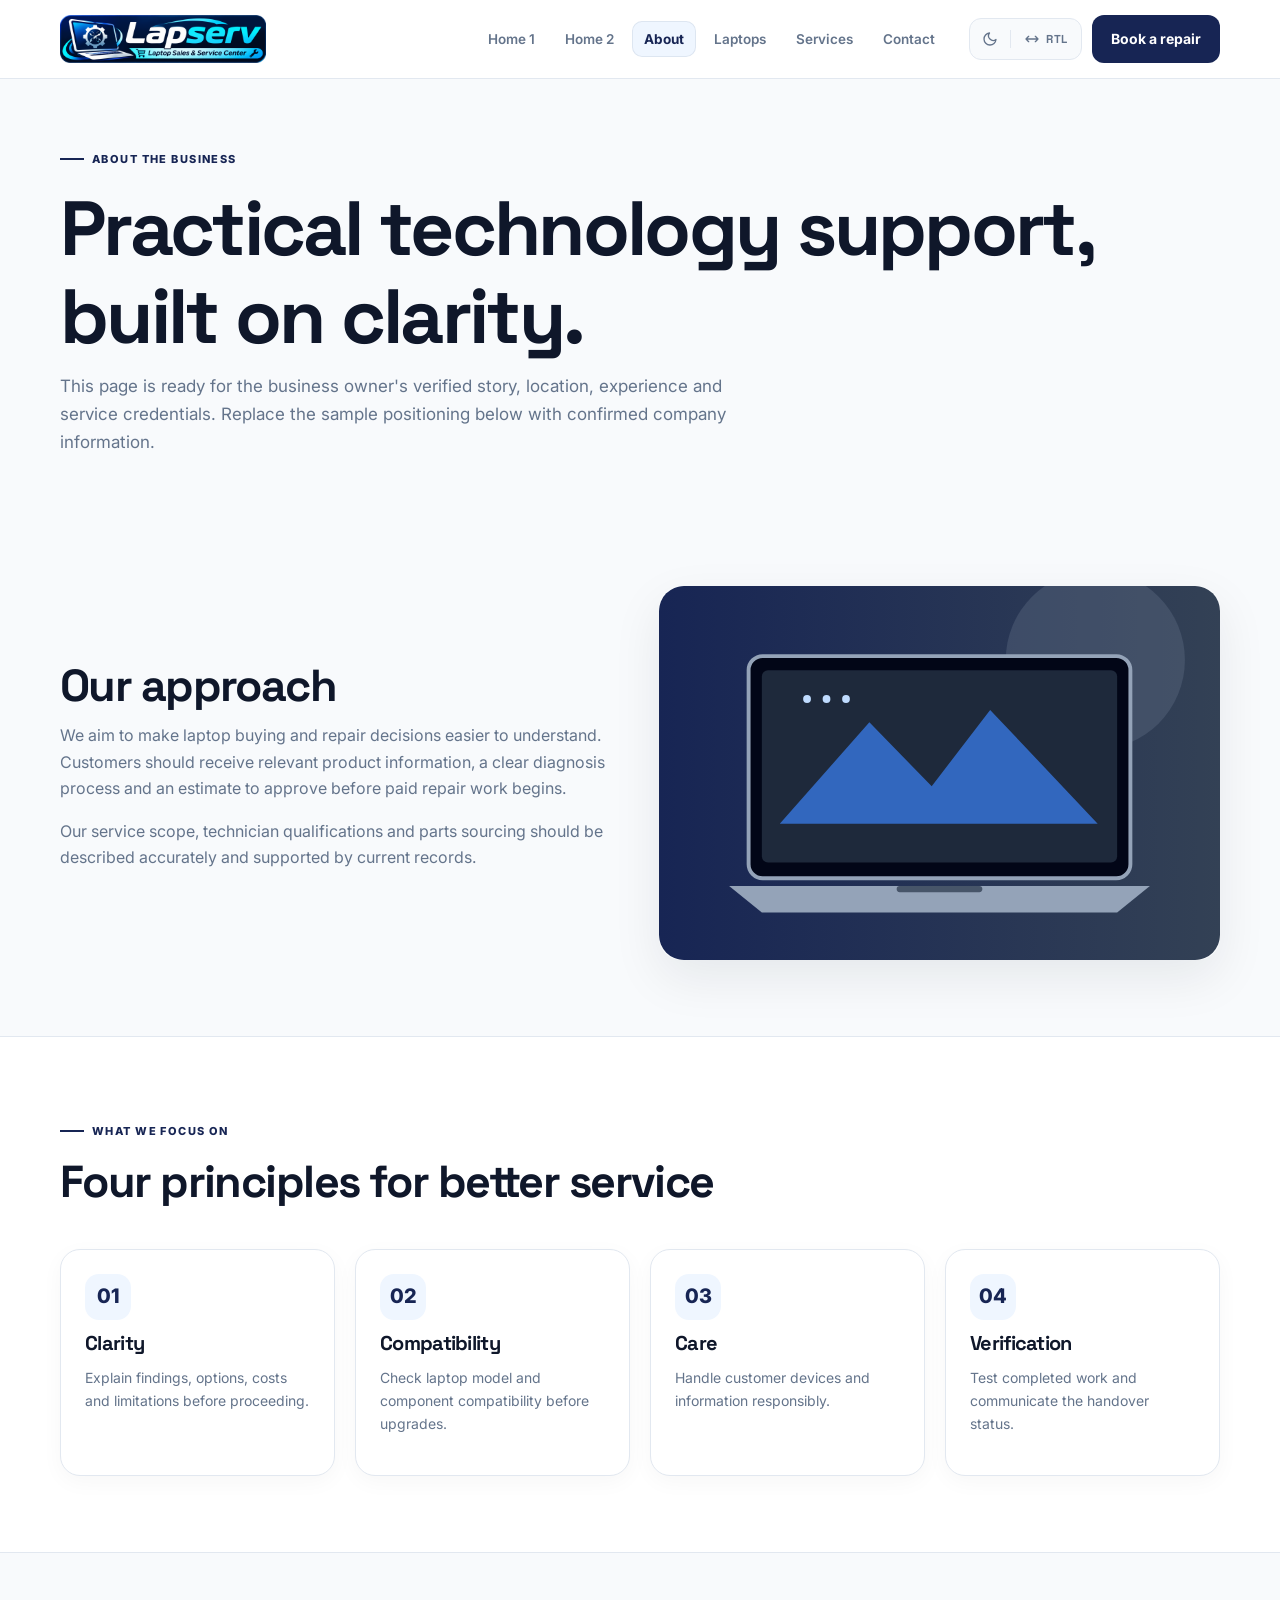
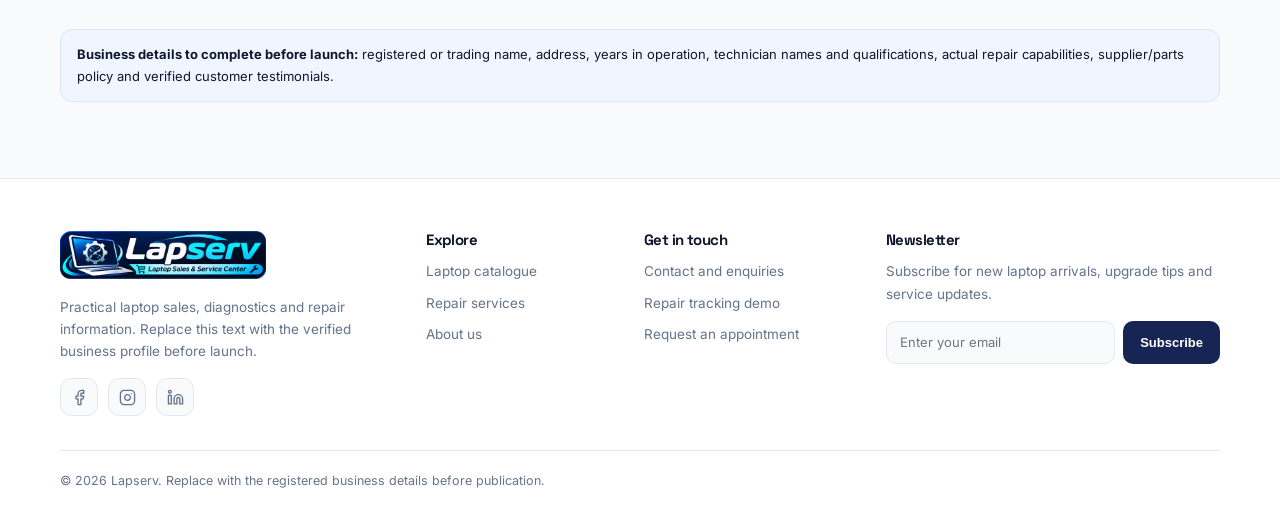
==== about.html @ c87dc72c "firstcommit" ====
<!doctype html>
<html lang="en" dir="ltr" data-theme="light"><head><meta charset="utf-8"><meta name="viewport" content="width=device-width,initial-scale=1">
<title>About Us | Lapserv</title><meta name="description" content="Learn about Lapserv, its laptop sales and repair expertise, and service approach.">
<link rel="icon" href="assets/images/favicon.png" type="image/png"><link rel="shortcut icon" href="favicon.ico" type="image/x-icon"><link rel="apple-touch-icon" href="assets/images/favicon.png"><link rel="stylesheet" href="assets/css/style.css"></head><body>

<header class="site-header"><div class="container nav">
<a class="brand" href="index.html" aria-label="Lapserv Home"><img src="assets/images/logo.png" alt="Lapserv"></a>
<button class="menu-btn" aria-label="Open navigation">☰</button>
<nav class="nav-links" aria-label="Main navigation">
<a href="index.html">Home 1</a><a href="home-2.html">Home 2</a><a class="active" aria-current="page" href="about.html">About</a><a href="laptops.html">Laptops</a><a href="services.html">Services</a><a href="contact.html">Contact</a>
</nav>
<div class="nav-actions"><div class="nav-toggles" role="group" aria-label="Display preferences"><button class="icon-btn" type="button" data-theme-toggle aria-label="Toggle light and dark mode"><svg viewBox="0 0 24 24" aria-hidden="true"><path d="M21 12.79A9 9 0 1 1 11.21 3 7 7 0 0 0 21 12.79z"/></svg></button><span class="toggle-divider" aria-hidden="true"></span><button class="icon-btn" type="button" data-dir-toggle aria-label="Toggle text direction"><svg viewBox="0 0 24 24" aria-hidden="true"><path d="M7 16l-4-4 4-4M17 8l4 4-4 4M3 12h18"/></svg><span data-dir-label>RTL</span></button></div><a class="btn btn-primary" href="contact.html">Book a repair</a></div>
</div></header>

<main>
<section class="page-hero"><div class="container"><span class="eyebrow">About the business</span><h1>Practical technology support, built on clarity.</h1><p>This page is ready for the business owner's verified story, location, experience and service credentials. Replace the sample positioning below with confirmed company information.</p></div></section>
<section class="section"><div class="container split"><div><h2>Our approach</h2><p>We aim to make laptop buying and repair decisions easier to understand. Customers should receive relevant product information, a clear diagnosis process and an estimate to approve before paid repair work begins.</p><p>Our service scope, technician qualifications and parts sourcing should be described accurately and supported by current records.</p></div><img src="assets/images/workstation-art.svg" alt="Modern computer workstation"></div></section>
<section class="section alt"><div class="container"><div class="section-head"><div><span class="eyebrow">What we focus on</span><h2>Four principles for better service</h2></div></div><div class="grid grid-4"><div class="card"><div class="card-icon">01</div><h3>Clarity</h3><p>Explain findings, options, costs and limitations before proceeding.</p></div><div class="card"><div class="card-icon">02</div><h3>Compatibility</h3><p>Check laptop model and component compatibility before upgrades.</p></div><div class="card"><div class="card-icon">03</div><h3>Care</h3><p>Handle customer devices and information responsibly.</p></div><div class="card"><div class="card-icon">04</div><h3>Verification</h3><p>Test completed work and communicate the handover status.</p></div></div></div></section>
<section class="section"><div class="container"><div class="notice"><strong>Business details to complete before launch:</strong> registered or trading name, address, years in operation, technician names and qualifications, actual repair capabilities, supplier/parts policy and verified customer testimonials.</div></div></section>
</main>

<footer class="footer"><div class="container">
<div class="footer-grid">
<div><a class="brand" href="index.html" aria-label="Lapserv Home"><img src="assets/images/logo.png" alt="Lapserv"></a><p>Practical laptop sales, diagnostics and repair information. Replace this text with the verified business profile before launch.</p><div class="social-links" aria-label="Social media"><a class="social-btn" href="#facebook" aria-label="Lapserv on Facebook"><svg viewBox="0 0 24 24" aria-hidden="true"><path d="M18 2h-3a5 5 0 0 0-5 5v3H7v4h3v8h4v-8h3l1-4h-4V7a1 1 0 0 1 1-1h3z"/></svg></a><a class="social-btn" href="#instagram" aria-label="Lapserv on Instagram"><svg viewBox="0 0 24 24" aria-hidden="true"><rect x="2" y="2" width="20" height="20" rx="5" ry="5"/><path d="M16 11.37A4 4 0 1 1 12.63 8 4 4 0 0 1 16 11.37z"/><line x1="17.5" y1="6.5" x2="17.51" y2="6.5"/></svg></a><a class="social-btn" href="#linkedin" aria-label="Lapserv on LinkedIn"><svg viewBox="0 0 24 24" aria-hidden="true"><path d="M16 8a6 6 0 0 1 6 6v7h-4v-7a2 2 0 0 0-2-2 2 2 0 0 0-2 2v7h-4v-7a6 6 0 0 1 6-6z"/><rect x="2" y="9" width="4" height="12"/><circle cx="4" cy="4" r="2"/></svg></a></div></div>
<div><h3>Explore</h3><div class="footer-links"><a href="laptops.html">Laptop catalogue</a><a href="services.html">Repair services</a><a href="about.html">About us</a></div></div>
<div><h3>Get in touch</h3><div class="footer-links"><a href="contact.html">Contact and enquiries</a><a href="services.html#tracking">Repair tracking demo</a><a href="contact.html#booking">Request an appointment</a></div></div>
<div><h3>Newsletter</h3><p>Subscribe for new laptop arrivals, upgrade tips and service updates.</p><form class="newsletter-form" data-newsletter-form><input class="field" type="email" name="email" required placeholder="Enter your email" aria-label="Email address"><button class="btn btn-primary" type="submit">Subscribe</button></form><div class="newsletter-msg hidden" aria-live="polite"></div></div>
</div><div class="copyright">© <span data-year></span> Lapserv. Replace with the registered business details before publication.</div>
</div></footer>
<script src="assets/js/main.js"></script>

</body></html>
---- assets/css/style.css ----
@import url('https://fonts.googleapis.com/css2?family=Inter:wght@400;500;600;700&family=Space+Grotesk:wght@500;600;700&display=swap');
:root{--primary:#172554;--primary-hover:#1e40af;--secondary:#64748b;--bg:#f8fafc;--surface:#ffffff;--text:#0f172a;--muted:#64748b;--border:#e2e8f0;--soft:#eff6ff;--shadow:0 18px 50px rgba(15,23,42,.08);--radius:20px}
[data-theme="dark"]{--primary:#2563eb;--primary-hover:#3b82f6;--bg:#0b0f17;--surface:#111827;--text:#f1f5f9;--muted:#94a3b8;--border:#1f2937;--soft:#1e293b;--shadow:0 18px 50px rgba(0,0,0,.35)}
*{box-sizing:border-box}
html{scroll-behavior:smooth}
body{margin:0;background:var(--bg);color:var(--text);font-family:Inter,Arial,sans-serif;line-height:1.65;transition:background-color .2s ease,color .2s ease}
h1,h2,h3,h4{font-family:"Space Grotesk",Inter,sans-serif;line-height:1.15;letter-spacing:-.035em;margin:0 0 .7rem}
h1{font-size:clamp(2.5rem,6vw,4.8rem)}
h2{font-size:clamp(1.8rem,4vw,2.8rem)}
h3{font-size:1.25rem}
p{color:var(--muted);margin:.4rem 0 1rem}
a{color:inherit;text-decoration:none}
img{max-width:100%;display:block}
.container{width:min(1160px,calc(100% - 40px));margin:auto}

/* Header & Navigation */
.site-header{position:sticky;top:0;z-index:20;background:color-mix(in srgb,var(--surface) 94%,transparent);backdrop-filter:blur(16px);border-bottom:1px solid var(--border);transition:background-color .2s ease,border-color .2s ease}
.nav{min-height:78px;display:flex;align-items:center;gap:22px}
.brand{display:inline-flex;align-items:center;flex-shrink:0}
.brand img{width:206px;height:48px;object-fit:contain;display:block}
.nav-links{display:flex;align-items:center;gap:6px;margin-inline-start:auto}
.nav-links a{font-size:13.5px;font-weight:600;color:var(--muted);padding:7px 12px;border-radius:10px;position:relative;transition:all .18s ease}
.nav-links a:hover{color:var(--primary);background:var(--bg)}
.nav-links a.active{color:var(--primary);background:var(--soft);font-weight:700;box-shadow:inset 0 0 0 1px rgba(23,37,84,.08)}
[data-theme="dark"] .nav-links a:hover{color:#e2e8f0;background:rgba(255,255,255,.05)}
[data-theme="dark"] .nav-links a.active{color:#93c5fd;background:rgba(37,99,235,.2);box-shadow:inset 0 0 0 1px rgba(147,197,253,.22)}
.nav-actions{display:flex;gap:10px;align-items:center;flex-shrink:0}

/* Theme & RTL Header Controls */
.nav-toggles{display:inline-flex;align-items:center;gap:3px;padding:3px;border-radius:12px;background:var(--bg);border:1px solid var(--border)}
.toggle-divider{width:1px;height:18px;background:var(--border);flex-shrink:0}
.icon-btn{border:none;background:transparent;color:var(--muted);height:34px;padding:0 10px;border-radius:9px;cursor:pointer;display:inline-flex;align-items:center;justify-content:center;gap:6px;font-family:"Space Grotesk",Inter,sans-serif;font-size:11.5px;font-weight:700;letter-spacing:.05em;transition:all .18s ease;direction:ltr}
.icon-btn[data-theme-toggle]{width:34px;padding:0}
.icon-btn svg{width:16px;height:16px;fill:none;stroke:currentColor;stroke-width:2;stroke-linecap:round;stroke-linejoin:round;flex-shrink:0}
.icon-btn:hover{background:var(--surface);color:var(--primary);box-shadow:0 2px 6px rgba(15,23,42,.08)}
[data-theme="dark"] .icon-btn:hover{color:#93c5fd;box-shadow:0 2px 8px rgba(0,0,0,.35)}
.icon-btn.is-active{background:var(--soft);color:var(--primary)}
[data-theme="dark"] .icon-btn.is-active{background:#1d4ed8;color:#fff}

.menu-btn{border:1px solid var(--border);background:var(--bg);color:var(--text);width:40px;height:40px;border-radius:12px;cursor:pointer;font-size:18px;display:none;align-items:center;justify-content:center;transition:all .18s ease}
.menu-btn:hover{background:var(--soft);color:var(--primary)}

/* Buttons */
.btn{display:inline-flex;align-items:center;justify-content:center;gap:8px;padding:11px 18px;border-radius:12px;font-weight:700;font-size:14px;border:1px solid transparent;cursor:pointer;transition:all .2s ease}
.btn-primary{background:var(--primary);color:#fff}
.btn-primary:hover{background:var(--primary-hover);transform:translateY(-1px)}
.btn-secondary{border-color:var(--border);background:var(--surface);color:var(--text)}
.btn-secondary:hover{border-color:var(--secondary)}

/* Sections & Components */
.eyebrow{display:inline-flex;align-items:center;gap:8px;color:var(--primary);font-weight:800;text-transform:uppercase;letter-spacing:.13em;font-size:11px;margin-bottom:16px}
[data-theme="dark"] .eyebrow{color:#93c5fd}
.eyebrow:before{content:"";width:24px;height:2px;background:currentColor}
.hero{padding:78px 0 68px}
.hero-grid{display:grid;grid-template-columns:1.05fr .95fr;gap:54px;align-items:center}
.hero-copy p{font-size:18px;max-width:590px;margin:20px 0 28px}
.hero-art{border-radius:28px;overflow:hidden;box-shadow:var(--shadow);background:#e2e8f0}
.hero-art img{width:100%;height:100%;object-fit:cover}
.actions{display:flex;gap:12px;flex-wrap:wrap}
.trust-row{display:flex;gap:24px;flex-wrap:wrap;margin-top:32px;color:var(--muted);font-size:12px;font-weight:600}
.trust-row span:before{content:"✓";color:#16a34a;font-weight:900;margin-inline-end:7px}
.section{padding:76px 0}
.section.alt{background:var(--surface);border-block:1px solid var(--border)}
.section-head{display:flex;justify-content:space-between;gap:24px;align-items:end;margin-bottom:30px}
.section-head p{max-width:560px;margin:0}
.grid{display:grid;gap:20px}
.grid-2{grid-template-columns:repeat(2,1fr)}
.grid-3{grid-template-columns:repeat(3,1fr)}
.grid-4{grid-template-columns:repeat(4,1fr)}
.card{background:var(--surface);border:1px solid var(--border);border-radius:var(--radius);padding:24px;box-shadow:0 6px 22px rgba(15,23,42,.035)}
.card h3{margin-top:12px}
.card p{font-size:14px}
.card-icon{width:46px;height:46px;border-radius:14px;background:var(--soft);display:grid;place-items:center;color:var(--primary);font-size:20px;font-weight:800}
[data-theme="dark"] .card-icon{color:#93c5fd}
.product-card{padding:0;overflow:hidden}
.product-card img{width:100%;height:190px;object-fit:cover;background:#e2e8f0}
.product-card .card-body{padding:20px}
.tag{display:inline-block;padding:5px 9px;border-radius:999px;background:var(--soft);color:var(--primary);font-size:11px;font-weight:800}
[data-theme="dark"] .tag{color:#93c5fd}
.specs{display:flex;gap:8px;flex-wrap:wrap;margin:12px 0}
.specs span{font-size:11px;color:var(--muted);border:1px solid var(--border);border-radius:7px;padding:4px 7px}
.filters{display:flex;gap:10px;flex-wrap:wrap;margin:22px 0}
.field,select,textarea{width:100%;padding:13px 14px;border:1px solid var(--border);border-radius:11px;background:var(--surface);color:var(--text);font:inherit;outline:none}
.field:focus,select:focus,textarea:focus{border-color:#64748b;box-shadow:0 0 0 3px rgba(100,116,139,.15)}
.filters .field,.filters select{width:auto;min-width:190px}
.form-grid{display:grid;grid-template-columns:repeat(2,1fr);gap:16px}
.form-field{display:grid;gap:7px}
.form-field label{font-size:13px;font-weight:700}
.form-field.full{grid-column:1/-1}
textarea{min-height:120px;resize:vertical}
.notice{padding:14px 16px;border-radius:12px;background:var(--soft);color:var(--text);font-size:13px;border:1px solid var(--border)}
.steps{counter-reset:step}
.step{position:relative;padding-inline-start:58px;min-height:54px;margin:18px 0}
.step:before{counter-increment:step;content:counter(step);position:absolute;inset-inline-start:0;top:0;width:38px;height:38px;display:grid;place-items:center;border-radius:12px;background:var(--primary);color:#fff;font-weight:800}
.faq details{padding:18px 0;border-bottom:1px solid var(--border)}
.faq summary{font-weight:700;cursor:pointer}
.faq details p{margin:12px 0 0}
.page-hero{padding:62px 0 38px}
.page-hero p{max-width:700px;font-size:17px}
.split{display:grid;grid-template-columns:1fr 1fr;gap:38px;align-items:center}
.split img{border-radius:22px;box-shadow:var(--shadow)}
.stat{font:700 30px "Space Grotesk";color:var(--primary)}
[data-theme="dark"] .stat{color:#93c5fd}

/* Footer (matches header surface in light & dark themes) */
.footer{padding:52px 0 28px;background:var(--surface);color:var(--text);border-top:1px solid var(--border);transition:background-color .2s ease,border-color .2s ease}
.footer .brand{margin-bottom:10px}
.footer-grid{display:grid;grid-template-columns:1.35fr .75fr .85fr 1.35fr;gap:32px;align-items:start}
.footer p,.footer a{color:var(--muted);font-size:13.5px}
.footer h3{font-size:15px;color:var(--text);margin-bottom:12px}
.footer-links{display:grid;gap:9px}
.footer-links a{transition:color .2s ease}
.footer-links a:hover{color:var(--primary)}
[data-theme="dark"] .footer-links a:hover{color:#93c5fd}

/* Footer Social Icons */
.social-links{display:flex;align-items:center;gap:10px;margin-top:16px}
.social-btn{width:38px;height:38px;border-radius:11px;border:1px solid var(--border);background:var(--bg);color:var(--muted);display:inline-flex;align-items:center;justify-content:center;transition:all .2s ease}
.social-btn svg{width:17px;height:17px;fill:none;stroke:currentColor;stroke-width:1.9;stroke-linecap:round;stroke-linejoin:round}
.social-btn:hover{background:var(--primary);border-color:var(--primary);color:#fff;transform:translateY(-2px);box-shadow:0 6px 16px rgba(23,37,84,.16)}
[data-theme="dark"] .social-btn:hover{background:var(--primary);border-color:var(--primary);color:#fff}

/* Footer Newsletter */
.newsletter-form{display:flex;gap:8px;margin-top:12px}
.newsletter-form .field{padding:10px 13px;font-size:13px;border-radius:10px;background:var(--bg)}
.newsletter-form .btn{padding:10px 16px;font-size:13px;border-radius:10px;white-space:nowrap;flex-shrink:0}
.newsletter-msg{margin-top:10px;padding:9px 12px;border-radius:9px;background:#dcfce7;color:#166534;font-size:12px;font-weight:600}
[data-theme="dark"] .newsletter-msg{background:rgba(22,163,74,.18);color:#86efac}

.copyright{border-top:1px solid var(--border);margin-top:34px;padding-top:20px;color:var(--muted);font-size:12.5px}
.status{display:inline-block;padding:6px 10px;border-radius:8px;background:#dcfce7;color:#166534;font-size:12px;font-weight:800}
.muted-small{font-size:12px;color:var(--muted)}
.hidden{display:none!important}
.toast{margin-top:14px;padding:12px 14px;border-radius:10px;background:#dcfce7;color:#166534;font-size:13px;font-weight:600}
.rtl{direction:rtl}

/* Responsive Breakpoints */
@media(max-width:960px){
  .nav{gap:10px}
  .brand img{width:171px;height:40px}
  .nav-links{gap:3px}
  .nav-links a{font-size:12.5px;padding:6px 8px}
  .hero-grid{gap:28px}
  .grid-4{grid-template-columns:repeat(2,1fr)}
  .footer-grid{grid-template-columns:1fr 1fr;gap:28px}
}
@media(max-width:760px){
  .nav{min-height:68px}
  .site-header .brand{margin-inline-end:auto}
  .menu-btn{display:inline-flex;order:3}
  .nav-links{display:none;position:absolute;left:20px;right:20px;top:68px;padding:18px;background:var(--surface);border:1px solid var(--border);border-radius:16px;box-shadow:var(--shadow);flex-direction:column;align-items:stretch}
  .nav-links.open{display:flex}
  .nav-links a{padding:9px 10px;border-radius:8px}
  .nav-links a:hover{background:var(--soft)}
  .nav-actions .btn{display:none}
  .hero{padding:48px 0}
  .hero-grid,.split{grid-template-columns:1fr}
  .hero-art{order:-1}
  .section{padding:54px 0}
  .section-head{display:block}
  .section-head p{margin-top:10px}
  .grid-3,.grid-2{grid-template-columns:1fr}
  .form-grid{grid-template-columns:1fr}
  .form-field.full{grid-column:auto}
  .filters .field,.filters select{width:100%}
}
@media(max-width:480px){
  .container{width:min(100% - 28px,1160px)}
  .grid-4,.footer-grid{grid-template-columns:1fr}
  .brand img{width:154px;height:36px}
  .menu-btn{width:36px;height:36px}
  .newsletter-form{flex-direction:column}
  .hero-copy p{font-size:16px}
}
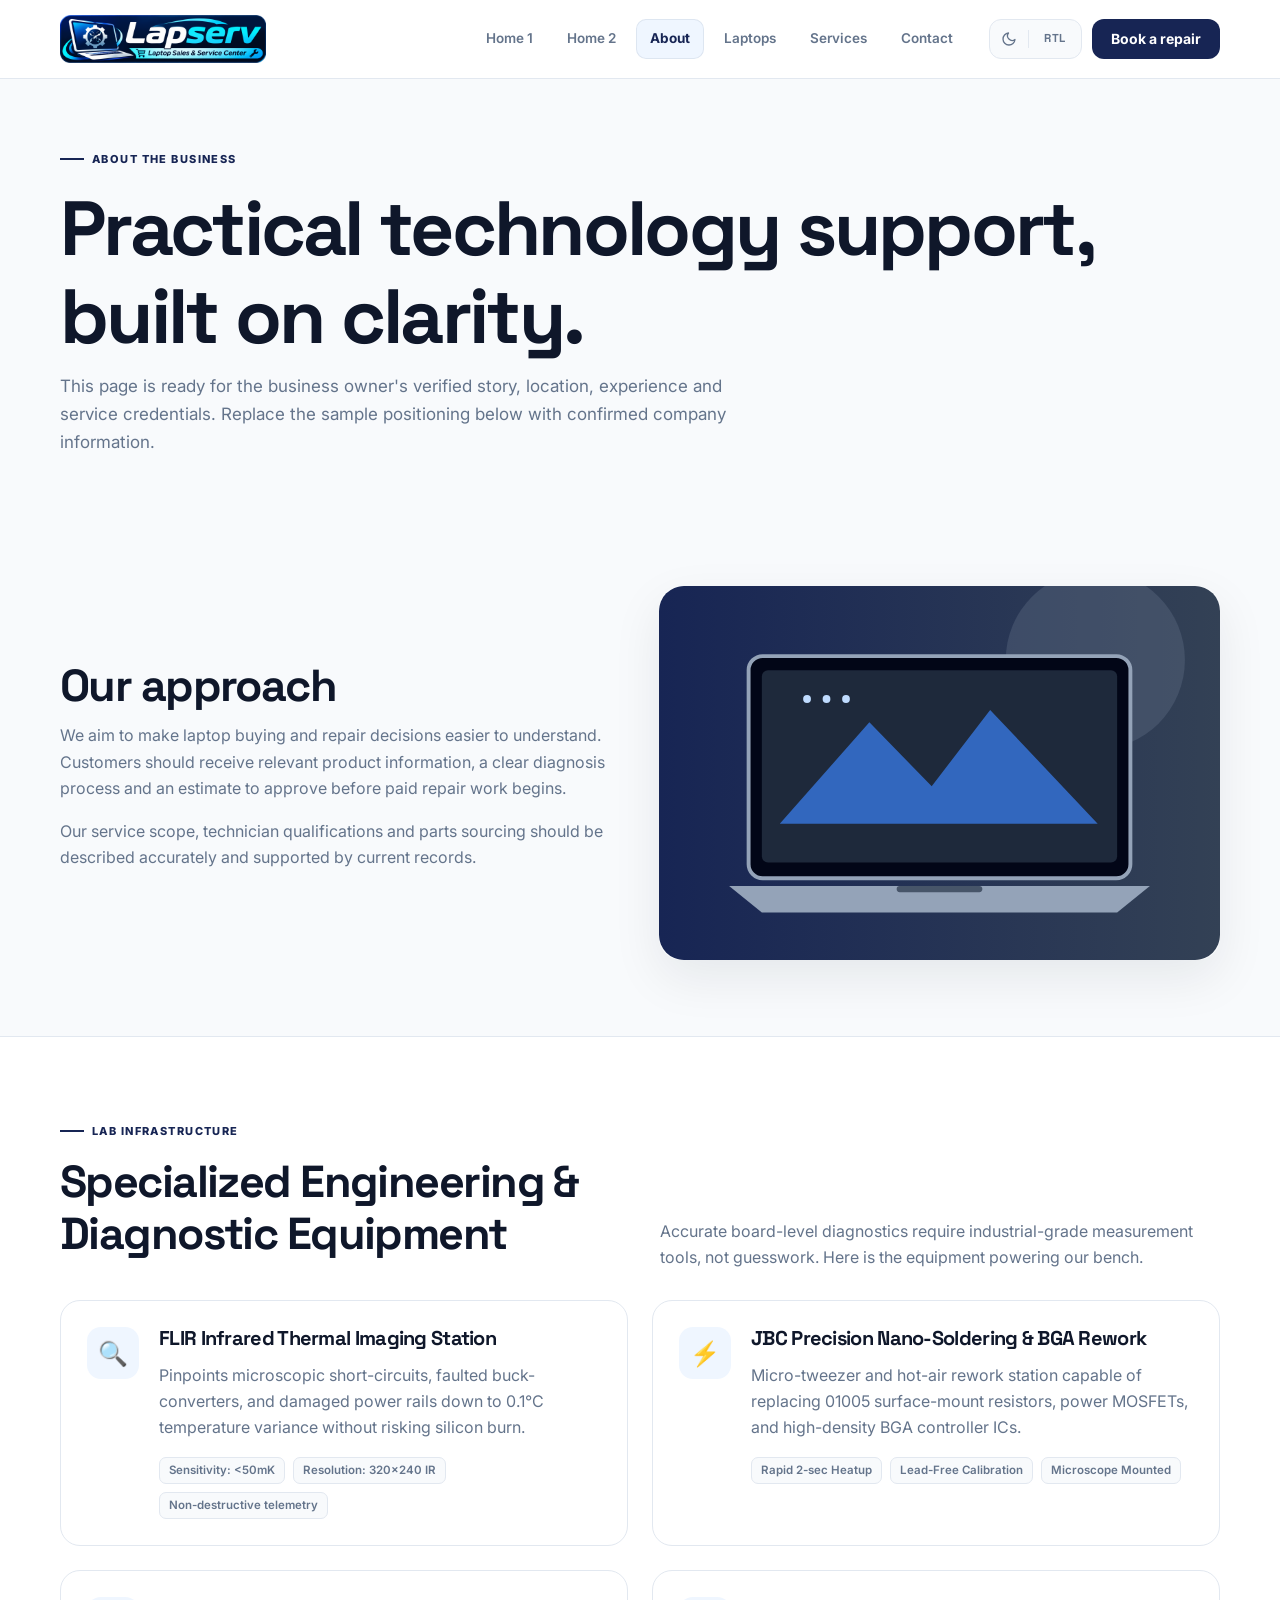
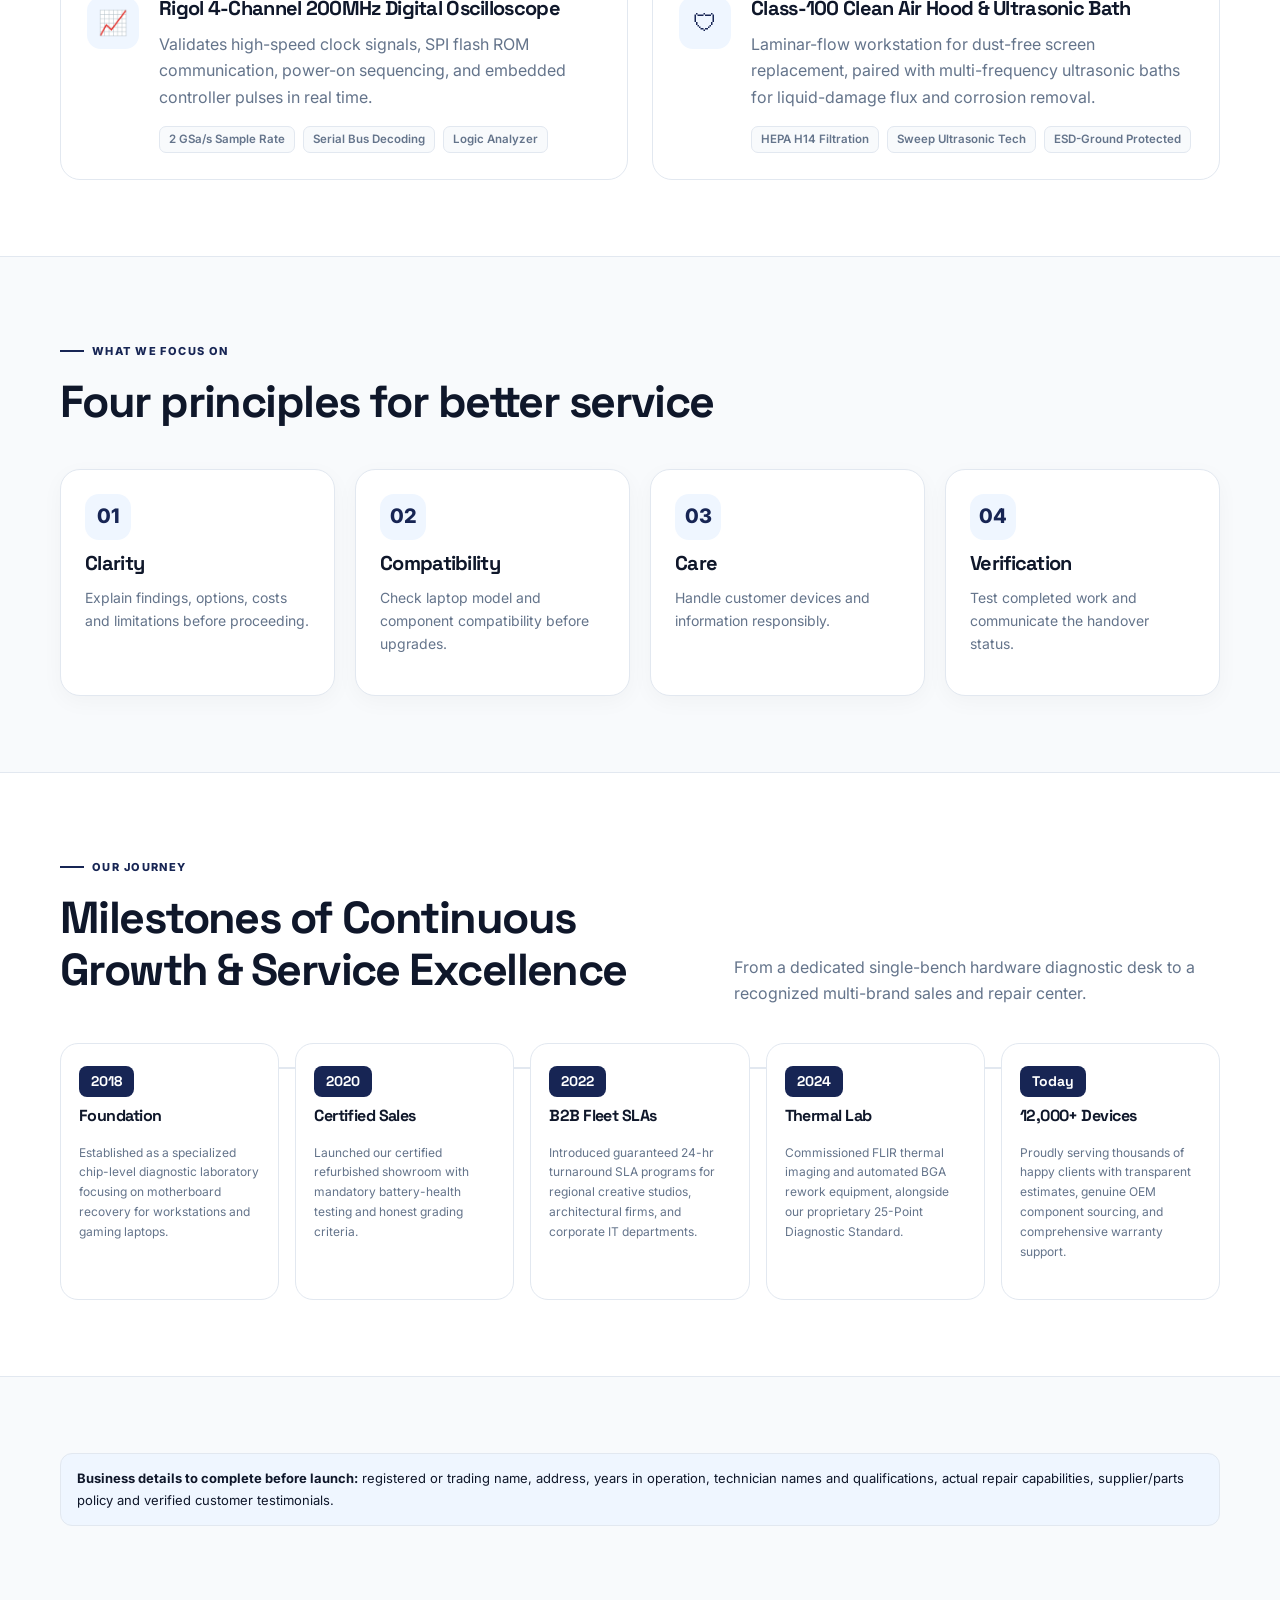
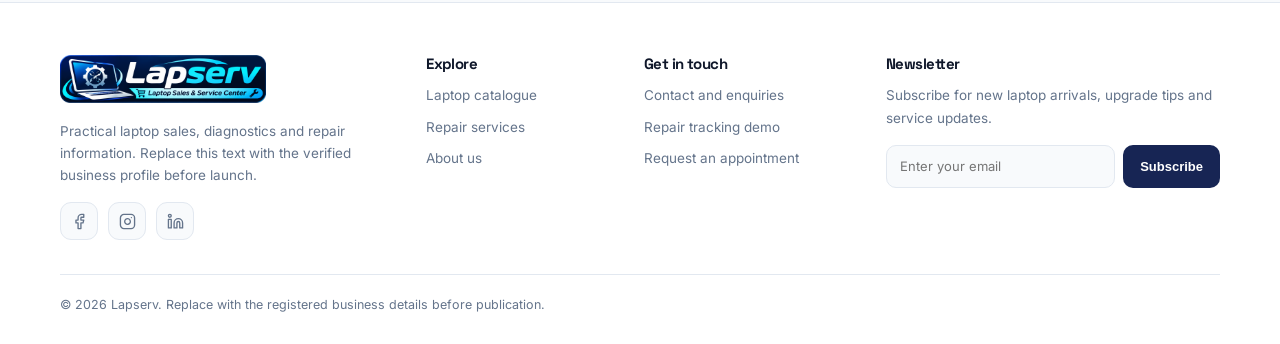
==== commit de53e276: "secondcommit" ====
--- a/about.html
+++ b/about.html
@@ -9,13 +9,88 @@
 <nav class="nav-links" aria-label="Main navigation">
 <a href="index.html">Home 1</a><a href="home-2.html">Home 2</a><a class="active" aria-current="page" href="about.html">About</a><a href="laptops.html">Laptops</a><a href="services.html">Services</a><a href="contact.html">Contact</a>
 </nav>
-<div class="nav-actions"><div class="nav-toggles" role="group" aria-label="Display preferences"><button class="icon-btn" type="button" data-theme-toggle aria-label="Toggle light and dark mode"><svg viewBox="0 0 24 24" aria-hidden="true"><path d="M21 12.79A9 9 0 1 1 11.21 3 7 7 0 0 0 21 12.79z"/></svg></button><span class="toggle-divider" aria-hidden="true"></span><button class="icon-btn" type="button" data-dir-toggle aria-label="Toggle text direction"><svg viewBox="0 0 24 24" aria-hidden="true"><path d="M7 16l-4-4 4-4M17 8l4 4-4 4M3 12h18"/></svg><span data-dir-label>RTL</span></button></div><a class="btn btn-primary" href="contact.html">Book a repair</a></div>
+<div class="nav-actions"><div class="nav-toggles" role="group" aria-label="Display preferences"><button class="icon-btn" type="button" data-theme-toggle aria-label="Toggle light and dark mode"><svg viewBox="0 0 24 24" aria-hidden="true"><path d="M21 12.79A9 9 0 1 1 11.21 3 7 7 0 0 0 21 12.79z"/></svg></button><span class="toggle-divider" aria-hidden="true"></span><button class="icon-btn" type="button" data-dir-toggle aria-label="Toggle text direction"><span data-dir-label>RTL</span></button></div><a class="btn btn-primary" href="contact.html">Book a repair</a></div>
 </div></header>
 
 <main>
 <section class="page-hero"><div class="container"><span class="eyebrow">About the business</span><h1>Practical technology support, built on clarity.</h1><p>This page is ready for the business owner's verified story, location, experience and service credentials. Replace the sample positioning below with confirmed company information.</p></div></section>
 <section class="section"><div class="container split"><div><h2>Our approach</h2><p>We aim to make laptop buying and repair decisions easier to understand. Customers should receive relevant product information, a clear diagnosis process and an estimate to approve before paid repair work begins.</p><p>Our service scope, technician qualifications and parts sourcing should be described accurately and supported by current records.</p></div><img src="assets/images/workstation-art.svg" alt="Modern computer workstation"></div></section>
-<section class="section alt"><div class="container"><div class="section-head"><div><span class="eyebrow">What we focus on</span><h2>Four principles for better service</h2></div></div><div class="grid grid-4"><div class="card"><div class="card-icon">01</div><h3>Clarity</h3><p>Explain findings, options, costs and limitations before proceeding.</p></div><div class="card"><div class="card-icon">02</div><h3>Compatibility</h3><p>Check laptop model and component compatibility before upgrades.</p></div><div class="card"><div class="card-icon">03</div><h3>Care</h3><p>Handle customer devices and information responsibly.</p></div><div class="card"><div class="card-icon">04</div><h3>Verification</h3><p>Test completed work and communicate the handover status.</p></div></div></div></section>
+
+<!-- NEW SECTION 1: Inside Our Engineering Lab & Diagnostic Equipment -->
+<section class="section alt" id="lab-equipment"><div class="container">
+<div class="section-head"><div><span class="eyebrow">Lab infrastructure</span><h2>Specialized Engineering & Diagnostic Equipment</h2></div><p>Accurate board-level diagnostics require industrial-grade measurement tools, not guesswork. Here is the equipment powering our bench.</p></div>
+<div class="lab-gear-grid">
+<div class="lab-gear-card">
+<div class="lab-gear-icon">🔍</div>
+<div>
+<h3>FLIR Infrared Thermal Imaging Station</h3>
+<p>Pinpoints microscopic short-circuits, faulted buck-converters, and damaged power rails down to 0.1°C temperature variance without risking silicon burn.</p>
+<div class="lab-gear-specs"><span>Sensitivity: &lt;50mK</span><span>Resolution: 320x240 IR</span><span>Non-destructive telemetry</span></div>
+</div>
+</div>
+
+<div class="lab-gear-card">
+<div class="lab-gear-icon">⚡</div>
+<div>
+<h3>JBC Precision Nano-Soldering & BGA Rework</h3>
+<p>Micro-tweezer and hot-air rework station capable of replacing 01005 surface-mount resistors, power MOSFETs, and high-density BGA controller ICs.</p>
+<div class="lab-gear-specs"><span>Rapid 2-sec Heatup</span><span>Lead-Free Calibration</span><span>Microscope Mounted</span></div>
+</div>
+</div>
+
+<div class="lab-gear-card">
+<div class="lab-gear-icon">📈</div>
+<div>
+<h3>Rigol 4-Channel 200MHz Digital Oscilloscope</h3>
+<p>Validates high-speed clock signals, SPI flash ROM communication, power-on sequencing, and embedded controller pulses in real time.</p>
+<div class="lab-gear-specs"><span>2 GSa/s Sample Rate</span><span>Serial Bus Decoding</span><span>Logic Analyzer</span></div>
+</div>
+</div>
+
+<div class="lab-gear-card">
+<div class="lab-gear-icon">🛡</div>
+<div>
+<h3>Class-100 Clean Air Hood & Ultrasonic Bath</h3>
+<p>Laminar-flow workstation for dust-free screen replacement, paired with multi-frequency ultrasonic baths for liquid-damage flux and corrosion removal.</p>
+<div class="lab-gear-specs"><span>HEPA H14 Filtration</span><span>Sweep Ultrasonic Tech</span><span>ESD-Ground Protected</span></div>
+</div>
+</div>
+</div>
+</div></section>
+
+<section class="section"><div class="container"><div class="section-head"><div><span class="eyebrow">What we focus on</span><h2>Four principles for better service</h2></div></div><div class="grid grid-4"><div class="card"><div class="card-icon">01</div><h3>Clarity</h3><p>Explain findings, options, costs and limitations before proceeding.</p></div><div class="card"><div class="card-icon">02</div><h3>Compatibility</h3><p>Check laptop model and component compatibility before upgrades.</p></div><div class="card"><div class="card-icon">03</div><h3>Care</h3><p>Handle customer devices and information responsibly.</p></div><div class="card"><div class="card-icon">04</div><h3>Verification</h3><p>Test completed work and communicate the handover status.</p></div></div></div></section>
+
+<!-- NEW SECTION 2: Milestones & Evolution Timeline -->
+<section class="section alt" id="company-timeline"><div class="container">
+<div class="section-head"><div><span class="eyebrow">Our journey</span><h2>Milestones of Continuous Growth & Service Excellence</h2></div><p>From a dedicated single-bench hardware diagnostic desk to a recognized multi-brand sales and repair center.</p></div>
+<div class="timeline-track">
+<div class="timeline-node">
+<div class="timeline-node-header"><span class="timeline-year">2018</span></div>
+<h4>Foundation</h4>
+<p class="muted-small">Established as a specialized chip-level diagnostic laboratory focusing on motherboard recovery for workstations and gaming laptops.</p>
+</div>
+<div class="timeline-node">
+<div class="timeline-node-header"><span class="timeline-year">2020</span></div>
+<h4>Certified Sales</h4>
+<p class="muted-small">Launched our certified refurbished showroom with mandatory battery-health testing and honest grading criteria.</p>
+</div>
+<div class="timeline-node">
+<div class="timeline-node-header"><span class="timeline-year">2022</span></div>
+<h4>B2B Fleet SLAs</h4>
+<p class="muted-small">Introduced guaranteed 24-hr turnaround SLA programs for regional creative studios, architectural firms, and corporate IT departments.</p>
+</div>
+<div class="timeline-node">
+<div class="timeline-node-header"><span class="timeline-year">2024</span></div>
+<h4>Thermal Lab</h4>
+<p class="muted-small">Commissioned FLIR thermal imaging and automated BGA rework equipment, alongside our proprietary 25-Point Diagnostic Standard.</p>
+</div>
+<div class="timeline-node">
+<div class="timeline-node-header"><span class="timeline-year">Today</span></div>
+<h4>12,000+ Devices</h4>
+<p class="muted-small">Proudly serving thousands of happy clients with transparent estimates, genuine OEM component sourcing, and comprehensive warranty support.</p>
+</div>
+</div>
+</div></section>
 <section class="section"><div class="container"><div class="notice"><strong>Business details to complete before launch:</strong> registered or trading name, address, years in operation, technician names and qualifications, actual repair capabilities, supplier/parts policy and verified customer testimonials.</div></div></section>
 </main>
 
--- a/assets/css/style.css
+++ b/assets/css/style.css
@@ -19,29 +19,30 @@
 .brand{display:inline-flex;align-items:center;flex-shrink:0}
 .brand img{width:206px;height:48px;object-fit:contain;display:block}
 .nav-links{display:flex;align-items:center;gap:6px;margin-inline-start:auto}
-.nav-links a{font-size:13.5px;font-weight:600;color:var(--muted);padding:7px 12px;border-radius:10px;position:relative;transition:all .18s ease}
+.nav-links a{height:40px;display:inline-flex;align-items:center;justify-content:center;font-size:13.5px;font-weight:600;color:var(--muted);padding:0 14px;border-radius:10px;position:relative;transition:all .18s ease;box-sizing:border-box;line-height:1}
 .nav-links a:hover{color:var(--primary);background:var(--bg)}
 .nav-links a.active{color:var(--primary);background:var(--soft);font-weight:700;box-shadow:inset 0 0 0 1px rgba(23,37,84,.08)}
 [data-theme="dark"] .nav-links a:hover{color:#e2e8f0;background:rgba(255,255,255,.05)}
 [data-theme="dark"] .nav-links a.active{color:#93c5fd;background:rgba(37,99,235,.2);box-shadow:inset 0 0 0 1px rgba(147,197,253,.22)}
 .nav-actions{display:flex;gap:10px;align-items:center;flex-shrink:0}
 
-/* Theme & RTL Header Controls */
-.nav-toggles{display:inline-flex;align-items:center;gap:3px;padding:3px;border-radius:12px;background:var(--bg);border:1px solid var(--border)}
+/* Theme & RTL Header Controls - Exact 40px matching height */
+.nav-toggles{height:40px;display:inline-flex;align-items:center;gap:3px;padding:3px;border-radius:12px;background:var(--bg);border:1px solid var(--border);box-sizing:border-box}
 .toggle-divider{width:1px;height:18px;background:var(--border);flex-shrink:0}
-.icon-btn{border:none;background:transparent;color:var(--muted);height:34px;padding:0 10px;border-radius:9px;cursor:pointer;display:inline-flex;align-items:center;justify-content:center;gap:6px;font-family:"Space Grotesk",Inter,sans-serif;font-size:11.5px;font-weight:700;letter-spacing:.05em;transition:all .18s ease;direction:ltr}
-.icon-btn[data-theme-toggle]{width:34px;padding:0}
+.icon-btn{border:none;background:transparent;color:var(--muted);height:32px;padding:0 12px;border-radius:8px;cursor:pointer;display:inline-flex;align-items:center;justify-content:center;gap:6px;font-family:"Space Grotesk",Inter,sans-serif;font-size:11.5px;font-weight:700;letter-spacing:.05em;transition:all .18s ease;direction:ltr;box-sizing:border-box;line-height:1}
+.icon-btn[data-theme-toggle]{width:32px;height:32px;padding:0}
 .icon-btn svg{width:16px;height:16px;fill:none;stroke:currentColor;stroke-width:2;stroke-linecap:round;stroke-linejoin:round;flex-shrink:0}
 .icon-btn:hover{background:var(--surface);color:var(--primary);box-shadow:0 2px 6px rgba(15,23,42,.08)}
 [data-theme="dark"] .icon-btn:hover{color:#93c5fd;box-shadow:0 2px 8px rgba(0,0,0,.35)}
 .icon-btn.is-active{background:var(--soft);color:var(--primary)}
 [data-theme="dark"] .icon-btn.is-active{background:#1d4ed8;color:#fff}
 
-.menu-btn{border:1px solid var(--border);background:var(--bg);color:var(--text);width:40px;height:40px;border-radius:12px;cursor:pointer;font-size:18px;display:none;align-items:center;justify-content:center;transition:all .18s ease}
+.menu-btn{border:1px solid var(--border);background:var(--bg);color:var(--text);width:40px;height:40px;border-radius:12px;cursor:pointer;font-size:18px;display:none;align-items:center;justify-content:center;transition:all .18s ease;box-sizing:border-box;line-height:1}
 .menu-btn:hover{background:var(--soft);color:var(--primary)}
 
-/* Buttons */
-.btn{display:inline-flex;align-items:center;justify-content:center;gap:8px;padding:11px 18px;border-radius:12px;font-weight:700;font-size:14px;border:1px solid transparent;cursor:pointer;transition:all .2s ease}
+/* Buttons - Matching 40px height in header */
+.btn{display:inline-flex;align-items:center;justify-content:center;gap:8px;padding:11px 18px;border-radius:12px;font-weight:700;font-size:14px;border:1px solid transparent;cursor:pointer;transition:all .2s ease;box-sizing:border-box}
+.nav-actions .btn{height:40px;padding:0 18px;line-height:1}
 .btn-primary{background:var(--primary);color:#fff}
 .btn-primary:hover{background:var(--primary-hover);transform:translateY(-1px)}
 .btn-secondary{border-color:var(--border);background:var(--surface);color:var(--text)}
@@ -134,6 +135,150 @@
 .toast{margin-top:14px;padding:12px 14px;border-radius:10px;background:#dcfce7;color:#166534;font-size:13px;font-weight:600}
 .rtl{direction:rtl}
 
+/* --- HOME 1 UNIQUE SECTIONS --- */
+/* 1. Interactive Diagnostic Estimator */
+.estimator-grid{display:grid;grid-template-columns:1.2fr .8fr;gap:28px;align-items:start}
+.pill-selector-title{font-size:13px;font-weight:700;color:var(--text);margin-bottom:10px;display:flex;align-items:center;gap:8px}
+.pill-group{display:flex;flex-wrap:wrap;gap:10px;margin-bottom:24px}
+.pill-btn{border:1px solid var(--border);background:var(--bg);color:var(--muted);padding:9px 15px;border-radius:11px;font-size:13px;font-weight:600;cursor:pointer;transition:all .2s ease;display:inline-flex;align-items:center;gap:6px}
+.pill-btn:hover{border-color:var(--primary);color:var(--primary);background:var(--soft)}
+.pill-btn.active{border-color:var(--primary);background:var(--soft);color:var(--primary);font-weight:700;box-shadow:0 2px 8px rgba(23,37,84,.08)}
+[data-theme="dark"] .pill-btn.active{border-color:#3b82f6;background:rgba(37,99,235,.2);color:#93c5fd}
+.estimate-receipt-card{background:var(--surface);border:2px solid var(--border);border-radius:22px;padding:28px;box-shadow:var(--shadow);position:sticky;top:96px}
+.estimate-price-banner{background:var(--soft);border-radius:16px;padding:20px;margin:18px 0;text-align:center;border:1px solid var(--border)}
+.estimate-price-display{font-size:2.4rem;font-weight:800;font-family:"Space Grotesk",sans-serif;color:var(--primary);line-height:1}
+[data-theme="dark"] .estimate-price-display{color:#93c5fd}
+.estimate-eta-row{display:flex;justify-content:space-between;align-items:center;padding:10px 0;border-bottom:1px dashed var(--border);font-size:13px}
+.estimate-features-list{list-style:none;padding:0;margin:18px 0 24px;display:grid;gap:10px;font-size:13px;color:var(--muted)}
+.estimate-features-list li{display:flex;align-items:center;gap:8px}
+.estimate-features-list li:before{content:"✓";color:#16a34a;font-weight:800}
+
+/* 2. 25-Point Diagnostic Audit Standard */
+.audit-grid{display:grid;grid-template-columns:repeat(4,1fr);gap:20px}
+.audit-card-v2{background:var(--surface);border:1px solid var(--border);border-radius:18px;padding:22px;position:relative;display:flex;flex-direction:column;justify-content:space-between}
+.audit-header{display:flex;align-items:center;justify-content:space-between;margin-bottom:14px}
+.audit-badge{font-size:11px;font-weight:800;text-transform:uppercase;padding:4px 8px;border-radius:6px;background:var(--soft);color:var(--primary)}
+[data-theme="dark"] .audit-badge{color:#93c5fd}
+.audit-checklist{list-style:none;padding:0;margin:14px 0 0;display:grid;gap:9px;font-size:12.5px;color:var(--muted)}
+.audit-checklist li{display:flex;align-items:flex-start;gap:7px}
+.audit-checklist li svg{width:15px;height:15px;flex-shrink:0;color:#16a34a;margin-top:3px}
+.quality-seal-strip{background:var(--soft);border:1px solid var(--border);border-radius:18px;padding:24px 30px;display:flex;align-items:center;justify-content:space-between;gap:20px;flex-wrap:wrap;margin-top:24px}
+
+/* 3. Genuine OEM Ecosystem & Sourced Component Partners */
+.oem-brand-scroller{display:flex;flex-wrap:wrap;gap:12px;margin:24px 0 32px}
+.oem-brand-pill{background:var(--surface);border:1px solid var(--border);border-radius:12px;padding:10px 18px;display:inline-flex;align-items:center;gap:10px;font-weight:700;font-size:13px;color:var(--text);box-shadow:0 2px 6px rgba(15,23,42,.03)}
+.oem-brand-pill .dot{width:8px;height:8px;border-radius:50%;background:#16a34a}
+.oem-shield-grid{display:grid;grid-template-columns:repeat(3,1fr);gap:22px}
+.oem-shield-card{background:var(--surface);border:1px solid var(--border);border-radius:18px;padding:24px;border-top:4px solid var(--primary)}
+[data-theme="dark"] .oem-shield-card{border-top-color:#3b82f6}
+
+/* --- HOME 2 UNIQUE SECTIONS --- */
+/* 1. Enterprise SLA Priority Matrix */
+.sla-matrix-grid{display:grid;grid-template-columns:repeat(3,1fr);gap:24px;align-items:stretch}
+.sla-card{background:var(--surface);border:1px solid var(--border);border-radius:22px;padding:30px;display:flex;flex-direction:column;position:relative;box-shadow:var(--shadow)}
+.sla-card.popular{border:2px solid var(--primary);transform:translateY(-6px)}
+[data-theme="dark"] .sla-card.popular{border-color:#3b82f6}
+.sla-popular-tag{position:absolute;top:-12px;left:50%;transform:translateX(-50%);background:var(--primary);color:#fff;font-size:11px;font-weight:800;letter-spacing:.05em;text-transform:uppercase;padding:5px 14px;border-radius:999px;white-space:nowrap}
+[data-theme="dark"] .sla-popular-tag{background:#2563eb}
+.sla-turnaround-badge{font-size:1.8rem;font-weight:800;font-family:"Space Grotesk",sans-serif;color:var(--primary);margin:14px 0 8px}
+[data-theme="dark"] .sla-turnaround-badge{color:#93c5fd}
+.sla-list{list-style:none;padding:0;margin:20px 0 28px;display:grid;gap:12px;font-size:13.5px;color:var(--text);flex-grow:1}
+.sla-list li{display:flex;align-items:center;gap:9px}
+.sla-list li svg{width:16px;height:16px;color:#16a34a;flex-shrink:0}
+
+/* 2. Workstation Thermal & Tuning Architecture */
+.tuning-grid{display:grid;grid-template-columns:1fr 1fr;gap:36px;align-items:center}
+.tuning-step-list{display:grid;gap:16px}
+.tuning-step-box{background:var(--surface);border:1px solid var(--border);border-radius:16px;padding:18px 20px;display:flex;gap:16px;align-items:flex-start}
+.tuning-step-number{width:34px;height:34px;border-radius:10px;background:var(--soft);color:var(--primary);display:grid;place-items:center;font-weight:800;flex-shrink:0}
+[data-theme="dark"] .tuning-step-number{color:#93c5fd}
+.metrics-benchmark-card{background:var(--surface);border:1px solid var(--border);border-radius:22px;padding:28px;box-shadow:var(--shadow)}
+.metric-row{display:grid;grid-template-columns:1fr auto;gap:14px;padding:14px 0;border-bottom:1px solid var(--border);align-items:center}
+.metric-row:last-child{border-bottom:none}
+.metric-val{font-family:"Space Grotesk",sans-serif;font-weight:800;font-size:18px;color:#16a34a}
+
+/* --- ABOUT PAGE UNIQUE SECTIONS --- */
+/* 1. Precision Engineering Lab Equipment */
+.lab-gear-grid{display:grid;grid-template-columns:repeat(2,1fr);gap:24px}
+.lab-gear-card{background:var(--surface);border:1px solid var(--border);border-radius:20px;padding:26px;display:flex;gap:20px;align-items:flex-start}
+.lab-gear-icon{width:52px;height:52px;border-radius:14px;background:var(--soft);color:var(--primary);display:grid;place-items:center;font-size:24px;flex-shrink:0}
+[data-theme="dark"] .lab-gear-icon{color:#93c5fd}
+.lab-gear-specs{display:flex;flex-wrap:wrap;gap:8px;margin-top:12px}
+.lab-gear-specs span{background:var(--bg);border:1px solid var(--border);border-radius:7px;font-size:11.5px;padding:3px 9px;color:var(--muted);font-weight:600}
+
+/* 2. Milestones & Evolution Timeline */
+.timeline-track{display:grid;grid-template-columns:repeat(5,1fr);gap:16px;position:relative;margin-top:36px}
+.timeline-track:before{content:"";position:absolute;top:24px;left:40px;right:40px;height:2px;background:var(--border);z-index:0}
+.timeline-node{background:var(--surface);border:1px solid var(--border);border-radius:18px;padding:22px 18px;position:relative;z-index:1;display:flex;flex-direction:column}
+.timeline-node-header{display:flex;align-items:center;gap:10px;margin-bottom:10px}
+.timeline-year{font-size:14px;font-weight:800;font-family:"Space Grotesk",sans-serif;background:var(--primary);color:#fff;padding:4px 12px;border-radius:8px;display:inline-block}
+[data-theme="dark"] .timeline-year{background:#2563eb}
+
+/* --- LAPTOP PAGE UNIQUE SECTIONS & COMPARISON --- */
+/* Hardware Comparison Matrix */
+.spec-table-container{overflow-x:auto;background:var(--surface);border:1px solid var(--border);border-radius:20px;box-shadow:var(--shadow)}
+.spec-table{width:100%;border-collapse:collapse;min-width:760px;font-size:13.5px}
+.spec-table th,.spec-table td{padding:16px 20px;text-align:left;border-bottom:1px solid var(--border)}
+.spec-table th{background:var(--soft);font-weight:700;color:var(--text);font-family:"Space Grotesk",sans-serif}
+.spec-table tr:hover td{background:color-mix(in srgb,var(--soft) 50%,transparent)}
+.badge-check{display:inline-flex;align-items:center;gap:5px;font-weight:700;color:#16a34a}
+
+/* Trade-In Valuation Portal */
+.tradein-card-box{background:var(--surface);border:1px solid var(--border);border-radius:24px;padding:34px;box-shadow:var(--shadow)}
+.tradein-steps-grid{display:grid;grid-template-columns:repeat(3,1fr);gap:24px;margin-top:24px}
+.tradein-step-box{background:var(--bg);border:1px solid var(--border);border-radius:16px;padding:22px;position:relative}
+.tradein-step-num{position:absolute;top:-12px;left:20px;background:var(--primary);color:#fff;width:26px;height:26px;border-radius:50%;display:grid;place-items:center;font-size:12px;font-weight:800}
+[data-theme="dark"] .tradein-step-num{background:#2563eb}
+
+/* --- CONTACT PAGE SOCIAL HUB & INTERACTIVE REAL MAP --- */
+.social-hub-grid{display:grid;grid-template-columns:repeat(4,1fr);gap:20px;margin-bottom:34px}
+.social-hub-card{background:var(--surface);border:1px solid var(--border);border-radius:18px;padding:22px;display:flex;flex-direction:column;justify-content:space-between;transition:transform .2s ease,box-shadow .2s ease;text-decoration:none;color:inherit}
+.social-hub-card:hover{transform:translateY(-3px);box-shadow:0 12px 28px rgba(15,23,42,.08);border-color:var(--primary)}
+.social-hub-top{display:flex;align-items:center;justify-content:space-between;margin-bottom:12px}
+.social-hub-icon{width:44px;height:44px;border-radius:12px;display:grid;place-items:center}
+.social-hub-icon svg{width:22px;height:22px;fill:currentColor}
+.social-hub-icon.whatsapp{background:#dcfce7;color:#15803d}
+.social-hub-icon.linkedin{background:#e0f2fe;color:#0284c7}
+.social-hub-icon.instagram{background:#fce7f3;color:#be185d}
+.social-hub-icon.youtube{background:#fee2e2;color:#dc2626}
+.social-status-pill{font-size:11px;font-weight:700;padding:3px 8px;border-radius:999px;background:var(--soft);color:var(--muted)}
+.social-status-pill.live{background:#dcfce7;color:#166534}
+[data-theme="dark"] .social-status-pill.live{background:rgba(22,163,74,.2);color:#86efac}
+.social-hub-cta{font-size:12.5px;font-weight:700;color:var(--primary);margin-top:14px;display:flex;align-items:center;gap:6px}
+[data-theme="dark"] .social-hub-cta{color:#93c5fd}
+
+/* Real Map Section Integration */
+.map-embed-wrapper{display:grid;grid-template-columns:1.2fr .8fr;gap:24px;background:var(--surface);border:1px solid var(--border);border-radius:24px;padding:24px;box-shadow:var(--shadow);overflow:hidden}
+.map-iframe-frame{width:100%;height:380px;border-radius:16px;border:none;background:#e2e8f0;display:block}
+.map-info-pane{display:flex;flex-direction:column;justify-content:space-between}
+.transit-pills{display:flex;flex-wrap:wrap;gap:8px;margin:14px 0}
+.transit-pill{background:var(--soft);color:var(--primary);font-size:12px;font-weight:700;padding:5px 10px;border-radius:8px;border:1px solid var(--border)}
+[data-theme="dark"] .transit-pill{color:#93c5fd}
+
+/* Responsive adjustments for new sections */
+@media(max-width:1080px){
+  .audit-grid{grid-template-columns:repeat(2,1fr)}
+  .timeline-track{grid-template-columns:repeat(3,1fr)}
+  .timeline-track:before{display:none}
+  .social-hub-grid{grid-template-columns:repeat(2,1fr)}
+  .map-embed-wrapper{grid-template-columns:1fr}
+  .map-iframe-frame{height:300px}
+}
+@media(max-width:880px){
+  .estimator-grid{grid-template-columns:1fr}
+  .sla-matrix-grid{grid-template-columns:1fr}
+  .sla-card.popular{transform:none}
+  .tuning-grid{grid-template-columns:1fr}
+  .oem-shield-grid{grid-template-columns:1fr}
+  .tradein-steps-grid{grid-template-columns:1fr}
+  .lab-gear-grid{grid-template-columns:1fr}
+}
+@media(max-width:600px){
+  .timeline-track{grid-template-columns:1fr}
+  .social-hub-grid{grid-template-columns:1fr}
+  .audit-grid{grid-template-columns:1fr}
+}
+
 /* Responsive Breakpoints */
 @media(max-width:960px){
   .nav{gap:10px}
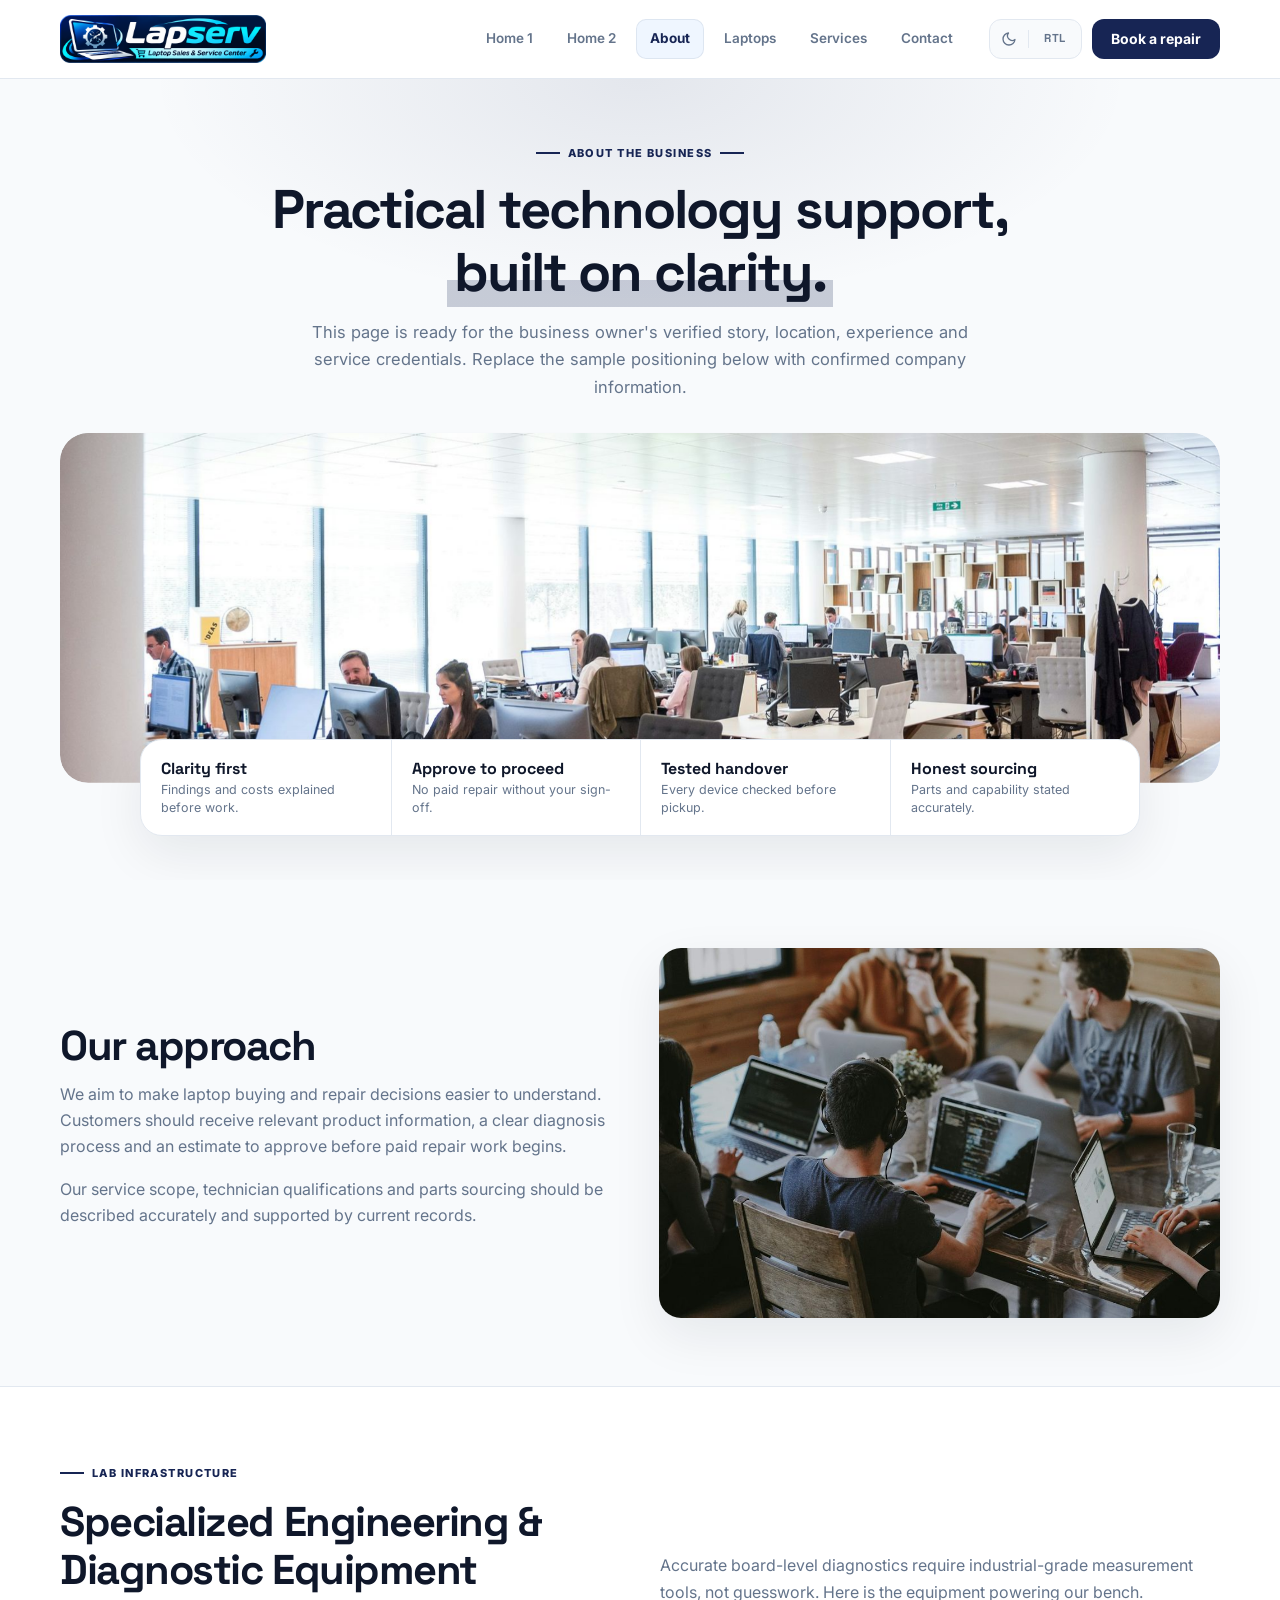
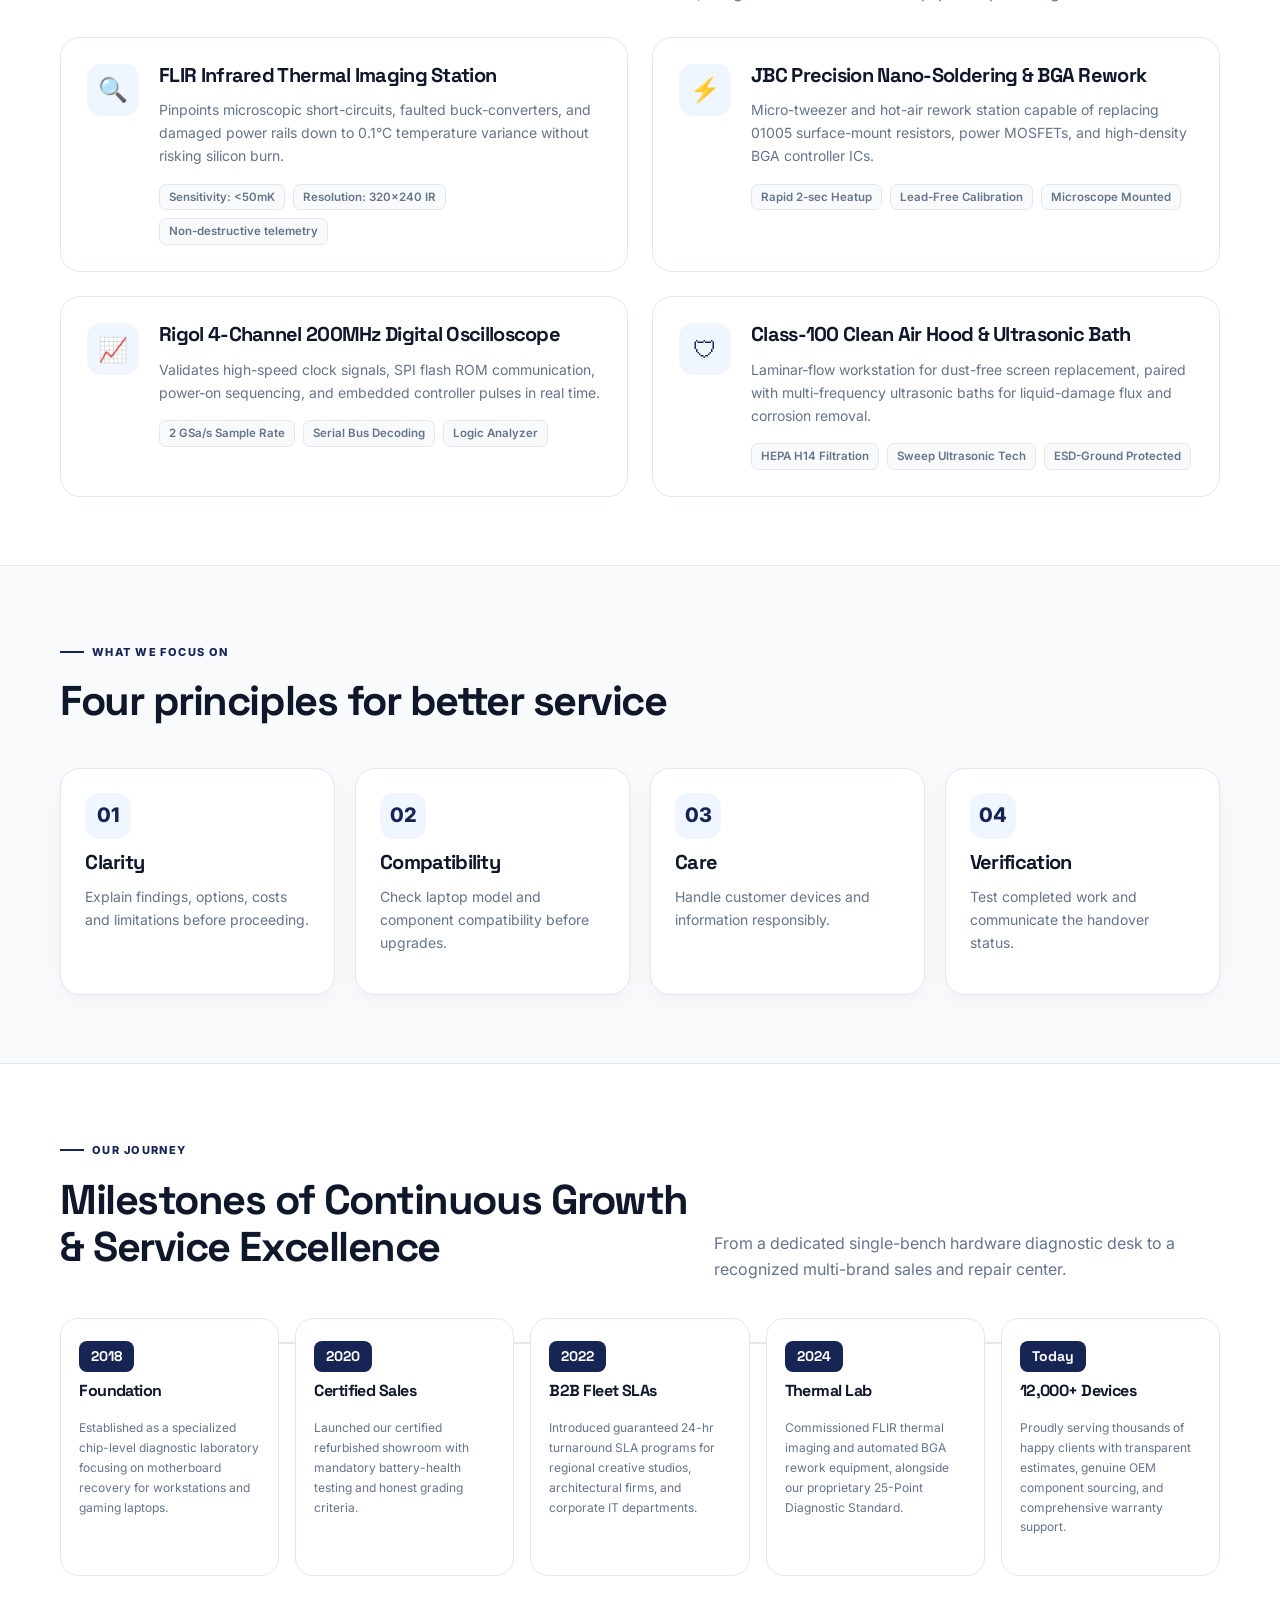
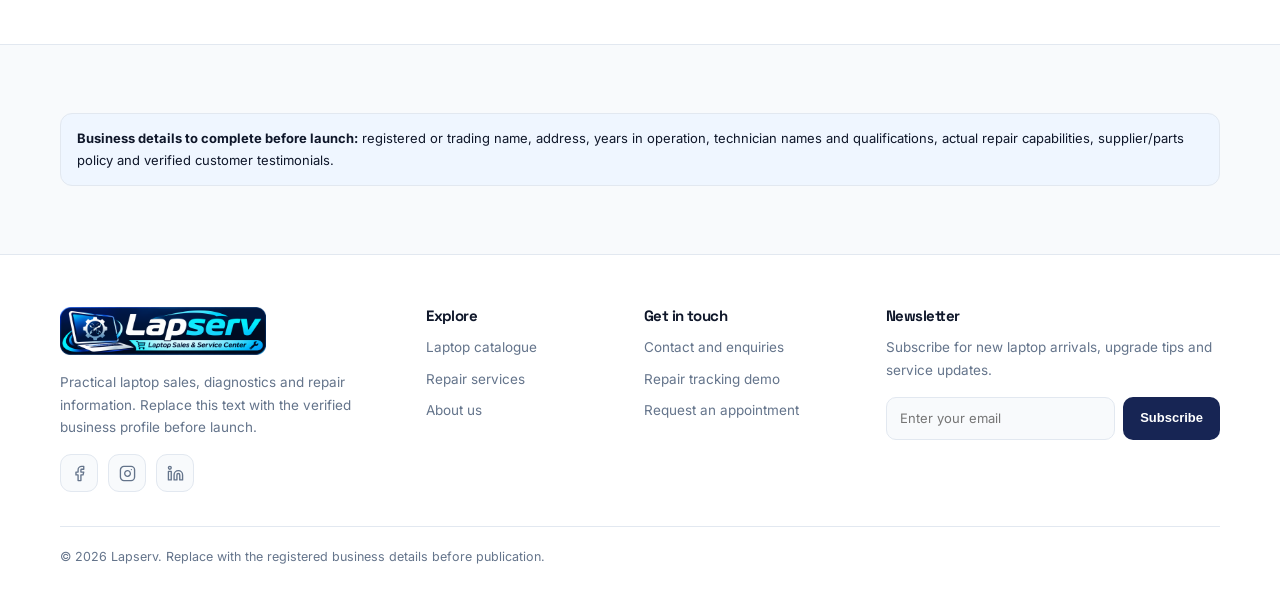
==== commit 300eac77: "thirdcommit" ====
--- a/about.html
+++ b/about.html
@@ -13,8 +13,8 @@
 </div></header>
 
 <main>
-<section class="page-hero"><div class="container"><span class="eyebrow">About the business</span><h1>Practical technology support, built on clarity.</h1><p>This page is ready for the business owner's verified story, location, experience and service credentials. Replace the sample positioning below with confirmed company information.</p></div></section>
-<section class="section"><div class="container split"><div><h2>Our approach</h2><p>We aim to make laptop buying and repair decisions easier to understand. Customers should receive relevant product information, a clear diagnosis process and an estimate to approve before paid repair work begins.</p><p>Our service scope, technician qualifications and parts sourcing should be described accurately and supported by current records.</p></div><img src="assets/images/workstation-art.svg" alt="Modern computer workstation"></div></section>
+<section class="hero-editorial"><div class="container"><div class="he-head"><span class="eyebrow">About the business</span><h1>Practical technology support, <span class="he-mark">built on clarity.</span></h1><p>This page is ready for the business owner's verified story, location, experience and service credentials. Replace the sample positioning below with confirmed company information.</p></div><figure class="he-banner"><img src="assets/images/about-banner.jpg" alt="Bright open-plan office with teams working at their desks" width="1800" height="771" fetchpriority="high"></figure><div class="he-stats"><div><strong>Clarity first</strong><span>Findings and costs explained before work.</span></div><div><strong>Approve to proceed</strong><span>No paid repair without your sign-off.</span></div><div><strong>Tested handover</strong><span>Every device checked before pickup.</span></div><div><strong>Honest sourcing</strong><span>Parts and capability stated accurately.</span></div></div></div></section>
+<section class="section"><div class="container split"><div><h2>Our approach</h2><p>We aim to make laptop buying and repair decisions easier to understand. Customers should receive relevant product information, a clear diagnosis process and an estimate to approve before paid repair work begins.</p><p>Our service scope, technician qualifications and parts sourcing should be described accurately and supported by current records.</p></div><img src="assets/images/split-team.jpg" alt="Team collaborating around a table with laptops" loading="lazy" width="1000" height="750"></div></section>
 
 <!-- NEW SECTION 1: Inside Our Engineering Lab & Diagnostic Equipment -->
 <section class="section alt" id="lab-equipment"><div class="container">
--- a/assets/css/style.css
+++ b/assets/css/style.css
@@ -2,11 +2,12 @@
 :root{--primary:#172554;--primary-hover:#1e40af;--secondary:#64748b;--bg:#f8fafc;--surface:#ffffff;--text:#0f172a;--muted:#64748b;--border:#e2e8f0;--soft:#eff6ff;--shadow:0 18px 50px rgba(15,23,42,.08);--radius:20px}
 [data-theme="dark"]{--primary:#2563eb;--primary-hover:#3b82f6;--bg:#0b0f17;--surface:#111827;--text:#f1f5f9;--muted:#94a3b8;--border:#1f2937;--soft:#1e293b;--shadow:0 18px 50px rgba(0,0,0,.35)}
 *{box-sizing:border-box}
-html{scroll-behavior:smooth}
-body{margin:0;background:var(--bg);color:var(--text);font-family:Inter,Arial,sans-serif;line-height:1.65;transition:background-color .2s ease,color .2s ease}
-h1,h2,h3,h4{font-family:"Space Grotesk",Inter,sans-serif;line-height:1.15;letter-spacing:-.035em;margin:0 0 .7rem}
-h1{font-size:clamp(2.5rem,6vw,4.8rem)}
-h2{font-size:clamp(1.8rem,4vw,2.8rem)}
+html{scroll-behavior:smooth;-webkit-text-size-adjust:100%;overflow-x:clip}
+[id]{scroll-margin-top:92px}
+body{margin:0;background:var(--bg);color:var(--text);font-family:Inter,Arial,sans-serif;line-height:1.65;transition:background-color .2s ease,color .2s ease;overflow-x:clip}
+h1,h2,h3,h4{font-family:"Space Grotesk",Inter,sans-serif;line-height:1.15;letter-spacing:-.035em;margin:0 0 .7rem;overflow-wrap:break-word}
+h1{font-size:clamp(2rem,4.6vw,3.6rem)}
+h2{font-size:clamp(1.55rem,3.6vw,2.6rem)}
 h3{font-size:1.25rem}
 p{color:var(--muted);margin:.4rem 0 1rem}
 a{color:inherit;text-decoration:none}
@@ -19,14 +20,14 @@
 .brand{display:inline-flex;align-items:center;flex-shrink:0}
 .brand img{width:206px;height:48px;object-fit:contain;display:block}
 .nav-links{display:flex;align-items:center;gap:6px;margin-inline-start:auto}
-.nav-links a{height:40px;display:inline-flex;align-items:center;justify-content:center;font-size:13.5px;font-weight:600;color:var(--muted);padding:0 14px;border-radius:10px;position:relative;transition:all .18s ease;box-sizing:border-box;line-height:1}
+.nav-links a{height:40px;display:inline-flex;align-items:center;justify-content:center;font-size:13.5px;font-weight:600;color:var(--muted);padding:0 14px;border-radius:10px;position:relative;transition:all .18s ease;box-sizing:border-box;line-height:1;white-space:nowrap}
 .nav-links a:hover{color:var(--primary);background:var(--bg)}
 .nav-links a.active{color:var(--primary);background:var(--soft);font-weight:700;box-shadow:inset 0 0 0 1px rgba(23,37,84,.08)}
 [data-theme="dark"] .nav-links a:hover{color:#e2e8f0;background:rgba(255,255,255,.05)}
 [data-theme="dark"] .nav-links a.active{color:#93c5fd;background:rgba(37,99,235,.2);box-shadow:inset 0 0 0 1px rgba(147,197,253,.22)}
 .nav-actions{display:flex;gap:10px;align-items:center;flex-shrink:0}
 
-/* Theme & RTL Header Controls - Exact 40px matching height */
+/* Theme & RTL Header Controls - matching 40px height */
 .nav-toggles{height:40px;display:inline-flex;align-items:center;gap:3px;padding:3px;border-radius:12px;background:var(--bg);border:1px solid var(--border);box-sizing:border-box}
 .toggle-divider{width:1px;height:18px;background:var(--border);flex-shrink:0}
 .icon-btn{border:none;background:transparent;color:var(--muted);height:32px;padding:0 12px;border-radius:8px;cursor:pointer;display:inline-flex;align-items:center;justify-content:center;gap:6px;font-family:"Space Grotesk",Inter,sans-serif;font-size:11.5px;font-weight:700;letter-spacing:.05em;transition:all .18s ease;direction:ltr;box-sizing:border-box;line-height:1}
@@ -37,12 +38,12 @@
 .icon-btn.is-active{background:var(--soft);color:var(--primary)}
 [data-theme="dark"] .icon-btn.is-active{background:#1d4ed8;color:#fff}
 
-.menu-btn{border:1px solid var(--border);background:var(--bg);color:var(--text);width:40px;height:40px;border-radius:12px;cursor:pointer;font-size:18px;display:none;align-items:center;justify-content:center;transition:all .18s ease;box-sizing:border-box;line-height:1}
+.menu-btn{border:1px solid var(--border);background:var(--bg);color:var(--text);width:40px;height:40px;border-radius:12px;cursor:pointer;font-size:18px;display:none;align-items:center;justify-content:center;transition:all .18s ease;box-sizing:border-box;line-height:1;flex-shrink:0}
 .menu-btn:hover{background:var(--soft);color:var(--primary)}
 
-/* Buttons - Matching 40px height in header */
-.btn{display:inline-flex;align-items:center;justify-content:center;gap:8px;padding:11px 18px;border-radius:12px;font-weight:700;font-size:14px;border:1px solid transparent;cursor:pointer;transition:all .2s ease;box-sizing:border-box}
-.nav-actions .btn{height:40px;padding:0 18px;line-height:1}
+/* Buttons */
+.btn{display:inline-flex;align-items:center;justify-content:center;gap:8px;padding:11px 18px;border-radius:12px;font-weight:700;font-size:14px;border:1px solid transparent;cursor:pointer;transition:all .2s ease;box-sizing:border-box;text-align:center;line-height:1.3}
+.nav-actions .btn{height:40px;padding:0 18px;line-height:1;white-space:nowrap}
 .btn-primary{background:var(--primary);color:#fff}
 .btn-primary:hover{background:var(--primary-hover);transform:translateY(-1px)}
 .btn-secondary{border-color:var(--border);background:var(--surface);color:var(--text)}
@@ -51,31 +52,66 @@
 /* Sections & Components */
 .eyebrow{display:inline-flex;align-items:center;gap:8px;color:var(--primary);font-weight:800;text-transform:uppercase;letter-spacing:.13em;font-size:11px;margin-bottom:16px}
 [data-theme="dark"] .eyebrow{color:#93c5fd}
-.eyebrow:before{content:"";width:24px;height:2px;background:currentColor}
-.hero{padding:78px 0 68px}
-.hero-grid{display:grid;grid-template-columns:1.05fr .95fr;gap:54px;align-items:center}
-.hero-copy p{font-size:18px;max-width:590px;margin:20px 0 28px}
-.hero-art{border-radius:28px;overflow:hidden;box-shadow:var(--shadow);background:#e2e8f0}
-.hero-art img{width:100%;height:100%;object-fit:cover}
+.eyebrow:before{content:"";width:24px;height:2px;background:currentColor;flex-shrink:0}
+
+/* Hero (home pages and inner pages share one split layout) */
+.hero{padding:clamp(44px,5.5vw,64px) 0}
+.hero-grid{display:grid;grid-template-columns:1.05fr .95fr;gap:48px;align-items:center}
+.hero-grid>*{min-width:0}
+.hero-copy{min-width:0}
+.hero-copy p{font-size:17.5px;max-width:590px;margin:18px 0 26px}
+.hero-art{border-radius:26px;overflow:hidden;box-shadow:var(--shadow);background:#e2e8f0;width:100%;height:clamp(280px,32vw,390px);min-width:0}
+.hero-art img{width:100%;height:100%;object-fit:cover;object-position:center}
 .actions{display:flex;gap:12px;flex-wrap:wrap}
-.trust-row{display:flex;gap:24px;flex-wrap:wrap;margin-top:32px;color:var(--muted);font-size:12px;font-weight:600}
+.trust-row{display:flex;gap:10px 24px;flex-wrap:wrap;margin-top:28px;color:var(--muted);font-size:12px;font-weight:600}
 .trust-row span:before{content:"✓";color:#16a34a;font-weight:900;margin-inline-end:7px}
-.section{padding:76px 0}
+.section{padding:clamp(48px,6vw,68px) 0}
 .section.alt{background:var(--surface);border-block:1px solid var(--border)}
-.section-head{display:flex;justify-content:space-between;gap:24px;align-items:end;margin-bottom:30px}
+.section-head{display:flex;justify-content:space-between;gap:24px;align-items:end;margin-bottom:32px}
+.section-head>div{min-width:0}
 .section-head p{max-width:560px;margin:0}
+
+/* Flow layouts: equal-height cards; an incomplete last row is centred
+   (3 cards -> 2 + 1, 5 cards -> 3 + 2). Column count is driven by --cols. */
 .grid{display:grid;gap:20px}
 .grid-2{grid-template-columns:repeat(2,1fr)}
-.grid-3{grid-template-columns:repeat(3,1fr)}
-.grid-4{grid-template-columns:repeat(4,1fr)}
+.grid-2>*{min-width:0}
+.grid-3,.grid-4,.audit-grid,.oem-shield-grid,.sla-matrix-grid,.tradein-steps-grid,.social-hub-grid,.timeline-track,.lab-gear-grid{--gap:20px;--cols:3;display:flex;flex-wrap:wrap;justify-content:center;align-items:stretch;gap:var(--gap)}
+.grid-4,.audit-grid,.social-hub-grid{--cols:4}
+.timeline-track{--cols:5;--gap:16px}
+.lab-gear-grid{--cols:2;--gap:24px}
+.sla-matrix-grid{--gap:24px}
+.oem-shield-grid{--gap:22px}
+.tradein-steps-grid{--gap:24px}
+.grid-3>*,.grid-4>*,.audit-grid>*,.oem-shield-grid>*,.sla-matrix-grid>*,.tradein-steps-grid>*,.social-hub-grid>*,.timeline-track>*,.lab-gear-grid>*{flex:0 0 calc((100% - (var(--cols) - 1) * var(--gap)) / var(--cols) - .1px);max-width:calc((100% - (var(--cols) - 1) * var(--gap)) / var(--cols) - .1px);min-width:0}
+
 .card{background:var(--surface);border:1px solid var(--border);border-radius:var(--radius);padding:24px;box-shadow:0 6px 22px rgba(15,23,42,.035)}
 .card h3{margin-top:12px}
 .card p{font-size:14px}
 .card-icon{width:46px;height:46px;border-radius:14px;background:var(--soft);display:grid;place-items:center;color:var(--primary);font-size:20px;font-weight:800}
 [data-theme="dark"] .card-icon{color:#93c5fd}
-.product-card{padding:0;overflow:hidden}
-.product-card img{width:100%;height:190px;object-fit:cover;background:#e2e8f0}
-.product-card .card-body{padding:20px}
+
+/* Image card: image / eyebrow / heading / subheading / links */
+.media-card{padding:0;overflow:hidden;display:flex;flex-direction:column;transition:transform .25s ease,box-shadow .25s ease}
+.media-card:hover{transform:translateY(-3px);box-shadow:0 16px 36px rgba(15,23,42,.1)}
+.media-card .media{height:210px;overflow:hidden;background:#e2e8f0;flex-shrink:0}
+.media-card .media img{width:100%;height:100%;object-fit:cover;object-position:center;transition:transform .5s ease}
+.media-card:hover .media img{transform:scale(1.04)}
+.media-card .card-body{display:flex;flex-direction:column;flex:1;padding:20px 22px 22px;min-width:0}
+.card-eyebrow{display:block;font-size:11px;font-weight:800;text-transform:uppercase;letter-spacing:.12em;color:var(--primary);margin-bottom:8px}
+[data-theme="dark"] .card-eyebrow{color:#93c5fd}
+.media-card h3{margin:0 0 .45rem;font-size:1.2rem}
+.media-card .card-sub{font-size:14px;margin:0 0 14px}
+.media-card .specs{margin:0 0 14px}
+.card-links{margin-top:auto;padding-top:14px;border-top:1px solid var(--border);display:flex;align-items:center;justify-content:space-between;gap:8px 14px;flex-wrap:wrap}
+.card-links .card-meta{font-size:12px;color:var(--muted);margin:0}
+.link-arrow{font-weight:700;font-size:13px;color:var(--primary);display:inline-flex;align-items:center;gap:6px}
+[data-theme="dark"] .link-arrow{color:#93c5fd}
+.link-arrow:after{content:"→";transition:transform .2s ease}
+.link-arrow:hover:after{transform:translateX(3px)}
+[dir="rtl"] .link-arrow:after{content:"←"}
+[dir="rtl"] .link-arrow:hover:after{transform:translateX(-3px)}
+
 .tag{display:inline-block;padding:5px 9px;border-radius:999px;background:var(--soft);color:var(--primary);font-size:11px;font-weight:800}
 [data-theme="dark"] .tag{color:#93c5fd}
 .specs{display:flex;gap:8px;flex-wrap:wrap;margin:12px 0}
@@ -83,9 +119,9 @@
 .filters{display:flex;gap:10px;flex-wrap:wrap;margin:22px 0}
 .field,select,textarea{width:100%;padding:13px 14px;border:1px solid var(--border);border-radius:11px;background:var(--surface);color:var(--text);font:inherit;outline:none}
 .field:focus,select:focus,textarea:focus{border-color:#64748b;box-shadow:0 0 0 3px rgba(100,116,139,.15)}
-.filters .field,.filters select{width:auto;min-width:190px}
+.filters .field,.filters select{width:auto;min-width:190px;flex:1 1 190px}
 .form-grid{display:grid;grid-template-columns:repeat(2,1fr);gap:16px}
-.form-field{display:grid;gap:7px}
+.form-field{display:grid;gap:7px;min-width:0}
 .form-field label{font-size:13px;font-weight:700}
 .form-field.full{grid-column:1/-1}
 textarea{min-height:120px;resize:vertical}
@@ -96,17 +132,18 @@
 .faq details{padding:18px 0;border-bottom:1px solid var(--border)}
 .faq summary{font-weight:700;cursor:pointer}
 .faq details p{margin:12px 0 0}
-.page-hero{padding:62px 0 38px}
-.page-hero p{max-width:700px;font-size:17px}
 .split{display:grid;grid-template-columns:1fr 1fr;gap:38px;align-items:center}
-.split img{border-radius:22px;box-shadow:var(--shadow)}
+.split>*{min-width:0}
+.split img{border-radius:22px;box-shadow:var(--shadow);width:100%;height:clamp(280px,30vw,370px);object-fit:cover;object-position:center}
 .stat{font:700 30px "Space Grotesk";color:var(--primary)}
 [data-theme="dark"] .stat{color:#93c5fd}
+[data-theme="dark"] .hero-art img,[data-theme="dark"] .media img,[data-theme="dark"] .split img{filter:brightness(.88) contrast(1.03)}
 
 /* Footer (matches header surface in light & dark themes) */
 .footer{padding:52px 0 28px;background:var(--surface);color:var(--text);border-top:1px solid var(--border);transition:background-color .2s ease,border-color .2s ease}
 .footer .brand{margin-bottom:10px}
 .footer-grid{display:grid;grid-template-columns:1.35fr .75fr .85fr 1.35fr;gap:32px;align-items:start}
+.footer-grid>*{min-width:0}
 .footer p,.footer a{color:var(--muted);font-size:13.5px}
 .footer h3{font-size:15px;color:var(--text);margin-bottom:12px}
 .footer-links{display:grid;gap:9px}
@@ -115,7 +152,7 @@
 [data-theme="dark"] .footer-links a:hover{color:#93c5fd}
 
 /* Footer Social Icons */
-.social-links{display:flex;align-items:center;gap:10px;margin-top:16px}
+.social-links{display:flex;align-items:center;flex-wrap:wrap;gap:10px;margin-top:16px}
 .social-btn{width:38px;height:38px;border-radius:11px;border:1px solid var(--border);background:var(--bg);color:var(--muted);display:inline-flex;align-items:center;justify-content:center;transition:all .2s ease}
 .social-btn svg{width:17px;height:17px;fill:none;stroke:currentColor;stroke-width:1.9;stroke-linecap:round;stroke-linejoin:round}
 .social-btn:hover{background:var(--primary);border-color:var(--primary);color:#fff;transform:translateY(-2px);box-shadow:0 6px 16px rgba(23,37,84,.16)}
@@ -123,7 +160,7 @@
 
 /* Footer Newsletter */
 .newsletter-form{display:flex;gap:8px;margin-top:12px}
-.newsletter-form .field{padding:10px 13px;font-size:13px;border-radius:10px;background:var(--bg)}
+.newsletter-form .field{padding:10px 13px;font-size:13px;border-radius:10px;background:var(--bg);min-width:0}
 .newsletter-form .btn{padding:10px 16px;font-size:13px;border-radius:10px;white-space:nowrap;flex-shrink:0}
 .newsletter-msg{margin-top:10px;padding:9px 12px;border-radius:9px;background:#dcfce7;color:#166534;font-size:12px;font-weight:600}
 [data-theme="dark"] .newsletter-msg{background:rgba(22,163,74,.18);color:#86efac}
@@ -135,185 +172,487 @@
 .toast{margin-top:14px;padding:12px 14px;border-radius:10px;background:#dcfce7;color:#166534;font-size:13px;font-weight:600}
 .rtl{direction:rtl}
 
-/* --- HOME 1 UNIQUE SECTIONS --- */
-/* 1. Interactive Diagnostic Estimator */
+/* --- HOME 1 SECTIONS --- */
+/* Interactive Diagnostic Estimator */
 .estimator-grid{display:grid;grid-template-columns:1.2fr .8fr;gap:28px;align-items:start}
+.estimator-grid>*{min-width:0}
 .pill-selector-title{font-size:13px;font-weight:700;color:var(--text);margin-bottom:10px;display:flex;align-items:center;gap:8px}
 .pill-group{display:flex;flex-wrap:wrap;gap:10px;margin-bottom:24px}
-.pill-btn{border:1px solid var(--border);background:var(--bg);color:var(--muted);padding:9px 15px;border-radius:11px;font-size:13px;font-weight:600;cursor:pointer;transition:all .2s ease;display:inline-flex;align-items:center;gap:6px}
+.pill-btn{border:1px solid var(--border);background:var(--bg);color:var(--muted);padding:9px 15px;border-radius:11px;font-size:13px;font-weight:600;cursor:pointer;transition:all .2s ease;display:inline-flex;align-items:center;gap:6px;text-align:start;font-family:inherit;line-height:1.35}
 .pill-btn:hover{border-color:var(--primary);color:var(--primary);background:var(--soft)}
 .pill-btn.active{border-color:var(--primary);background:var(--soft);color:var(--primary);font-weight:700;box-shadow:0 2px 8px rgba(23,37,84,.08)}
 [data-theme="dark"] .pill-btn.active{border-color:#3b82f6;background:rgba(37,99,235,.2);color:#93c5fd}
 .estimate-receipt-card{background:var(--surface);border:2px solid var(--border);border-radius:22px;padding:28px;box-shadow:var(--shadow);position:sticky;top:96px}
 .estimate-price-banner{background:var(--soft);border-radius:16px;padding:20px;margin:18px 0;text-align:center;border:1px solid var(--border)}
-.estimate-price-display{font-size:2.4rem;font-weight:800;font-family:"Space Grotesk",sans-serif;color:var(--primary);line-height:1}
+.estimate-price-display{font-size:clamp(1.9rem,6vw,2.4rem);font-weight:800;font-family:"Space Grotesk",sans-serif;color:var(--primary);line-height:1}
 [data-theme="dark"] .estimate-price-display{color:#93c5fd}
-.estimate-eta-row{display:flex;justify-content:space-between;align-items:center;padding:10px 0;border-bottom:1px dashed var(--border);font-size:13px}
+.estimate-eta-row{display:flex;justify-content:space-between;align-items:center;flex-wrap:wrap;gap:4px 12px;padding:10px 0;border-bottom:1px dashed var(--border);font-size:13px}
 .estimate-features-list{list-style:none;padding:0;margin:18px 0 24px;display:grid;gap:10px;font-size:13px;color:var(--muted)}
-.estimate-features-list li{display:flex;align-items:center;gap:8px}
+.estimate-features-list li{display:flex;align-items:flex-start;gap:8px}
 .estimate-features-list li:before{content:"✓";color:#16a34a;font-weight:800}
 
-/* 2. 25-Point Diagnostic Audit Standard */
-.audit-grid{display:grid;grid-template-columns:repeat(4,1fr);gap:20px}
+/* 25-Point Diagnostic Standard */
 .audit-card-v2{background:var(--surface);border:1px solid var(--border);border-radius:18px;padding:22px;position:relative;display:flex;flex-direction:column;justify-content:space-between}
-.audit-header{display:flex;align-items:center;justify-content:space-between;margin-bottom:14px}
+.audit-header{display:flex;align-items:center;justify-content:space-between;gap:8px;margin-bottom:14px}
 .audit-badge{font-size:11px;font-weight:800;text-transform:uppercase;padding:4px 8px;border-radius:6px;background:var(--soft);color:var(--primary)}
 [data-theme="dark"] .audit-badge{color:#93c5fd}
+.audit-card-v2 p{font-size:13.5px}
 .audit-checklist{list-style:none;padding:0;margin:14px 0 0;display:grid;gap:9px;font-size:12.5px;color:var(--muted)}
 .audit-checklist li{display:flex;align-items:flex-start;gap:7px}
 .audit-checklist li svg{width:15px;height:15px;flex-shrink:0;color:#16a34a;margin-top:3px}
 .quality-seal-strip{background:var(--soft);border:1px solid var(--border);border-radius:18px;padding:24px 30px;display:flex;align-items:center;justify-content:space-between;gap:20px;flex-wrap:wrap;margin-top:24px}
 
-/* 3. Genuine OEM Ecosystem & Sourced Component Partners */
+/* OEM Components */
 .oem-brand-scroller{display:flex;flex-wrap:wrap;gap:12px;margin:24px 0 32px}
 .oem-brand-pill{background:var(--surface);border:1px solid var(--border);border-radius:12px;padding:10px 18px;display:inline-flex;align-items:center;gap:10px;font-weight:700;font-size:13px;color:var(--text);box-shadow:0 2px 6px rgba(15,23,42,.03)}
-.oem-brand-pill .dot{width:8px;height:8px;border-radius:50%;background:#16a34a}
-.oem-shield-grid{display:grid;grid-template-columns:repeat(3,1fr);gap:22px}
+.oem-brand-pill .dot{width:8px;height:8px;border-radius:50%;background:#16a34a;flex-shrink:0}
 .oem-shield-card{background:var(--surface);border:1px solid var(--border);border-radius:18px;padding:24px;border-top:4px solid var(--primary)}
 [data-theme="dark"] .oem-shield-card{border-top-color:#3b82f6}
 
-/* --- HOME 2 UNIQUE SECTIONS --- */
-/* 1. Enterprise SLA Priority Matrix */
-.sla-matrix-grid{display:grid;grid-template-columns:repeat(3,1fr);gap:24px;align-items:stretch}
+/* --- HOME 2 SECTIONS --- */
+/* Enterprise SLA Matrix */
 .sla-card{background:var(--surface);border:1px solid var(--border);border-radius:22px;padding:30px;display:flex;flex-direction:column;position:relative;box-shadow:var(--shadow)}
 .sla-card.popular{border:2px solid var(--primary);transform:translateY(-6px)}
 [data-theme="dark"] .sla-card.popular{border-color:#3b82f6}
-.sla-popular-tag{position:absolute;top:-12px;left:50%;transform:translateX(-50%);background:var(--primary);color:#fff;font-size:11px;font-weight:800;letter-spacing:.05em;text-transform:uppercase;padding:5px 14px;border-radius:999px;white-space:nowrap}
+.sla-popular-tag{position:absolute;top:-12px;inset-inline-start:50%;transform:translateX(-50%);background:var(--primary);color:#fff;font-size:11px;font-weight:800;letter-spacing:.05em;text-transform:uppercase;padding:5px 14px;border-radius:999px;white-space:nowrap}
+[dir="rtl"] .sla-popular-tag{transform:translateX(50%)}
 [data-theme="dark"] .sla-popular-tag{background:#2563eb}
 .sla-turnaround-badge{font-size:1.8rem;font-weight:800;font-family:"Space Grotesk",sans-serif;color:var(--primary);margin:14px 0 8px}
 [data-theme="dark"] .sla-turnaround-badge{color:#93c5fd}
-.sla-list{list-style:none;padding:0;margin:20px 0 28px;display:grid;gap:12px;font-size:13.5px;color:var(--text);flex-grow:1}
-.sla-list li{display:flex;align-items:center;gap:9px}
-.sla-list li svg{width:16px;height:16px;color:#16a34a;flex-shrink:0}
-
-/* 2. Workstation Thermal & Tuning Architecture */
-.tuning-grid{display:grid;grid-template-columns:1fr 1fr;gap:36px;align-items:center}
+.sla-list{list-style:none;padding:0;margin:20px 0 28px;display:grid;gap:12px;font-size:13.5px;color:var(--text);flex-grow:1;align-content:start}
+.sla-list li{display:flex;align-items:flex-start;gap:9px}
+.sla-list li svg{width:16px;height:16px;color:#16a34a;flex-shrink:0;margin-top:3px}
+
+/* Thermal & Tuning */
+.tuning-grid{display:grid;grid-template-columns:1fr 1fr;gap:36px;align-items:start}
+.tuning-grid>*{min-width:0}
 .tuning-step-list{display:grid;gap:16px}
 .tuning-step-box{background:var(--surface);border:1px solid var(--border);border-radius:16px;padding:18px 20px;display:flex;gap:16px;align-items:flex-start}
+.tuning-step-box h4{font-size:1rem}
+.tuning-step-box p{font-size:13.5px;margin:0}
 .tuning-step-number{width:34px;height:34px;border-radius:10px;background:var(--soft);color:var(--primary);display:grid;place-items:center;font-weight:800;flex-shrink:0}
 [data-theme="dark"] .tuning-step-number{color:#93c5fd}
 .metrics-benchmark-card{background:var(--surface);border:1px solid var(--border);border-radius:22px;padding:28px;box-shadow:var(--shadow)}
-.metric-row{display:grid;grid-template-columns:1fr auto;gap:14px;padding:14px 0;border-bottom:1px solid var(--border);align-items:center}
-.metric-row:last-child{border-bottom:none}
+.metric-row{display:grid;grid-template-columns:1fr auto;gap:6px 14px;padding:14px 0;border-bottom:1px solid var(--border);align-items:center}
+.metric-row:last-of-type{border-bottom:none}
 .metric-val{font-family:"Space Grotesk",sans-serif;font-weight:800;font-size:18px;color:#16a34a}
 
-/* --- ABOUT PAGE UNIQUE SECTIONS --- */
-/* 1. Precision Engineering Lab Equipment */
-.lab-gear-grid{display:grid;grid-template-columns:repeat(2,1fr);gap:24px}
+/* --- ABOUT PAGE SECTIONS --- */
 .lab-gear-card{background:var(--surface);border:1px solid var(--border);border-radius:20px;padding:26px;display:flex;gap:20px;align-items:flex-start}
+.lab-gear-card>div:last-child{min-width:0}
+.lab-gear-card p{font-size:14px}
 .lab-gear-icon{width:52px;height:52px;border-radius:14px;background:var(--soft);color:var(--primary);display:grid;place-items:center;font-size:24px;flex-shrink:0}
 [data-theme="dark"] .lab-gear-icon{color:#93c5fd}
 .lab-gear-specs{display:flex;flex-wrap:wrap;gap:8px;margin-top:12px}
 .lab-gear-specs span{background:var(--bg);border:1px solid var(--border);border-radius:7px;font-size:11.5px;padding:3px 9px;color:var(--muted);font-weight:600}
 
-/* 2. Milestones & Evolution Timeline */
-.timeline-track{display:grid;grid-template-columns:repeat(5,1fr);gap:16px;position:relative;margin-top:36px}
-.timeline-track:before{content:"";position:absolute;top:24px;left:40px;right:40px;height:2px;background:var(--border);z-index:0}
+.timeline-track{position:relative;margin-top:36px}
+.timeline-track:before{content:"";position:absolute;top:24px;inset-inline:40px;height:2px;background:var(--border);z-index:0}
 .timeline-node{background:var(--surface);border:1px solid var(--border);border-radius:18px;padding:22px 18px;position:relative;z-index:1;display:flex;flex-direction:column}
 .timeline-node-header{display:flex;align-items:center;gap:10px;margin-bottom:10px}
 .timeline-year{font-size:14px;font-weight:800;font-family:"Space Grotesk",sans-serif;background:var(--primary);color:#fff;padding:4px 12px;border-radius:8px;display:inline-block}
 [data-theme="dark"] .timeline-year{background:#2563eb}
 
-/* --- LAPTOP PAGE UNIQUE SECTIONS & COMPARISON --- */
-/* Hardware Comparison Matrix */
-.spec-table-container{overflow-x:auto;background:var(--surface);border:1px solid var(--border);border-radius:20px;box-shadow:var(--shadow)}
+/* --- LAPTOP PAGE SECTIONS --- */
+.spec-table-container{overflow-x:auto;-webkit-overflow-scrolling:touch;background:var(--surface);border:1px solid var(--border);border-radius:20px;box-shadow:var(--shadow)}
 .spec-table{width:100%;border-collapse:collapse;min-width:760px;font-size:13.5px}
-.spec-table th,.spec-table td{padding:16px 20px;text-align:left;border-bottom:1px solid var(--border)}
+.spec-table th,.spec-table td{padding:16px 20px;text-align:start;border-bottom:1px solid var(--border)}
+.spec-table tbody tr:last-child td{border-bottom:none}
 .spec-table th{background:var(--soft);font-weight:700;color:var(--text);font-family:"Space Grotesk",sans-serif}
 .spec-table tr:hover td{background:color-mix(in srgb,var(--soft) 50%,transparent)}
 .badge-check{display:inline-flex;align-items:center;gap:5px;font-weight:700;color:#16a34a}
 
-/* Trade-In Valuation Portal */
 .tradein-card-box{background:var(--surface);border:1px solid var(--border);border-radius:24px;padding:34px;box-shadow:var(--shadow)}
-.tradein-steps-grid{display:grid;grid-template-columns:repeat(3,1fr);gap:24px;margin-top:24px}
-.tradein-step-box{background:var(--bg);border:1px solid var(--border);border-radius:16px;padding:22px;position:relative}
-.tradein-step-num{position:absolute;top:-12px;left:20px;background:var(--primary);color:#fff;width:26px;height:26px;border-radius:50%;display:grid;place-items:center;font-size:12px;font-weight:800}
+.tradein-step-box{background:var(--bg);border:1px solid var(--border);border-radius:16px;padding:26px 22px 22px;position:relative}
+.tradein-step-num{position:absolute;top:-12px;inset-inline-start:20px;background:var(--primary);color:#fff;width:26px;height:26px;border-radius:50%;display:grid;place-items:center;font-size:12px;font-weight:800}
 [data-theme="dark"] .tradein-step-num{background:#2563eb}
 
-/* --- CONTACT PAGE SOCIAL HUB & INTERACTIVE REAL MAP --- */
-.social-hub-grid{display:grid;grid-template-columns:repeat(4,1fr);gap:20px;margin-bottom:34px}
-.social-hub-card{background:var(--surface);border:1px solid var(--border);border-radius:18px;padding:22px;display:flex;flex-direction:column;justify-content:space-between;transition:transform .2s ease,box-shadow .2s ease;text-decoration:none;color:inherit}
+/* --- CONTACT PAGE: SOCIAL HUB & MAP --- */
+.social-hub-card{background:var(--surface);border:1px solid var(--border);border-radius:18px;padding:22px;display:flex;flex-direction:column;justify-content:space-between;transition:transform .2s ease,box-shadow .2s ease,border-color .2s ease;color:inherit}
 .social-hub-card:hover{transform:translateY(-3px);box-shadow:0 12px 28px rgba(15,23,42,.08);border-color:var(--primary)}
-.social-hub-top{display:flex;align-items:center;justify-content:space-between;margin-bottom:12px}
-.social-hub-icon{width:44px;height:44px;border-radius:12px;display:grid;place-items:center}
+.social-hub-top{display:flex;align-items:center;justify-content:space-between;gap:8px;margin-bottom:12px}
+.social-hub-icon{width:44px;height:44px;border-radius:12px;display:grid;place-items:center;flex-shrink:0}
 .social-hub-icon svg{width:22px;height:22px;fill:currentColor}
 .social-hub-icon.whatsapp{background:#dcfce7;color:#15803d}
 .social-hub-icon.linkedin{background:#e0f2fe;color:#0284c7}
 .social-hub-icon.instagram{background:#fce7f3;color:#be185d}
 .social-hub-icon.youtube{background:#fee2e2;color:#dc2626}
-.social-status-pill{font-size:11px;font-weight:700;padding:3px 8px;border-radius:999px;background:var(--soft);color:var(--muted)}
+.social-status-pill{font-size:11px;font-weight:700;padding:3px 8px;border-radius:999px;background:var(--soft);color:var(--muted);white-space:nowrap}
 .social-status-pill.live{background:#dcfce7;color:#166534}
 [data-theme="dark"] .social-status-pill.live{background:rgba(22,163,74,.2);color:#86efac}
 .social-hub-cta{font-size:12.5px;font-weight:700;color:var(--primary);margin-top:14px;display:flex;align-items:center;gap:6px}
 [data-theme="dark"] .social-hub-cta{color:#93c5fd}
-
-/* Real Map Section Integration */
-.map-embed-wrapper{display:grid;grid-template-columns:1.2fr .8fr;gap:24px;background:var(--surface);border:1px solid var(--border);border-radius:24px;padding:24px;box-shadow:var(--shadow);overflow:hidden}
-.map-iframe-frame{width:100%;height:380px;border-radius:16px;border:none;background:#e2e8f0;display:block}
-.map-info-pane{display:flex;flex-direction:column;justify-content:space-between}
+.social-hub-card h4{margin-bottom:.4rem}
+
+.map-embed-wrapper{display:grid;grid-template-columns:1.2fr .8fr;gap:24px;background:var(--surface);border:1px solid var(--border);border-radius:24px;padding:24px;box-shadow:var(--shadow);margin-top:34px}
+.map-embed-wrapper>*{min-width:0}
+.map-iframe-frame{width:100%;height:100%;min-height:340px;max-height:420px;border-radius:16px;border:none;background:#e2e8f0;display:block}
+.map-info-pane{display:flex;flex-direction:column;justify-content:space-between;gap:16px}
 .transit-pills{display:flex;flex-wrap:wrap;gap:8px;margin:14px 0}
 .transit-pill{background:var(--soft);color:var(--primary);font-size:12px;font-weight:700;padding:5px 10px;border-radius:8px;border:1px solid var(--border)}
 [data-theme="dark"] .transit-pill{color:#93c5fd}
 
-/* Responsive adjustments for new sections */
+/* ================================================================
+   UNIQUE HERO SECTIONS (one distinct layout per page)
+   ================================================================ */
+@keyframes fadeUp{from{opacity:0;transform:translateY(24px)}to{opacity:1;transform:none}}
+@keyframes floatY{0%,100%{transform:translateY(0)}50%{transform:translateY(-10px)}}
+@keyframes spin{to{transform:rotate(360deg)}}
+@keyframes pulseDot{0%{box-shadow:0 0 0 0 rgba(34,197,94,.55)}70%{box-shadow:0 0 0 10px rgba(34,197,94,0)}100%{box-shadow:0 0 0 0 rgba(34,197,94,0)}}
+@keyframes kenburns{from{transform:scale(1.04)}to{transform:scale(1.16) translate(-1.5%,-1%)}}
+@keyframes marq{to{transform:translateX(-50%)}}
+@keyframes orb{0%,100%{transform:translate(0,0) scale(1)}50%{transform:translate(40px,-30px) scale(1.15)}}
+@keyframes rot{0%{opacity:0;transform:translateY(100%)}6%,30%{opacity:1;transform:none}36%,100%{opacity:0;transform:translateY(-100%)}}
+@keyframes cardIn{from{opacity:0;transform:translateX(60px) scale(.94)}to{opacity:1;transform:none}}
+@keyframes popIn{from{opacity:0;transform:scale(.6)}to{opacity:1;transform:none}}
+@keyframes bannerReveal{from{clip-path:inset(0 0 100% 0 round 28px)}to{clip-path:inset(0 0 0 0 round 28px)}}
+@keyframes zoomOut{from{transform:scale(1.25)}to{transform:scale(1)}}
+@keyframes slideInEnd{from{opacity:0;transform:translateX(80px)}to{opacity:1;transform:none}}
+@keyframes archRise{from{opacity:0;transform:translateY(50px) scale(.96)}to{opacity:1;transform:none}}
+@keyframes ringIn{from{opacity:0;transform:scale(.7) rotate(-40deg)}to{opacity:1;transform:none}}
+
+.float-chip{position:absolute;z-index:3;display:inline-flex;align-items:center;gap:8px;background:var(--surface);color:var(--text);border:1px solid var(--border);box-shadow:var(--shadow);padding:10px 14px;border-radius:14px;font-size:12.5px;font-weight:700;line-height:1.2;white-space:nowrap}
+.chip-dot{width:8px;height:8px;border-radius:50%;background:#16a34a;flex-shrink:0;animation:pulseDot 2s infinite}
+
+/* 1. HOME 1 - classic split with offset frame and floating badges */
+.hero-classic{position:relative;overflow:hidden;background:radial-gradient(900px 480px at 88% 6%,color-mix(in srgb,var(--primary) 10%,transparent),transparent 70%),radial-gradient(560px 380px at 0% 100%,color-mix(in srgb,#16a34a 8%,transparent),transparent 70%)}
+.hero-classic .hero-visual{position:relative;margin-block-end:18px;margin-inline-end:18px}
+.hero-classic .hero-visual:before{content:"";position:absolute;inset-block:18px -18px;inset-inline:18px -18px;border:2px solid color-mix(in srgb,var(--primary) 38%,transparent);border-radius:28px;z-index:0}
+.hero-classic .hero-art{position:relative;z-index:1}
+.hero-classic .chip-a{top:8%;inset-inline-start:-5%;animation:floatY 6s ease-in-out infinite}
+.hero-classic .chip-b{bottom:10%;inset-inline-end:-4%;animation:floatY 6s -3s ease-in-out infinite}
+.hero-classic .hero-copy>*{animation:fadeUp .7s both}
+.hero-classic .hero-copy>:nth-child(2){animation-delay:.08s}
+.hero-classic .hero-copy>:nth-child(3){animation-delay:.16s}
+.hero-classic .hero-copy>:nth-child(4){animation-delay:.24s}
+.hero-classic .hero-copy>:nth-child(5){animation-delay:.32s}
+.hero-classic .hero-visual .hero-art{animation:fadeUp .9s .15s both}
+
+/* 2. HOME 2 - cinematic dark hero with Ken Burns, orbs, rotating word, glass metrics, marquee */
+.hero-cinema{position:relative;isolation:isolate;overflow:hidden;color:#e8eefc;background:#05070d;min-height:clamp(540px,calc(100svh - 78px),760px);display:flex;flex-direction:column}
+.hc-bg{position:absolute;inset:0;z-index:-4;overflow:hidden}
+.hc-bg img{width:100%;height:100%;object-fit:cover;object-position:center;animation:kenburns 26s ease-in-out infinite alternate}
+.hc-overlay{position:absolute;inset:0;z-index:-3;background:linear-gradient(90deg,rgba(5,7,13,.95) 0%,rgba(5,7,13,.8) 42%,rgba(5,7,13,.4) 100%),linear-gradient(0deg,#05070d 0%,transparent 38%)}
+.hc-gridlines{position:absolute;inset:0;z-index:-2;background-image:linear-gradient(rgba(255,255,255,.05) 1px,transparent 1px),linear-gradient(90deg,rgba(255,255,255,.05) 1px,transparent 1px);background-size:56px 56px;-webkit-mask-image:radial-gradient(ellipse at 30% 40%,#000 0%,transparent 72%);mask-image:radial-gradient(ellipse at 30% 40%,#000 0%,transparent 72%)}
+.hc-orb{position:absolute;z-index:-2;border-radius:50%;filter:blur(70px);opacity:.5;animation:orb 14s ease-in-out infinite;pointer-events:none}
+.hc-orb-1{width:min(420px,70vw);aspect-ratio:1;background:#2563eb;top:-120px;inset-inline-start:-80px}
+.hc-orb-2{width:min(360px,60vw);aspect-ratio:1;background:#7c3aed;bottom:-100px;inset-inline-end:8%;animation-delay:-6s}
+.hc-inner{flex:1;display:grid;grid-template-columns:1.1fr .9fr;gap:40px;align-items:center;padding-block:clamp(40px,5vw,64px) clamp(32px,4vw,48px)}
+.hc-inner>*{min-width:0}
+.hc-copy>*{animation:fadeUp .8s both}
+.hc-copy>:nth-child(2){animation-delay:.1s}
+.hc-copy>:nth-child(3){animation-delay:.2s}
+.hc-copy>:nth-child(4){animation-delay:.3s}
+.hc-copy>:nth-child(5){animation-delay:.4s}
+.hc-badge{display:inline-flex;gap:10px;align-items:center;padding:7px 14px;border:1px solid rgba(255,255,255,.18);border-radius:999px;background:rgba(255,255,255,.07);-webkit-backdrop-filter:blur(8px);backdrop-filter:blur(8px);font-size:12px;font-weight:700;letter-spacing:.08em;text-transform:uppercase;color:#cfe0ff}
+.hc-badge i{width:8px;height:8px;border-radius:50%;background:#22c55e;animation:pulseDot 2s infinite}
+.hero-cinema h1{color:#fff;font-size:clamp(2rem,4.4vw,3.8rem);margin:18px 0 0;line-height:1.1}
+.hc-line{display:block}
+.rotator{display:grid;overflow:hidden;height:1.3em;padding-bottom:.1em}
+.rotator span{grid-area:1/1;opacity:0;transform:translateY(100%);animation:rot 9s infinite;background:linear-gradient(90deg,#60a5fa,#a78bfa,#22d3ee);-webkit-background-clip:text;background-clip:text;color:transparent;width:max-content;max-width:100%}
+.rotator span:nth-child(2){animation-delay:3s}
+.rotator span:nth-child(3){animation-delay:6s}
+.hc-copy p{color:#b6c3dd;font-size:clamp(.98rem,1.5vw,1.1rem);max-width:560px;margin:18px 0 26px}
+.hero-cinema .btn-primary{background:linear-gradient(135deg,#2563eb,#7c3aed);box-shadow:0 10px 30px rgba(79,70,229,.45)}
+.hero-cinema .btn-primary:hover{filter:brightness(1.12)}
+.hero-cinema .btn-ghost{border-color:rgba(255,255,255,.28);color:#fff;background:rgba(255,255,255,.06);-webkit-backdrop-filter:blur(6px);backdrop-filter:blur(6px)}
+.hero-cinema .btn-ghost:hover{background:rgba(255,255,255,.14)}
+.hero-cinema .trust-row{color:#9fb0cf}
+.hc-cards{display:grid;gap:14px;justify-items:end;transform:translate3d(calc(var(--px,0) * -14px),calc(var(--py,0) * -10px),0);transition:transform .25s ease-out}
+.hc-card{width:min(340px,100%);padding:16px 20px;border-radius:20px;background:linear-gradient(135deg,rgba(255,255,255,.14),rgba(255,255,255,.05));border:1px solid rgba(255,255,255,.2);-webkit-backdrop-filter:blur(14px);backdrop-filter:blur(14px);box-shadow:0 20px 50px rgba(0,0,0,.4);display:grid;grid-template-columns:auto 1fr;gap:2px 16px;align-items:center;animation:cardIn .9s calc(.35s + var(--i,0) * .15s) both,floatY 7s calc(1.4s + var(--i,0) * -2.3s) ease-in-out infinite}
+.hc-card:nth-child(1){--i:0}
+.hc-card:nth-child(2){--i:1;margin-inline-end:32px}
+.hc-card:nth-child(3){--i:2}
+.hc-card .ic{grid-row:span 2;width:48px;height:48px;border-radius:14px;display:grid;place-items:center;font-size:21px;background:rgba(96,165,250,.2);color:#bfdbfe}
+.hc-card strong{font:800 1.8rem "Space Grotesk",sans-serif;color:#fff;line-height:1.05}
+.hc-card small{color:#9fb0cf;font-size:12px;line-height:1.35}
+.hc-marquee{border-top:1px solid rgba(255,255,255,.1);background:rgba(5,7,13,.6);-webkit-backdrop-filter:blur(8px);backdrop-filter:blur(8px);overflow:hidden;direction:ltr;padding:13px 0}
+.hc-track{display:flex;width:max-content;animation:marq 40s linear infinite}
+.hc-marquee:hover .hc-track{animation-play-state:paused}
+.hc-track span{display:inline-flex;align-items:center;gap:22px;padding-inline-end:22px;font:600 12px "Space Grotesk",sans-serif;letter-spacing:.16em;text-transform:uppercase;color:#9fb0cf;white-space:nowrap}
+.hc-track span:after{content:"✦";color:#60a5fa}
+
+/* Scroll-reveal system (used on Home 2) */
+html.js .reveal{opacity:0;transform:translateY(30px);transition:opacity .85s cubic-bezier(.2,.7,.2,1) var(--d,0s),transform .85s cubic-bezier(.2,.7,.2,1) var(--d,0s)}
+html.js .reveal-left{transform:translateX(-40px)}
+html.js .reveal-right{transform:translateX(40px)}
+html.js [dir="rtl"] .reveal-left{transform:translateX(40px)}
+html.js [dir="rtl"] .reveal-right{transform:translateX(-40px)}
+html.js .reveal-zoom{transform:scale(.93)}
+html.js .reveal.in{opacity:1;transform:none}
+html.js .sla-card.popular.reveal.in{transform:translateY(-6px)}
+.sla-card{transition:transform .35s ease,box-shadow .35s ease}
+.sla-card:hover{transform:translateY(-8px);box-shadow:0 26px 60px rgba(15,23,42,.16)}
+.sla-card.popular:hover{transform:translateY(-12px)}
+.tuning-step-box{transition:transform .3s ease,border-color .3s ease,box-shadow .3s ease}
+.tuning-step-box:hover{transform:translateX(6px);border-color:var(--primary);box-shadow:0 10px 26px rgba(15,23,42,.08)}
+[dir="rtl"] .tuning-step-box:hover{transform:translateX(-6px)}
+.metric-bar{grid-column:1/-1;height:6px;border-radius:99px;background:var(--soft);overflow:hidden}
+.metric-bar:after{content:"";display:block;height:100%;width:0;border-radius:inherit;background:linear-gradient(90deg,#16a34a,#22d3ee);transition:width 1.5s cubic-bezier(.2,.7,.2,1) .35s}
+.in .metric-bar:after,.metric-bar.in:after{width:var(--w,80%)}
+html:not(.js) .metric-bar:after{width:var(--w,80%)}
+
+/* 3. ABOUT - editorial centred headline, panoramic banner, overlapping value strip */
+.hero-editorial{position:relative;overflow:hidden;padding:clamp(40px,5vw,56px) 0 clamp(32px,4vw,44px);text-align:center;background:radial-gradient(700px 320px at 50% 0%,color-mix(in srgb,var(--primary) 9%,transparent),transparent 70%)}
+.he-head{max-width:840px;margin-inline:auto}
+.he-head>*{animation:fadeUp .7s both}
+.he-head>:nth-child(2){animation-delay:.08s}
+.he-head>:nth-child(3){animation-delay:.16s}
+.he-head .eyebrow{justify-content:center}
+.he-head .eyebrow:after{content:"";width:24px;height:2px;background:currentColor;flex-shrink:0}
+.he-head h1{font-size:clamp(1.9rem,4.5vw,3.4rem)}
+.he-mark{background:linear-gradient(transparent 62%,color-mix(in srgb,var(--primary) 22%,transparent) 62%);padding-inline:.12em}
+.he-head p{max-width:680px;margin:16px auto 0;font-size:16.5px}
+.he-banner{margin:32px 0 0;border-radius:28px;overflow:hidden;box-shadow:var(--shadow);width:100%;height:clamp(220px,28vw,350px);background:#e2e8f0;animation:bannerReveal 1.2s .2s cubic-bezier(.2,.7,.2,1) both}
+.he-banner img{width:100%;height:100%;object-fit:cover;object-position:center;animation:zoomOut 1.8s .2s cubic-bezier(.2,.7,.2,1) both}
+.he-stats{position:relative;z-index:2;margin:-44px auto 0;width:min(94%,1000px);display:grid;grid-template-columns:repeat(4,1fr);background:var(--surface);border:1px solid var(--border);border-radius:22px;box-shadow:var(--shadow);text-align:start;animation:fadeUp .8s .8s both}
+.he-stats>div{padding:18px 20px;border-inline-start:1px solid var(--border);min-width:0}
+.he-stats>div:first-child{border-inline-start:none}
+.he-stats strong{display:block;font:700 1rem "Space Grotesk",sans-serif;color:var(--text);margin-bottom:2px}
+.he-stats span{font-size:12.5px;color:var(--muted);line-height:1.45;display:block}
+
+/* 4. LAPTOPS - arch-framed product shot with spec chips and category pills */
+.hero-showcase{position:relative;overflow:hidden;padding:clamp(40px,5vw,56px) 0 clamp(44px,5.5vw,60px);background:linear-gradient(180deg,var(--soft),transparent 75%)}
+.hs-grid{display:grid;grid-template-columns:.9fr 1.1fr;gap:48px;align-items:center}
+.hs-grid>*{min-width:0}
+.hs-visual{position:relative;width:min(100%,380px);margin-inline:auto;order:-1}
+.hs-visual:before{content:"";position:absolute;width:82%;aspect-ratio:1;border-radius:50%;background:conic-gradient(from 180deg,var(--primary),#38bdf8,#a78bfa,var(--primary));filter:blur(46px);opacity:.3;inset-inline-end:-20%;top:6%;animation:spin 18s linear infinite;z-index:0}
+.hs-arch{position:relative;z-index:1;border-radius:999px 999px 28px 28px;overflow:hidden;width:100%;height:clamp(290px,34vw,410px);box-shadow:var(--shadow);border:6px solid var(--surface);background:#e2e8f0;animation:archRise 1s .1s cubic-bezier(.2,.7,.2,1) both}
+.hs-arch img{width:100%;height:100%;object-fit:cover;object-position:center}
+.hs-chip.float-chip{animation:popIn .6s both,floatY 6s ease-in-out infinite}
+.hs-chip.c1{top:16%;inset-inline-start:-10%;animation-delay:.7s,1.3s}
+.hs-chip.c2{top:52%;inset-inline-end:-10%;animation-delay:.9s,-2s}
+.hs-chip.c3{bottom:8%;inset-inline-start:-5%;animation-delay:1.1s,-4s}
+.hs-copy>*{animation:fadeUp .7s both}
+.hs-copy>:nth-child(2){animation-delay:.08s}
+.hs-copy>:nth-child(3){animation-delay:.16s}
+.hs-copy>:nth-child(4){animation-delay:.24s}
+.hs-copy>:nth-child(5){animation-delay:.32s}
+.hs-copy p{font-size:17px;max-width:560px}
+.hs-filter-label{font-size:12px;font-weight:800;letter-spacing:.12em;text-transform:uppercase;color:var(--muted);margin:22px 0 10px}
+.hs-pills{display:flex;flex-wrap:wrap;gap:10px;margin-bottom:24px}
+.hs-pill{border:1px solid var(--border);background:var(--surface);color:var(--text);font:700 13px Inter,sans-serif;padding:9px 16px;border-radius:999px;cursor:pointer;transition:all .2s ease}
+.hs-pill:hover{background:var(--primary);color:#fff;border-color:var(--primary);transform:translateY(-2px)}
+
+/* 5. SERVICES - diagonal navy panel with clipped image and process steps */
+.hero-diagonal{position:relative;overflow:hidden;color:#fff;background:linear-gradient(115deg,#070d24 0%,#0f1d52 48%,#1d3fa8 100%);isolation:isolate}
+.hd-image{position:absolute;inset-block:0;inset-inline-end:0;width:54%;clip-path:polygon(16% 0,100% 0,100% 100%,0 100%);animation:slideInEnd 1s .1s cubic-bezier(.2,.7,.2,1) both;z-index:0}
+[dir="rtl"] .hd-image{clip-path:polygon(0 0,84% 0,100% 100%,0 100%)}
+.hd-image img{width:100%;height:100%;object-fit:cover;object-position:center}
+.hd-image:after{content:"";position:absolute;inset:0;background:linear-gradient(90deg,rgba(7,13,36,.6),transparent 50%)}
+[dir="rtl"] .hd-image:after{background:linear-gradient(270deg,rgba(7,13,36,.6),transparent 50%)}
+.hd-inner{position:relative;z-index:2;padding-block:clamp(44px,5.5vw,64px) clamp(32px,4vw,40px);min-height:clamp(420px,54vh,500px);display:flex;flex-direction:column;justify-content:space-between;gap:36px}
+.hd-copy{max-width:min(560px,52%)}
+.hd-copy>*{animation:fadeUp .7s both}
+.hd-copy>:nth-child(2){animation-delay:.1s}
+.hd-copy>:nth-child(3){animation-delay:.2s}
+.hero-diagonal .eyebrow{color:#93c5fd}
+.hero-diagonal h1{color:#fff}
+.hd-copy p{color:#c3d0ee;font-size:17px;margin:16px 0 0}
+.hd-steps{display:grid;grid-template-columns:repeat(4,1fr);gap:14px;max-width:780px}
+.hd-step{background:rgba(255,255,255,.09);border:1px solid rgba(255,255,255,.18);border-radius:16px;padding:14px 16px;-webkit-backdrop-filter:blur(10px);backdrop-filter:blur(10px);display:flex;gap:10px;align-items:center;font-size:13px;font-weight:700;line-height:1.25;animation:fadeUp .7s calc(.5s + var(--i,0) * .1s) both;transition:transform .25s ease,background .25s ease}
+.hd-step:hover{transform:translateY(-4px);background:rgba(255,255,255,.16)}
+.hd-step b{width:28px;height:28px;border-radius:9px;display:grid;place-items:center;background:#fff;color:#0f1d52;font-size:12px;flex-shrink:0}
+
+/* 6. CONTACT - quick-action list with circular photo and rotating ring */
+.hero-contact{position:relative;overflow:hidden;padding:clamp(40px,5vw,56px) 0 clamp(44px,5.5vw,60px)}
+.hero-contact:before{content:"";position:absolute;inset-inline-end:-140px;top:-140px;width:460px;height:460px;border-radius:50%;background:radial-gradient(circle,color-mix(in srgb,var(--primary) 15%,transparent),transparent 70%);pointer-events:none}
+.hct-grid{position:relative;display:grid;grid-template-columns:1.1fr .9fr;gap:48px;align-items:center}
+.hct-grid>*{min-width:0}
+.hct-copy>*{animation:fadeUp .7s both}
+.hct-copy>:nth-child(2){animation-delay:.08s}
+.hct-copy>:nth-child(3){animation-delay:.16s}
+.hct-copy p{font-size:17px;max-width:540px}
+.hct-actions{display:grid;gap:12px;margin-top:22px;max-width:540px}
+.hct-action{display:grid;grid-template-columns:auto 1fr auto;gap:14px;align-items:center;padding:13px 16px;background:var(--surface);border:1px solid var(--border);border-radius:16px;transition:transform .25s ease,border-color .25s ease,box-shadow .25s ease;animation:fadeUp .7s calc(.3s + var(--i,0) * .1s) both}
+.hct-action:hover{transform:translateX(6px);border-color:var(--primary);box-shadow:var(--shadow)}
+[dir="rtl"] .hct-action:hover{transform:translateX(-6px)}
+.hct-ico{width:44px;height:44px;border-radius:13px;display:grid;place-items:center;background:var(--soft);font-size:20px}
+.hct-action strong{display:block;font-size:14.5px;line-height:1.3}
+.hct-action small{display:block;font-size:12.5px;color:var(--muted);line-height:1.4}
+.hct-arrow{color:var(--primary);font-weight:800}
+[data-theme="dark"] .hct-arrow{color:#93c5fd}
+[dir="rtl"] .hct-arrow{transform:scaleX(-1)}
+.hct-visual{position:relative;width:min(100%,380px);margin-inline:auto;aspect-ratio:1}
+.hct-ring{position:absolute;inset:0;border-radius:50%;border:2px dashed color-mix(in srgb,var(--primary) 45%,transparent);animation:ringIn 1s both,spin 40s 1s linear infinite}
+.hct-ring:after{content:"";position:absolute;width:16px;height:16px;border-radius:50%;background:var(--primary);top:13%;inset-inline-end:9%;box-shadow:0 0 0 6px color-mix(in srgb,var(--primary) 20%,transparent)}
+.hct-photo{position:absolute;inset:7%;border-radius:50%;overflow:hidden;box-shadow:var(--shadow);border:6px solid var(--surface);animation:zoomOut 1.4s cubic-bezier(.2,.7,.2,1) both}
+.hct-photo img{width:100%;height:100%;object-fit:cover;object-position:30% 40%}
+.hct-chip.float-chip{animation:popIn .6s both,floatY 6s ease-in-out infinite}
+.hct-chip.c1{bottom:9%;inset-inline-start:-6%;animation-delay:.8s,1.4s}
+.hct-chip.c2{top:8%;inset-inline-start:2%;animation-delay:1s,-3s}
+
+@media (prefers-reduced-motion:reduce){
+  html{scroll-behavior:auto}
+  *,*:before,*:after{animation-duration:.01ms!important;animation-iteration-count:1!important;animation-delay:0s!important;transition-duration:.01ms!important}
+  .rotator span:first-child{opacity:1;transform:none}
+  html.js .reveal{opacity:1;transform:none}
+  .hc-track{animation:none}
+}
+
+/* ===== Responsive: 1100px down to 300px ===== */
 @media(max-width:1080px){
-  .audit-grid{grid-template-columns:repeat(2,1fr)}
-  .timeline-track{grid-template-columns:repeat(3,1fr)}
+  .grid-4,.audit-grid,.social-hub-grid{--cols:2}
+  .timeline-track{--cols:3}
   .timeline-track:before{display:none}
-  .social-hub-grid{grid-template-columns:repeat(2,1fr)}
-  .map-embed-wrapper{grid-template-columns:1fr}
-  .map-iframe-frame{height:300px}
-}
-@media(max-width:880px){
-  .estimator-grid{grid-template-columns:1fr}
-  .sla-matrix-grid{grid-template-columns:1fr}
-  .sla-card.popular{transform:none}
-  .tuning-grid{grid-template-columns:1fr}
-  .oem-shield-grid{grid-template-columns:1fr}
-  .tradein-steps-grid{grid-template-columns:1fr}
-  .lab-gear-grid{grid-template-columns:1fr}
-}
-@media(max-width:600px){
-  .timeline-track{grid-template-columns:1fr}
-  .social-hub-grid{grid-template-columns:1fr}
-  .audit-grid{grid-template-columns:1fr}
-}
-
-/* Responsive Breakpoints */
-@media(max-width:960px){
+  .hc-inner{gap:32px}
+  .hd-copy{max-width:min(520px,56%)}
+  .hd-steps{grid-template-columns:repeat(2,1fr);max-width:480px}
+}
+@media(max-width:1040px){
   .nav{gap:10px}
   .brand img{width:171px;height:40px}
   .nav-links{gap:3px}
-  .nav-links a{font-size:12.5px;padding:6px 8px}
-  .hero-grid{gap:28px}
-  .grid-4{grid-template-columns:repeat(2,1fr)}
+  .nav-links a{font-size:12.5px;padding:0 10px}
+}
+@media(max-width:1000px){
+  .map-embed-wrapper{grid-template-columns:1fr}
+  .map-iframe-frame{min-height:290px;height:290px}
+  .sla-card.popular{transform:none}
+  html.js .sla-card.popular.reveal.in{transform:none}
+}
+@media(max-width:960px){
+  .grid-3,.sla-matrix-grid,.oem-shield-grid,.tradein-steps-grid{--cols:2}
   .footer-grid{grid-template-columns:1fr 1fr;gap:28px}
-}
-@media(max-width:760px){
+  .hc-inner{grid-template-columns:1fr;padding-block:48px 36px;gap:28px}
+  .hc-cards{grid-template-columns:repeat(3,1fr);justify-items:stretch;transform:none}
+  .hc-card,.hc-card:nth-child(2){width:auto;margin:0;grid-template-columns:1fr;gap:8px;padding:16px}
+  .hc-card .ic{grid-row:auto;width:42px;height:42px;font-size:18px}
+  .hero-cinema{min-height:0}
+}
+@media(max-width:900px){
+  .hero{padding:40px 0 44px}
+  .hero-grid,.hs-grid,.hct-grid,.split,.estimator-grid,.tuning-grid{grid-template-columns:1fr}
+  .hero-grid,.hs-grid,.hct-grid{gap:32px}
+  .hero-art{height:clamp(230px,44vw,340px)}
+  .split{gap:26px}
+  .split img{height:clamp(230px,42vw,330px)}
+  .section{padding:48px 0}
+  .section-head{display:block}
+  .section-head p{margin-top:10px}
+  .estimate-receipt-card{position:static}
+  /* collapsible navigation */
   .nav{min-height:68px}
   .site-header .brand{margin-inline-end:auto}
   .menu-btn{display:inline-flex;order:3}
-  .nav-links{display:none;position:absolute;left:20px;right:20px;top:68px;padding:18px;background:var(--surface);border:1px solid var(--border);border-radius:16px;box-shadow:var(--shadow);flex-direction:column;align-items:stretch}
+  .nav-links{display:none;position:absolute;inset-inline:20px;top:68px;padding:14px;background:var(--surface);border:1px solid var(--border);border-radius:16px;box-shadow:var(--shadow);flex-direction:column;align-items:stretch;gap:4px;margin:0}
   .nav-links.open{display:flex}
-  .nav-links a{padding:9px 10px;border-radius:8px}
+  .nav-links a{justify-content:flex-start;padding:0 14px;font-size:14px}
   .nav-links a:hover{background:var(--soft)}
+  /* hero tablet adjustments */
+  .hs-visual{order:0;width:min(100%,340px)}
+  .hs-arch{height:clamp(250px,48vw,340px)}
+  .hero-showcase,.hero-contact{padding:38px 0 46px}
+  .hero-editorial{padding:38px 0 34px}
+  .he-stats{grid-template-columns:repeat(2,1fr)}
+  .he-stats>div:nth-child(3){border-inline-start:none}
+  .he-stats>div:nth-child(n+3){border-top:1px solid var(--border)}
+  .he-banner{height:clamp(200px,38vw,290px)}
+  /* diagonal hero stacks: copy, steps, then image */
+  .hero-diagonal{display:flex;flex-direction:column}
+  .hd-inner{min-height:0;padding-block:42px 24px;gap:24px}
+  .hd-copy{max-width:none}
+  .hd-steps{grid-template-columns:repeat(2,1fr);max-width:none}
+  .hd-image{position:relative;order:2;inset:auto;width:min(100% - 40px,1160px);height:clamp(210px,38vw,310px);margin:0 auto 28px;clip-path:none!important;border-radius:22px;animation:fadeUp .8s .3s both}
+  .hd-image:after{display:none}
+  .hct-visual{width:min(100%,310px)}
+  .hero-classic .hero-visual{margin-inline:0 12px}
+}
+
+/* Mobile View (<= 768px): Strict 1fr single-column layout across all grids & sections */
+@media(max-width:768px){
+  .grid,.grid-2,.grid-3,.grid-4,.audit-grid,.oem-shield-grid,.sla-matrix-grid,.tradein-steps-grid,.social-hub-grid,.timeline-track,.lab-gear-grid,.form-grid,.footer-grid,.hc-cards,.he-stats,.hd-steps,.hero-grid,.hs-grid,.hct-grid,.hc-inner,.split,.estimator-grid,.tuning-grid,.map-embed-wrapper{
+    display:grid;
+    grid-template-columns:1fr;
+    --cols:1;
+  }
+  .grid-3>*,.grid-4>*,.audit-grid>*,.oem-shield-grid>*,.sla-matrix-grid>*,.tradein-steps-grid>*,.social-hub-grid>*,.timeline-track>*,.lab-gear-grid>*{
+    flex:none;
+    max-width:100%;
+    width:100%;
+  }
+  .media-card .media{height:clamp(190px,42vw,230px)}
+  .form-field.full{grid-column:auto}
+  .filters .field,.filters select{width:100%;flex:1 1 100%}
+  .hc-card,.hc-card:nth-child(2){width:100%;max-width:100%;margin:0;grid-template-columns:auto 1fr;gap:2px 14px}
+  .hc-card .ic{grid-row:span 2}
+  .he-stats{margin-top:18px;width:100%}
+  .he-stats>div{border-inline-start:none;border-top:1px solid var(--border)}
+  .he-stats>div:first-child{border-top:none}
+  .hs-chip.c1{inset-inline-start:8px}
+  .hs-chip.c2{inset-inline-end:8px}
+  .hs-chip.c3{inset-inline-start:8px}
+}
+
+@media(max-width:600px){
+  .tradein-card-box{padding:24px 20px}
+  .map-embed-wrapper{padding:14px;border-radius:18px}
+  .map-iframe-frame{min-height:230px;height:230px}
+  .quality-seal-strip{padding:20px}
+  .sla-card{padding:26px 22px}
+  .hero-classic .chip-a{inset-inline-start:10px;top:10px}
+  .hero-classic .chip-b{inset-inline-end:10px;bottom:10px}
+  .hct-chip.c1{inset-inline-start:0}
+  .he-banner,.he-banner img{border-radius:20px}
+  .hc-track span{font-size:11.5px}
+}
+@media(max-width:560px){
   .nav-actions .btn{display:none}
-  .hero{padding:48px 0}
-  .hero-grid,.split{grid-template-columns:1fr}
-  .hero-art{order:-1}
-  .section{padding:54px 0}
-  .section-head{display:block}
-  .section-head p{margin-top:10px}
-  .grid-3,.grid-2{grid-template-columns:1fr}
-  .form-grid{grid-template-columns:1fr}
-  .form-field.full{grid-column:auto}
-  .filters .field,.filters select{width:100%}
+  .grid-3,.grid-4,.audit-grid,.sla-matrix-grid,.oem-shield-grid,.tradein-steps-grid,.social-hub-grid,.timeline-track,.lab-gear-grid{--gap:16px;gap:16px}
 }
 @media(max-width:480px){
   .container{width:min(100% - 28px,1160px)}
-  .grid-4,.footer-grid{grid-template-columns:1fr}
-  .brand img{width:154px;height:36px}
+  .nav-links{inset-inline:14px}
+  .brand img{width:clamp(110px,36vw,150px);height:36px}
   .menu-btn{width:36px;height:36px}
+  .nav-toggles{height:36px}
+  .icon-btn{height:28px;padding:0 9px}
+  .icon-btn[data-theme-toggle]{width:28px;height:28px;padding:0}
+  .card{padding:20px}
+  .media-card .media{height:clamp(175px,50vw,205px)}
+  .media-card .card-body{padding:18px 18px 20px}
+  .metrics-benchmark-card,.estimate-receipt-card{padding:20px}
+  .metric-row{grid-template-columns:1fr}
+  .lab-gear-card{flex-direction:column;gap:14px;padding:22px}
+  .tuning-step-box{padding:16px}
   .newsletter-form{flex-direction:column}
   .hero-copy p{font-size:16px}
-}
+  .hero-art{height:clamp(195px,54vw,240px);border-radius:20px}
+  .split img{height:clamp(190px,54vw,240px);border-radius:18px}
+  .actions .btn{flex:1 1 100%}
+  .quality-seal-strip .btn,.estimate-receipt-card .btn{width:100%}
+  .hc-inner{padding-block:38px 28px}
+  .hero-cinema h1{font-size:clamp(1.75rem,7.5vw,2.4rem)}
+  .hero-classic .hero-visual:before{inset-block:12px -12px;inset-inline:12px -12px;border-radius:24px}
+  .hero-classic .hero-visual{margin-block-end:12px;margin-inline-end:12px}
+  .float-chip{font-size:11.5px;padding:8px 11px;white-space:normal;max-width:72%}
+  .hs-visual{width:min(100%,280px)}
+  .hs-arch{height:clamp(215px,64vw,270px)}
+  .hs-chip.c1,.hs-chip.c2,.hs-chip.c3{inset-inline-start:auto;inset-inline-end:auto}
+  .hs-chip.c1{top:12%;inset-inline-start:8px}
+  .hs-chip.c2{top:48%;inset-inline-end:8px}
+  .hs-chip.c3{bottom:6%;inset-inline-start:8px}
+  .he-banner{height:clamp(175px,50vw,220px);border-radius:18px}
+  .hd-image{width:min(100% - 28px,1160px);height:clamp(180px,52vw,225px);border-radius:18px}
+  .hd-steps{gap:10px}
+  .hd-step{padding:12px;font-size:12.5px}
+  .hct-visual{width:min(100%,250px)}
+  .hct-action{padding:12px 14px;gap:12px}
+  .hct-ico{width:40px;height:40px}
+  .hs-pills{gap:8px}
+  .hs-pill{padding:8px 13px;font-size:12.5px}
+}
+@media(max-width:380px){
+  .container{width:min(100% - 24px,1160px)}
+  .nav{gap:6px}
+  .brand img{width:112px;height:28px}
+  .nav-actions{gap:6px}
+  .section{padding:40px 0}
+  .pill-btn{padding:8px 11px;font-size:12.5px;width:100%}
+  .oem-brand-pill{padding:9px 12px;font-size:12px;width:100%}
+  .spec-table th,.spec-table td{padding:12px 14px}
+  .hd-image{width:min(100% - 24px,1160px);height:175px}
+  .hc-badge{font-size:11px;letter-spacing:.05em}
+  .hct-action{padding:10px 12px;gap:10px}
+  .hct-ico{width:36px;height:36px;font-size:17px}
+}
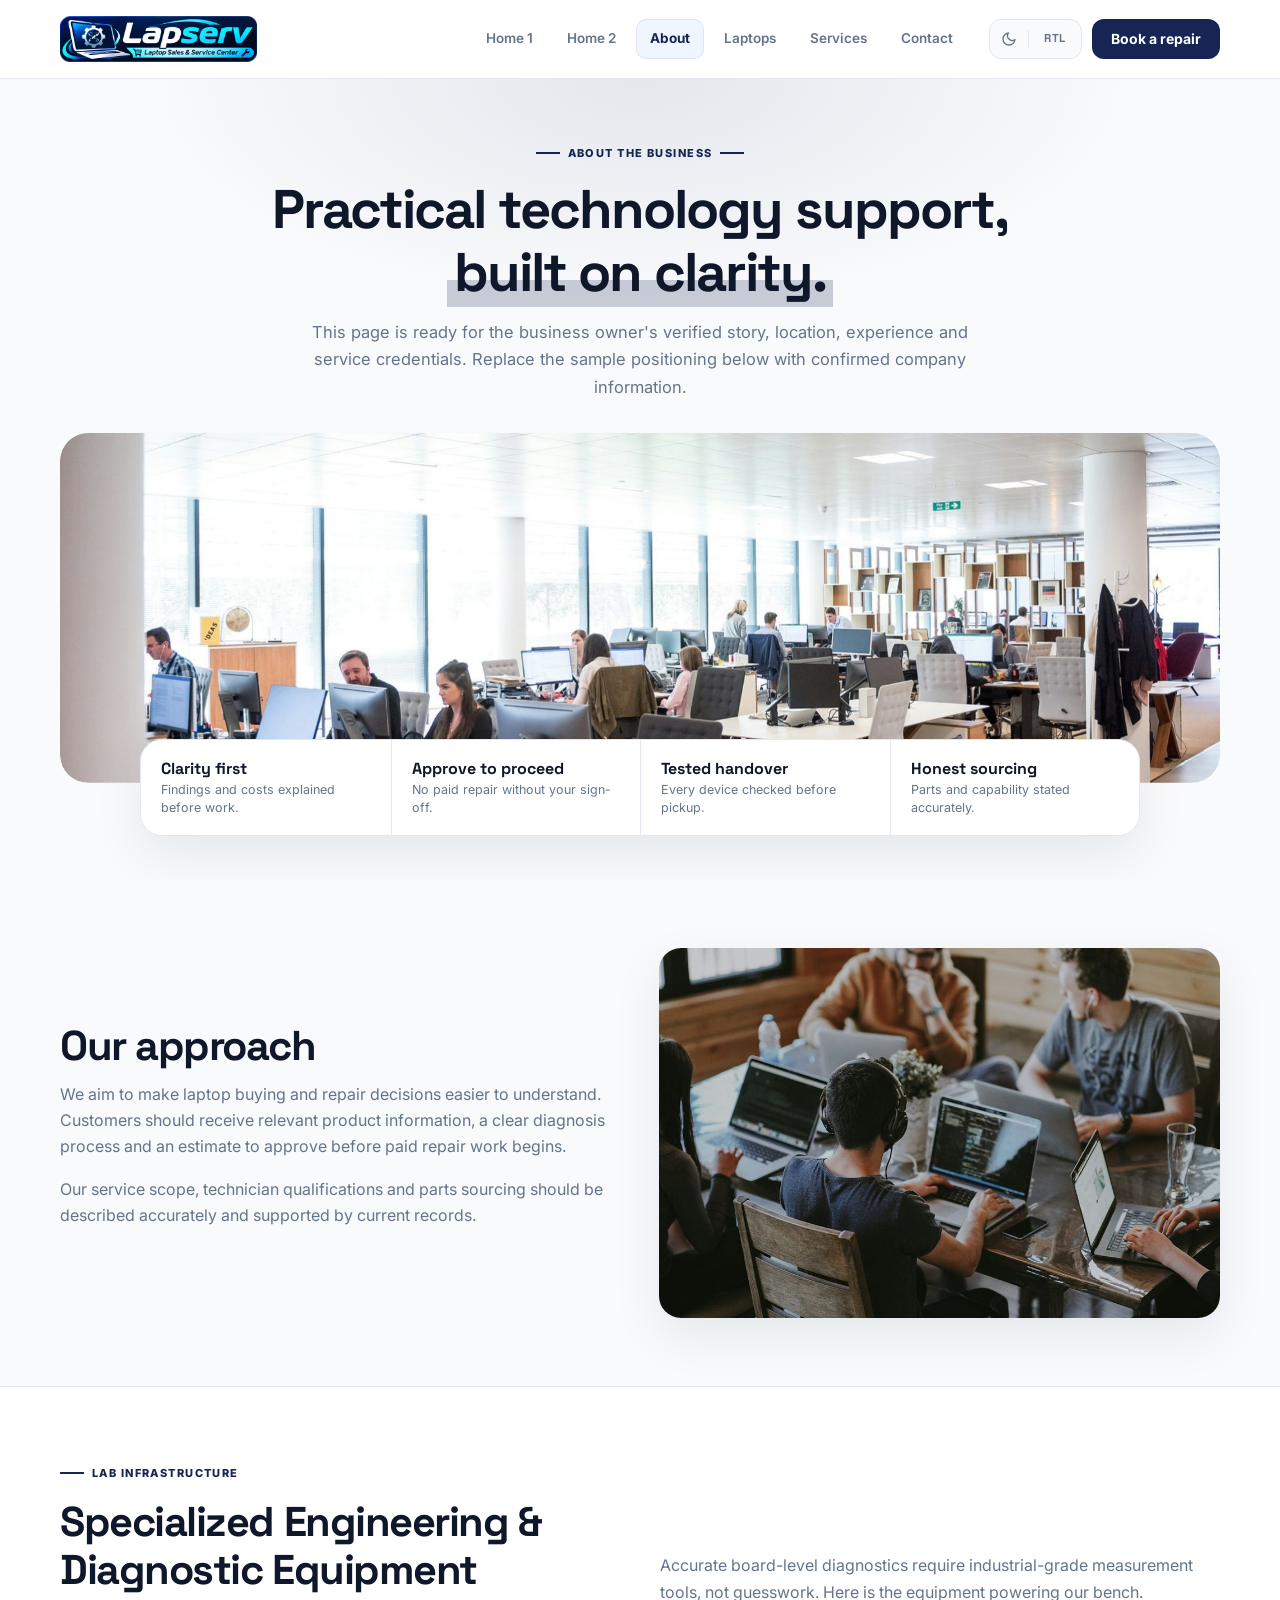
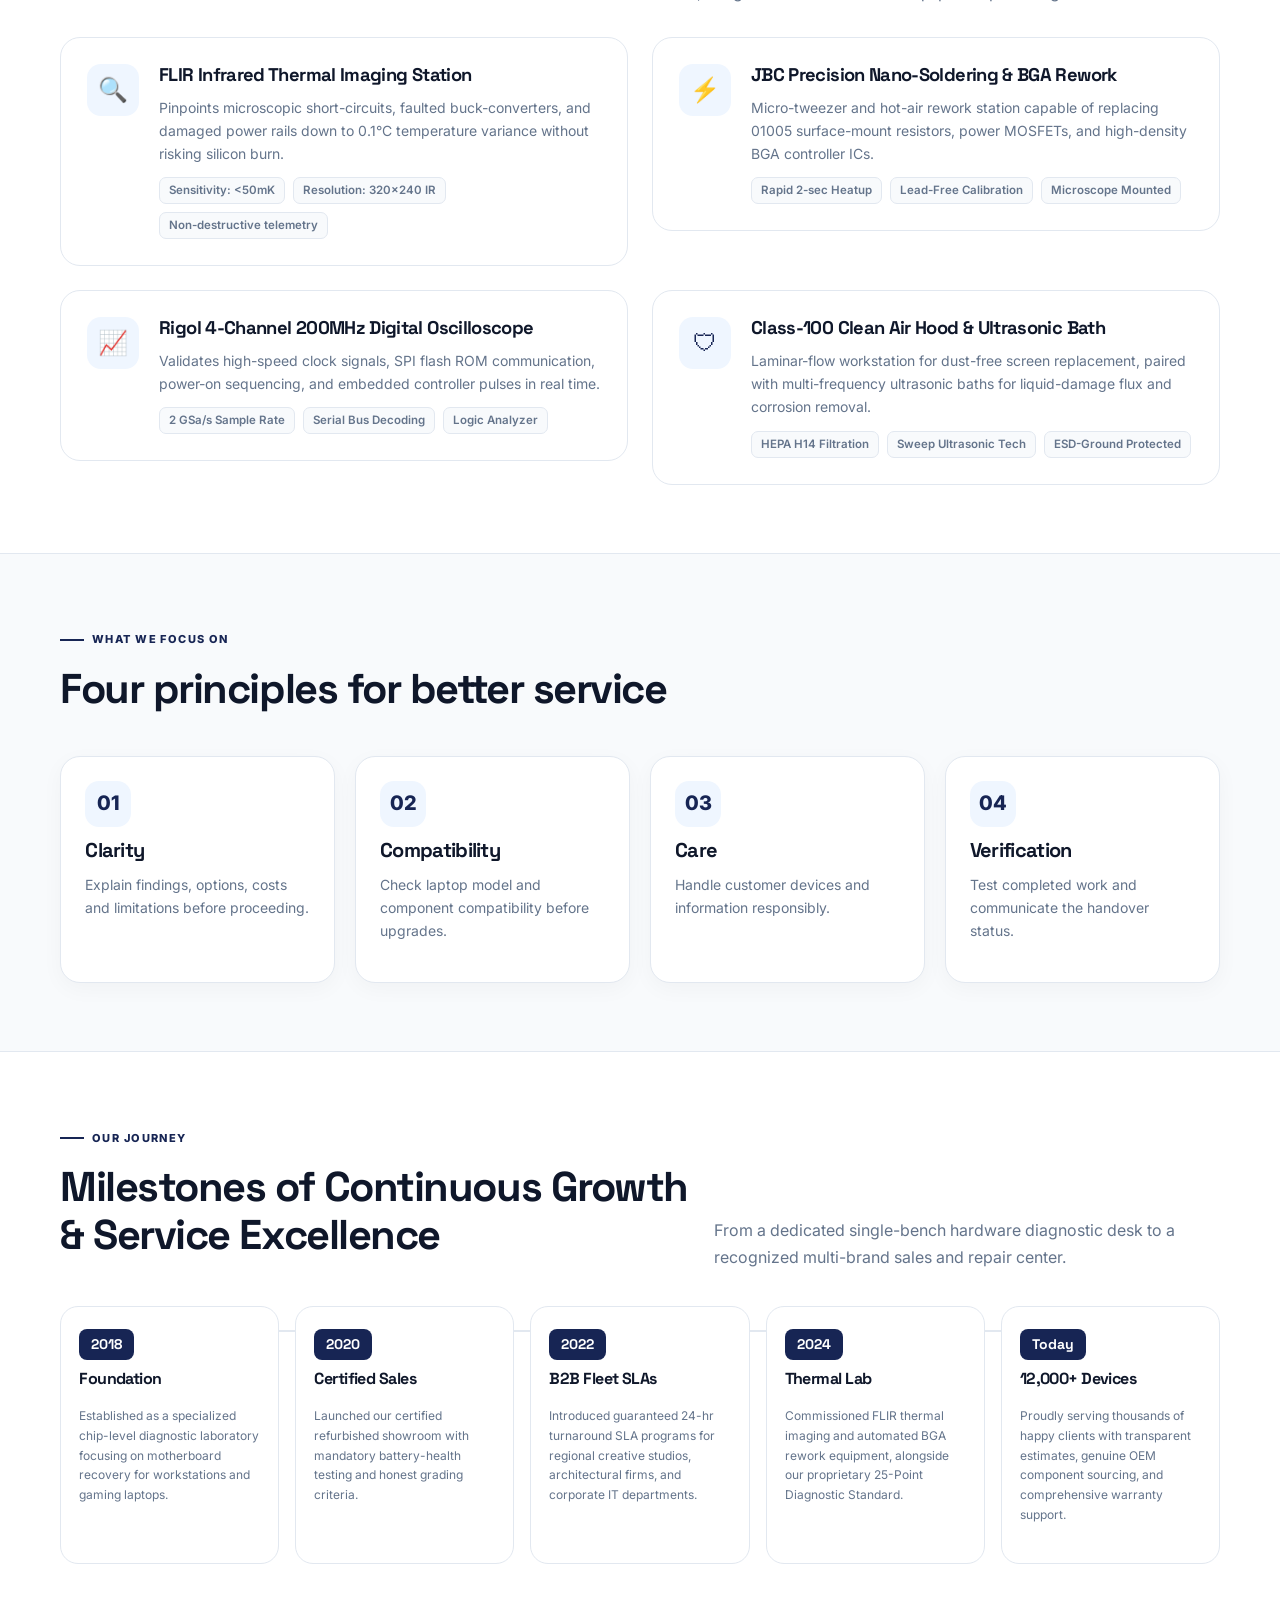
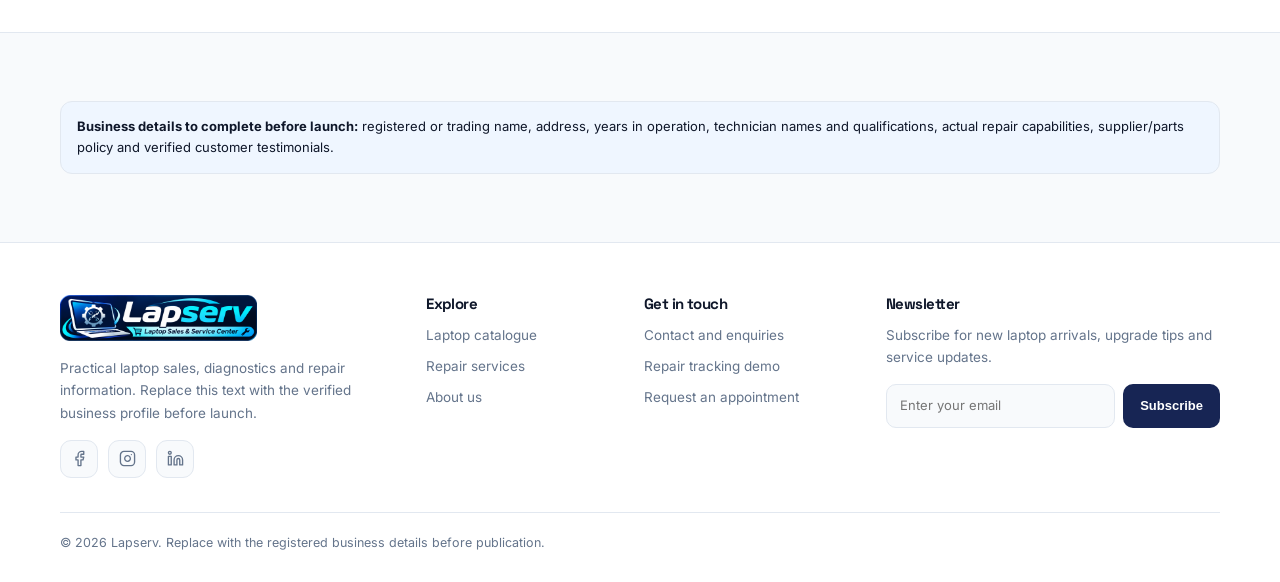
==== commit 487e293d: "fifthcommit" ====
--- a/about.html
+++ b/about.html
@@ -5,9 +5,13 @@
 
 <header class="site-header"><div class="container nav">
 <a class="brand" href="index.html" aria-label="Lapserv Home"><img src="assets/images/logo.png" alt="Lapserv"></a>
-<button class="menu-btn" aria-label="Open navigation">☰</button>
+<button class="menu-btn" aria-label="Toggle navigation" aria-expanded="false">☰</button>
 <nav class="nav-links" aria-label="Main navigation">
 <a href="index.html">Home 1</a><a href="home-2.html">Home 2</a><a class="active" aria-current="page" href="about.html">About</a><a href="laptops.html">Laptops</a><a href="services.html">Services</a><a href="contact.html">Contact</a>
+<div class="nav-drawer-actions">
+<a class="btn btn-primary" href="contact.html">Book a repair</a>
+<div class="nav-toggles" role="group" aria-label="Display preferences"><button class="icon-btn" type="button" data-theme-toggle aria-label="Toggle light and dark mode"><svg viewBox="0 0 24 24" aria-hidden="true"><path d="M21 12.79A9 9 0 1 1 11.21 3 7 7 0 0 0 21 12.79z"/></svg></button><span class="toggle-divider" aria-hidden="true"></span><button class="icon-btn" type="button" data-dir-toggle aria-label="Toggle text direction"><span data-dir-label>RTL</span></button></div>
+</div>
 </nav>
 <div class="nav-actions"><div class="nav-toggles" role="group" aria-label="Display preferences"><button class="icon-btn" type="button" data-theme-toggle aria-label="Toggle light and dark mode"><svg viewBox="0 0 24 24" aria-hidden="true"><path d="M21 12.79A9 9 0 1 1 11.21 3 7 7 0 0 0 21 12.79z"/></svg></button><span class="toggle-divider" aria-hidden="true"></span><button class="icon-btn" type="button" data-dir-toggle aria-label="Toggle text direction"><span data-dir-label>RTL</span></button></div><a class="btn btn-primary" href="contact.html">Book a repair</a></div>
 </div></header>
--- a/assets/css/style.css
+++ b/assets/css/style.css
@@ -15,17 +15,18 @@
 .container{width:min(1160px,calc(100% - 40px));margin:auto}
 
 /* Header & Navigation */
-.site-header{position:sticky;top:0;z-index:20;background:color-mix(in srgb,var(--surface) 94%,transparent);backdrop-filter:blur(16px);border-bottom:1px solid var(--border);transition:background-color .2s ease,border-color .2s ease}
-.nav{min-height:78px;display:flex;align-items:center;gap:22px}
+.site-header{position:sticky;top:0;z-index:90;background:color-mix(in srgb,var(--surface) 94%,transparent);backdrop-filter:blur(16px);border-bottom:1px solid var(--border);transition:background-color .2s ease,border-color .2s ease}
+.nav{min-height:78px;display:flex;align-items:center;gap:22px;position:relative}
 .brand{display:inline-flex;align-items:center;flex-shrink:0}
-.brand img{width:206px;height:48px;object-fit:contain;display:block}
+.brand img{width:auto;height:46px;max-width:210px;object-fit:contain;display:block}
 .nav-links{display:flex;align-items:center;gap:6px;margin-inline-start:auto}
-.nav-links a{height:40px;display:inline-flex;align-items:center;justify-content:center;font-size:13.5px;font-weight:600;color:var(--muted);padding:0 14px;border-radius:10px;position:relative;transition:all .18s ease;box-sizing:border-box;line-height:1;white-space:nowrap}
-.nav-links a:hover{color:var(--primary);background:var(--bg)}
-.nav-links a.active{color:var(--primary);background:var(--soft);font-weight:700;box-shadow:inset 0 0 0 1px rgba(23,37,84,.08)}
-[data-theme="dark"] .nav-links a:hover{color:#e2e8f0;background:rgba(255,255,255,.05)}
-[data-theme="dark"] .nav-links a.active{color:#93c5fd;background:rgba(37,99,235,.2);box-shadow:inset 0 0 0 1px rgba(147,197,253,.22)}
+.nav-links > a{height:40px;display:inline-flex;align-items:center;justify-content:center;font-size:13.5px;font-weight:600;color:var(--muted);padding:0 14px;border-radius:10px;position:relative;transition:all .18s ease;box-sizing:border-box;line-height:1;white-space:nowrap}
+.nav-links > a:hover{color:var(--primary);background:var(--bg)}
+.nav-links > a.active{color:var(--primary);background:var(--soft);font-weight:700;box-shadow:inset 0 0 0 1px rgba(23,37,84,.08)}
+[data-theme="dark"] .nav-links > a:hover{color:#e2e8f0;background:rgba(255,255,255,.05)}
+[data-theme="dark"] .nav-links > a.active{color:#93c5fd;background:rgba(37,99,235,.2);box-shadow:inset 0 0 0 1px rgba(147,197,253,.22)}
 .nav-actions{display:flex;gap:10px;align-items:center;flex-shrink:0}
+.nav-drawer-actions{display:none!important}
 
 /* Theme & RTL Header Controls - matching 40px height */
 .nav-toggles{height:40px;display:inline-flex;align-items:center;gap:3px;padding:3px;border-radius:12px;background:var(--bg);border:1px solid var(--border);box-sizing:border-box}
@@ -38,8 +39,9 @@
 .icon-btn.is-active{background:var(--soft);color:var(--primary)}
 [data-theme="dark"] .icon-btn.is-active{background:#1d4ed8;color:#fff}
 
-.menu-btn{border:1px solid var(--border);background:var(--bg);color:var(--text);width:40px;height:40px;border-radius:12px;cursor:pointer;font-size:18px;display:none;align-items:center;justify-content:center;transition:all .18s ease;box-sizing:border-box;line-height:1;flex-shrink:0}
-.menu-btn:hover{background:var(--soft);color:var(--primary)}
+.menu-btn{border:1px solid var(--border);background:var(--bg);color:var(--text);width:42px;height:42px;border-radius:12px;cursor:pointer;font-size:20px;display:none;align-items:center;justify-content:center;transition:all .18s ease;box-sizing:border-box;line-height:1;flex-shrink:0}
+.menu-btn:hover{background:var(--soft);color:var(--primary);border-color:var(--primary)}
+[data-theme="dark"] .menu-btn:hover{background:rgba(37,99,235,.2);color:#93c5fd;border-color:#3b82f6}
 
 /* Buttons */
 .btn{display:inline-flex;align-items:center;justify-content:center;gap:8px;padding:11px 18px;border-radius:12px;font-weight:700;font-size:14px;border:1px solid transparent;cursor:pointer;transition:all .2s ease;box-sizing:border-box;text-align:center;line-height:1.3}
@@ -56,7 +58,7 @@
 
 /* Hero (home pages and inner pages share one split layout) */
 .hero{padding:clamp(44px,5.5vw,64px) 0}
-.hero-grid{display:grid;grid-template-columns:1.05fr .95fr;gap:48px;align-items:center}
+.hero-grid{display:grid;grid-template-columns:1.05fr .95fr;gap:48px;align-items:center;position:relative;z-index:2}
 .hero-grid>*{min-width:0}
 .hero-copy{min-width:0}
 .hero-copy p{font-size:17.5px;max-width:590px;margin:18px 0 26px}
@@ -92,18 +94,18 @@
 [data-theme="dark"] .card-icon{color:#93c5fd}
 
 /* Image card: image / eyebrow / heading / subheading / links */
-.media-card{padding:0;overflow:hidden;display:flex;flex-direction:column;transition:transform .25s ease,box-shadow .25s ease}
+.media-card{padding:0;overflow:hidden;display:flex;flex-direction:column;transition:transform .25s ease,box-shadow .25s ease;height:100%}
 .media-card:hover{transform:translateY(-3px);box-shadow:0 16px 36px rgba(15,23,42,.1)}
 .media-card .media{height:210px;overflow:hidden;background:#e2e8f0;flex-shrink:0}
 .media-card .media img{width:100%;height:100%;object-fit:cover;object-position:center;transition:transform .5s ease}
 .media-card:hover .media img{transform:scale(1.04)}
 .media-card .card-body{display:flex;flex-direction:column;flex:1;padding:20px 22px 22px;min-width:0}
-.card-eyebrow{display:block;font-size:11px;font-weight:800;text-transform:uppercase;letter-spacing:.12em;color:var(--primary);margin-bottom:8px}
+.card-eyebrow{display:block;font-size:11px;font-weight:800;text-transform:uppercase;letter-spacing:.12em;color:var(--primary);margin-bottom:8px;min-height:16px;line-height:1.2}
 [data-theme="dark"] .card-eyebrow{color:#93c5fd}
-.media-card h3{margin:0 0 .45rem;font-size:1.2rem}
-.media-card .card-sub{font-size:14px;margin:0 0 14px}
-.media-card .specs{margin:0 0 14px}
-.card-links{margin-top:auto;padding-top:14px;border-top:1px solid var(--border);display:flex;align-items:center;justify-content:space-between;gap:8px 14px;flex-wrap:wrap}
+.media-card h3{margin:0 0 .5rem;font-size:1.2rem;min-height:2.6rem;display:flex;align-items:flex-start;line-height:1.3}
+.media-card .card-sub{font-size:14px;margin:0 0 14px;min-height:38px;line-height:1.4;display:flex;align-items:flex-start}
+.media-card .specs{margin:0 0 14px;min-height:28px;align-items:center}
+.card-links{margin-top:auto;padding-top:14px;border-top:1px solid var(--border);display:flex;align-items:center;justify-content:space-between;gap:8px 14px;flex-wrap:wrap;min-height:46px}
 .card-links .card-meta{font-size:12px;color:var(--muted);margin:0}
 .link-arrow{font-weight:700;font-size:13px;color:var(--primary);display:inline-flex;align-items:center;gap:6px}
 [data-theme="dark"] .link-arrow{color:#93c5fd}
@@ -192,13 +194,14 @@
 .estimate-features-list li:before{content:"✓";color:#16a34a;font-weight:800}
 
 /* 25-Point Diagnostic Standard */
-.audit-card-v2{background:var(--surface);border:1px solid var(--border);border-radius:18px;padding:22px;position:relative;display:flex;flex-direction:column;justify-content:space-between}
-.audit-header{display:flex;align-items:center;justify-content:space-between;gap:8px;margin-bottom:14px}
+.audit-card-v2{background:var(--surface);border:1px solid var(--border);border-radius:18px;padding:22px;position:relative;display:flex;flex-direction:column;justify-content:space-between;height:100%}
+.audit-header{display:flex;align-items:center;justify-content:space-between;gap:8px;margin-bottom:14px;min-height:26px}
 .audit-badge{font-size:11px;font-weight:800;text-transform:uppercase;padding:4px 8px;border-radius:6px;background:var(--soft);color:var(--primary)}
 [data-theme="dark"] .audit-badge{color:#93c5fd}
-.audit-card-v2 p{font-size:13.5px}
-.audit-checklist{list-style:none;padding:0;margin:14px 0 0;display:grid;gap:9px;font-size:12.5px;color:var(--muted)}
-.audit-checklist li{display:flex;align-items:flex-start;gap:7px}
+.audit-card-v2 h3{font-size:1.15rem;margin:0 0 8px;min-height:2.4rem;display:flex;align-items:flex-start;line-height:1.25}
+.audit-card-v2 p{font-size:13.5px;min-height:42px;margin:0 0 14px;line-height:1.45;color:var(--muted)}
+.audit-checklist{list-style:none;padding:0;margin:auto 0 0;display:grid;gap:9px;font-size:12.5px;color:var(--muted)}
+.audit-checklist li{display:flex;align-items:flex-start;gap:7px;min-height:24px}
 .audit-checklist li svg{width:15px;height:15px;flex-shrink:0;color:#16a34a;margin-top:3px}
 .quality-seal-strip{background:var(--soft);border:1px solid var(--border);border-radius:18px;padding:24px 30px;display:flex;align-items:center;justify-content:space-between;gap:20px;flex-wrap:wrap;margin-top:24px}
 
@@ -206,22 +209,34 @@
 .oem-brand-scroller{display:flex;flex-wrap:wrap;gap:12px;margin:24px 0 32px}
 .oem-brand-pill{background:var(--surface);border:1px solid var(--border);border-radius:12px;padding:10px 18px;display:inline-flex;align-items:center;gap:10px;font-weight:700;font-size:13px;color:var(--text);box-shadow:0 2px 6px rgba(15,23,42,.03)}
 .oem-brand-pill .dot{width:8px;height:8px;border-radius:50%;background:#16a34a;flex-shrink:0}
-.oem-shield-card{background:var(--surface);border:1px solid var(--border);border-radius:18px;padding:24px;border-top:4px solid var(--primary)}
+.oem-shield-card{background:var(--surface);border:1px solid var(--border);border-radius:18px;padding:24px;border-top:4px solid var(--primary);display:flex;flex-direction:column;height:100%}
+.oem-shield-card h3{font-size:1.15rem;margin:0 0 10px;min-height:2.4rem;display:flex;align-items:flex-start;line-height:1.25}
+.oem-shield-card p{font-size:13.5px;min-height:48px;margin:0 0 14px;line-height:1.45;color:var(--muted)}
 [data-theme="dark"] .oem-shield-card{border-top-color:#3b82f6}
 
 /* --- HOME 2 SECTIONS --- */
 /* Enterprise SLA Matrix */
-.sla-card{background:var(--surface);border:1px solid var(--border);border-radius:22px;padding:30px;display:flex;flex-direction:column;position:relative;box-shadow:var(--shadow)}
-.sla-card.popular{border:2px solid var(--primary);transform:translateY(-6px)}
-[data-theme="dark"] .sla-card.popular{border-color:#3b82f6}
-.sla-popular-tag{position:absolute;top:-12px;inset-inline-start:50%;transform:translateX(-50%);background:var(--primary);color:#fff;font-size:11px;font-weight:800;letter-spacing:.05em;text-transform:uppercase;padding:5px 14px;border-radius:999px;white-space:nowrap}
+.sla-card{background:var(--surface);border:1px solid var(--border);border-radius:22px;padding:32px 28px 28px;display:flex;flex-direction:column;position:relative;box-shadow:var(--shadow);height:100%;box-sizing:border-box}
+.sla-card.popular{border:2px solid var(--primary);box-shadow:0 12px 34px rgba(37,99,235,.15);transform:none}
+[data-theme="dark"] .sla-card.popular{border-color:#3b82f6;box-shadow:0 12px 34px rgba(59,130,246,.2)}
+
+.sla-popular-tag{position:absolute;top:-13px;inset-inline-start:50%;transform:translateX(-50%);background:var(--primary);color:#fff;font-size:11px;font-weight:800;letter-spacing:.06em;text-transform:uppercase;padding:5px 15px;border-radius:999px;white-space:nowrap;box-shadow:0 4px 12px rgba(23,37,84,.2);z-index:2}
 [dir="rtl"] .sla-popular-tag{transform:translateX(50%)}
 [data-theme="dark"] .sla-popular-tag{background:#2563eb}
-.sla-turnaround-badge{font-size:1.8rem;font-weight:800;font-family:"Space Grotesk",sans-serif;color:var(--primary);margin:14px 0 8px}
+
+.sla-header{display:flex;flex-direction:column;margin-bottom:0}
+.sla-tag-wrap{min-height:28px;display:flex;align-items:center;margin-bottom:14px}
+.sla-card .tag{margin:0;line-height:1.2}
+.sla-card h3,.sla-title{font-size:1.3rem;font-weight:800;font-family:"Space Grotesk",sans-serif;line-height:1.25;margin:0 0 10px;min-height:52px;display:flex;align-items:flex-start;color:var(--text)}
+.sla-card p,.sla-desc{font-size:13.5px;line-height:1.48;color:var(--muted);margin:0 0 18px;min-height:62px;display:flex;align-items:flex-start}
+
+.sla-turnaround-badge{font-size:1.8rem;font-weight:800;font-family:"Space Grotesk",sans-serif;color:var(--primary);height:46px;display:flex;align-items:center;margin:0 0 20px;padding:0;line-height:1;letter-spacing:-.02em}
 [data-theme="dark"] .sla-turnaround-badge{color:#93c5fd}
-.sla-list{list-style:none;padding:0;margin:20px 0 28px;display:grid;gap:12px;font-size:13.5px;color:var(--text);flex-grow:1;align-content:start}
-.sla-list li{display:flex;align-items:flex-start;gap:9px}
-.sla-list li svg{width:16px;height:16px;color:#16a34a;flex-shrink:0;margin-top:3px}
+
+.sla-list{list-style:none;padding:0;margin:0 0 28px;display:grid;gap:12px;font-size:13.5px;color:var(--text);flex-grow:1;align-content:start}
+.sla-list li{display:flex;align-items:flex-start;gap:9px;min-height:38px;line-height:1.36}
+.sla-list li svg{width:16px;height:16px;color:#16a34a;flex-shrink:0;margin-top:2px}
+.sla-card .btn{margin-top:auto;width:100%;height:44px;display:inline-flex;align-items:center;justify-content:center;font-size:14px;font-weight:700;border-radius:12px}
 
 /* Thermal & Tuning */
 .tuning-grid{display:grid;grid-template-columns:1fr 1fr;gap:36px;align-items:start}
@@ -238,9 +253,10 @@
 .metric-val{font-family:"Space Grotesk",sans-serif;font-weight:800;font-size:18px;color:#16a34a}
 
 /* --- ABOUT PAGE SECTIONS --- */
-.lab-gear-card{background:var(--surface);border:1px solid var(--border);border-radius:20px;padding:26px;display:flex;gap:20px;align-items:flex-start}
-.lab-gear-card>div:last-child{min-width:0}
-.lab-gear-card p{font-size:14px}
+.lab-gear-card{background:var(--surface);border:1px solid var(--border);border-radius:20px;padding:26px;display:flex;gap:20px;align-items:flex-start;height:100%}
+.lab-gear-card>div:last-child{min-width:0;display:flex;flex-direction:column;flex:1}
+.lab-gear-card h3{margin:0 0 8px;font-size:1.15rem;min-height:24px}
+.lab-gear-card p{font-size:14px;min-height:44px;margin:0}
 .lab-gear-icon{width:52px;height:52px;border-radius:14px;background:var(--soft);color:var(--primary);display:grid;place-items:center;font-size:24px;flex-shrink:0}
 [data-theme="dark"] .lab-gear-icon{color:#93c5fd}
 .lab-gear-specs{display:flex;flex-wrap:wrap;gap:8px;margin-top:12px}
@@ -263,12 +279,14 @@
 .badge-check{display:inline-flex;align-items:center;gap:5px;font-weight:700;color:#16a34a}
 
 .tradein-card-box{background:var(--surface);border:1px solid var(--border);border-radius:24px;padding:34px;box-shadow:var(--shadow)}
-.tradein-step-box{background:var(--bg);border:1px solid var(--border);border-radius:16px;padding:26px 22px 22px;position:relative}
+.tradein-step-box{background:var(--bg);border:1px solid var(--border);border-radius:16px;padding:26px 22px 22px;position:relative;display:flex;flex-direction:column;height:100%}
+.tradein-step-box h4{font-size:1rem;margin:0 0 8px;min-height:24px;display:flex;align-items:center}
+.tradein-step-box p{font-size:13.5px;margin:0;line-height:1.45;min-height:42px}
 .tradein-step-num{position:absolute;top:-12px;inset-inline-start:20px;background:var(--primary);color:#fff;width:26px;height:26px;border-radius:50%;display:grid;place-items:center;font-size:12px;font-weight:800}
 [data-theme="dark"] .tradein-step-num{background:#2563eb}
 
 /* --- CONTACT PAGE: SOCIAL HUB & MAP --- */
-.social-hub-card{background:var(--surface);border:1px solid var(--border);border-radius:18px;padding:22px;display:flex;flex-direction:column;justify-content:space-between;transition:transform .2s ease,box-shadow .2s ease,border-color .2s ease;color:inherit}
+.social-hub-card{background:var(--surface);border:1px solid var(--border);border-radius:18px;padding:22px;display:flex;flex-direction:column;justify-content:space-between;transition:transform .2s ease,box-shadow .2s ease,border-color .2s ease;color:inherit;height:100%}
 .social-hub-card:hover{transform:translateY(-3px);box-shadow:0 12px 28px rgba(15,23,42,.08);border-color:var(--primary)}
 .social-hub-top{display:flex;align-items:center;justify-content:space-between;gap:8px;margin-bottom:12px}
 .social-hub-icon{width:44px;height:44px;border-radius:12px;display:grid;place-items:center;flex-shrink:0}
@@ -280,9 +298,10 @@
 .social-status-pill{font-size:11px;font-weight:700;padding:3px 8px;border-radius:999px;background:var(--soft);color:var(--muted);white-space:nowrap}
 .social-status-pill.live{background:#dcfce7;color:#166534}
 [data-theme="dark"] .social-status-pill.live{background:rgba(22,163,74,.2);color:#86efac}
-.social-hub-cta{font-size:12.5px;font-weight:700;color:var(--primary);margin-top:14px;display:flex;align-items:center;gap:6px}
+.social-hub-card h4{margin:0 0 6px;min-height:24px}
+.social-hub-card p{font-size:13.5px;min-height:40px;margin:0}
+.social-hub-cta{font-size:12.5px;font-weight:700;color:var(--primary);margin-top:auto;padding-top:14px;display:flex;align-items:center;gap:6px}
 [data-theme="dark"] .social-hub-cta{color:#93c5fd}
-.social-hub-card h4{margin-bottom:.4rem}
 
 .map-embed-wrapper{display:grid;grid-template-columns:1.2fr .8fr;gap:24px;background:var(--surface);border:1px solid var(--border);border-radius:24px;padding:24px;box-shadow:var(--shadow);margin-top:34px}
 .map-embed-wrapper>*{min-width:0}
@@ -311,6 +330,72 @@
 @keyframes archRise{from{opacity:0;transform:translateY(50px) scale(.96)}to{opacity:1;transform:none}}
 @keyframes ringIn{from{opacity:0;transform:scale(.7) rotate(-40deg)}to{opacity:1;transform:none}}
 
+/* Animated Connection Curves & Passing Arrows (Home 1 & Home 2) */
+.flow-connections{position:absolute;pointer-events:none;z-index:1;overflow:visible;user-select:none}
+.flow-connections.flow-left{top:clamp(8px,3vw,35px);inset-inline-start:-18px;width:min(490px,50vw);height:auto;max-height:510px;opacity:.9}
+.flow-connections.flow-right{top:clamp(12px,4vw,45px);inset-inline-end:-18px;width:min(510px,52vw);height:auto;max-height:520px;opacity:.94}
+.flow-connections.flow-home2-center{position:absolute;left:52%;top:52%;transform:translate(-50%,-50%);width:clamp(440px,42vw,580px);height:clamp(400px,38vw,520px);z-index:1;pointer-events:none;opacity:.98}
+[dir="rtl"] .flow-connections.flow-left{inset-inline-start:auto;inset-inline-end:-18px;transform:scaleX(-1)}
+[dir="rtl"] .flow-connections.flow-right{inset-inline-end:auto;inset-inline-start:-18px;transform:scaleX(-1)}
+[dir="rtl"] .flow-connections.flow-home2-center{left:auto;right:52%;transform:translate(50%,-50%) scaleX(-1)}
+
+.flow-svg{width:100%;height:auto;display:block;overflow:visible;filter:drop-shadow(0 4px 18px rgba(37,99,235,.15))}
+[data-theme="dark"] .flow-svg{filter:drop-shadow(0 6px 24px rgba(56,189,248,.32))}
+.hero-cinema .flow-svg{filter:drop-shadow(0 8px 30px rgba(124,58,237,.38))}
+.flow-left-svg,.flow-right-svg,.flow-home2-svg{display:block}
+.flow-bg-glow{pointer-events:none}
+.flow-path,.flow-main-1,.flow-main-2,.flow-main-3,.flow-main-4,.flow-main-tl,.flow-main-tr,.flow-main-bl,.flow-main-br,.flow-main-loop{transition:stroke .3s ease;stroke-linecap:round;stroke-linejoin:round}
+.flow-pulse{pointer-events:none}
+.flow-nodes{pointer-events:none}
+
+@keyframes flowFloatL{
+  0%{transform:translate(0,0) rotate(0deg)}
+  50%{transform:translate(8px,-10px) rotate(1.2deg)}
+  100%{transform:translate(-5px,8px) rotate(-.8deg)}
+}
+@keyframes flowFloatR{
+  0%{transform:translate(0,0) rotate(0deg)}
+  50%{transform:translate(-8px,-12px) rotate(-1.2deg)}
+  100%{transform:translate(6px,10px) rotate(1deg)}
+}
+@keyframes flowFloatCenter{
+  0%,100%{transform:translate(0,0) scale(1)}
+  50%{transform:translate(6px,-6px) scale(1.02)}
+}
+.flow-left .flow-svg{animation:flowFloatL 11s ease-in-out infinite}
+.flow-right .flow-svg{animation:flowFloatR 12s ease-in-out infinite}
+.flow-home2-center .flow-svg{animation:flowFloatCenter 9s ease-in-out infinite}
+
+/* Traveling energetic signal / connection pulses */
+@keyframes pulseStreamL{
+  0%{stroke-dashoffset:420}
+  100%{stroke-dashoffset:0}
+}
+@keyframes pulseStreamR{
+  0%{stroke-dashoffset:0}
+  100%{stroke-dashoffset:420}
+}
+.flow-pulse-1{animation:pulseStreamL 4.5s linear infinite}
+.flow-pulse-2{animation:pulseStreamL 3.2s -1.4s linear infinite}
+.flow-pulse-r1{animation:pulseStreamR 4.8s linear infinite}
+.flow-pulse-r2{animation:pulseStreamR 3.5s -1.2s linear infinite}
+.flow-pulse-tl{animation:pulseStreamL 4.2s linear infinite}
+.flow-pulse-tr{animation:pulseStreamL 3.8s -1.5s linear infinite}
+.flow-pulse-bl{animation:pulseStreamR 4.6s -.8s linear infinite}
+.flow-pulse-br{animation:pulseStreamR 4s -2s linear infinite}
+
+/* Intersecting connection junction nodes & ring pulse */
+@keyframes nodePulseAnim{
+  0%,100%{transform:scale(1);opacity:.75}
+  50%{transform:scale(1.45);opacity:1;filter:drop-shadow(0 0 6px currentColor)}
+}
+@keyframes ringPulseAnim{
+  0%{transform:scale(.7);opacity:1}
+  100%{transform:scale(2.2);opacity:0}
+}
+.flow-node.node-pulse{transform-box:fill-box;transform-origin:center;animation:nodePulseAnim 2.8s ease-in-out infinite}
+.flow-ring-pulse{transform-box:fill-box;transform-origin:center;animation:ringPulseAnim 2.4s ease-out infinite}
+
 .float-chip{position:absolute;z-index:3;display:inline-flex;align-items:center;gap:8px;background:var(--surface);color:var(--text);border:1px solid var(--border);box-shadow:var(--shadow);padding:10px 14px;border-radius:14px;font-size:12.5px;font-weight:700;line-height:1.2;white-space:nowrap}
 .chip-dot{width:8px;height:8px;border-radius:50%;background:#16a34a;flex-shrink:0;animation:pulseDot 2s infinite}
 
@@ -329,47 +414,47 @@
 .hero-classic .hero-visual .hero-art{animation:fadeUp .9s .15s both}
 
 /* 2. HOME 2 - cinematic dark hero with Ken Burns, orbs, rotating word, glass metrics, marquee */
-.hero-cinema{position:relative;isolation:isolate;overflow:hidden;color:#e8eefc;background:#05070d;min-height:clamp(540px,calc(100svh - 78px),760px);display:flex;flex-direction:column}
+.hero-cinema{position:relative;isolation:isolate;overflow:hidden;color:#e8eefc;background:#05070d;height:calc(100svh - 78px);min-height:560px;max-height:860px;display:flex;flex-direction:column;justify-content:space-between;box-sizing:border-box}
 .hc-bg{position:absolute;inset:0;z-index:-4;overflow:hidden}
 .hc-bg img{width:100%;height:100%;object-fit:cover;object-position:center;animation:kenburns 26s ease-in-out infinite alternate}
-.hc-overlay{position:absolute;inset:0;z-index:-3;background:linear-gradient(90deg,rgba(5,7,13,.95) 0%,rgba(5,7,13,.8) 42%,rgba(5,7,13,.4) 100%),linear-gradient(0deg,#05070d 0%,transparent 38%)}
+.hc-overlay{position:absolute;inset:0;z-index:-3;background:linear-gradient(90deg,rgba(5,7,13,.95) 0%,rgba(5,7,13,.82) 42%,rgba(5,7,13,.42) 100%),linear-gradient(0deg,#05070d 0%,transparent 36%)}
 .hc-gridlines{position:absolute;inset:0;z-index:-2;background-image:linear-gradient(rgba(255,255,255,.05) 1px,transparent 1px),linear-gradient(90deg,rgba(255,255,255,.05) 1px,transparent 1px);background-size:56px 56px;-webkit-mask-image:radial-gradient(ellipse at 30% 40%,#000 0%,transparent 72%);mask-image:radial-gradient(ellipse at 30% 40%,#000 0%,transparent 72%)}
 .hc-orb{position:absolute;z-index:-2;border-radius:50%;filter:blur(70px);opacity:.5;animation:orb 14s ease-in-out infinite;pointer-events:none}
 .hc-orb-1{width:min(420px,70vw);aspect-ratio:1;background:#2563eb;top:-120px;inset-inline-start:-80px}
 .hc-orb-2{width:min(360px,60vw);aspect-ratio:1;background:#7c3aed;bottom:-100px;inset-inline-end:8%;animation-delay:-6s}
-.hc-inner{flex:1;display:grid;grid-template-columns:1.1fr .9fr;gap:40px;align-items:center;padding-block:clamp(40px,5vw,64px) clamp(32px,4vw,48px)}
+.hc-inner{flex:1;display:grid;grid-template-columns:1.15fr .85fr;gap:36px;align-items:center;padding-block:clamp(14px,2.2vh,28px);position:relative;z-index:2;width:min(1160px,calc(100% - 40px));margin:auto}
 .hc-inner>*{min-width:0}
 .hc-copy>*{animation:fadeUp .8s both}
 .hc-copy>:nth-child(2){animation-delay:.1s}
 .hc-copy>:nth-child(3){animation-delay:.2s}
 .hc-copy>:nth-child(4){animation-delay:.3s}
 .hc-copy>:nth-child(5){animation-delay:.4s}
-.hc-badge{display:inline-flex;gap:10px;align-items:center;padding:7px 14px;border:1px solid rgba(255,255,255,.18);border-radius:999px;background:rgba(255,255,255,.07);-webkit-backdrop-filter:blur(8px);backdrop-filter:blur(8px);font-size:12px;font-weight:700;letter-spacing:.08em;text-transform:uppercase;color:#cfe0ff}
-.hc-badge i{width:8px;height:8px;border-radius:50%;background:#22c55e;animation:pulseDot 2s infinite}
-.hero-cinema h1{color:#fff;font-size:clamp(2rem,4.4vw,3.8rem);margin:18px 0 0;line-height:1.1}
+.hc-badge{display:inline-flex;gap:8px;align-items:center;padding:6px 13px;border:1px solid rgba(255,255,255,.18);border-radius:999px;background:rgba(255,255,255,.07);-webkit-backdrop-filter:blur(8px);backdrop-filter:blur(8px);font-size:11.5px;font-weight:700;letter-spacing:.08em;text-transform:uppercase;color:#cfe0ff;margin-bottom:4px}
+.hc-badge i{width:7px;height:7px;border-radius:50%;background:#22c55e;animation:pulseDot 2s infinite}
+.hero-cinema h1{color:#fff;font-size:clamp(1.85rem,3.3vw,3.1rem);margin:8px 0 0;line-height:1.12}
 .hc-line{display:block}
 .rotator{display:grid;overflow:hidden;height:1.3em;padding-bottom:.1em}
 .rotator span{grid-area:1/1;opacity:0;transform:translateY(100%);animation:rot 9s infinite;background:linear-gradient(90deg,#60a5fa,#a78bfa,#22d3ee);-webkit-background-clip:text;background-clip:text;color:transparent;width:max-content;max-width:100%}
 .rotator span:nth-child(2){animation-delay:3s}
 .rotator span:nth-child(3){animation-delay:6s}
-.hc-copy p{color:#b6c3dd;font-size:clamp(.98rem,1.5vw,1.1rem);max-width:560px;margin:18px 0 26px}
+.hc-copy p{color:#b6c3dd;font-size:clamp(.92rem,1.1vw,1.05rem);max-width:530px;margin:12px 0 20px;line-height:1.5}
 .hero-cinema .btn-primary{background:linear-gradient(135deg,#2563eb,#7c3aed);box-shadow:0 10px 30px rgba(79,70,229,.45)}
 .hero-cinema .btn-primary:hover{filter:brightness(1.12)}
 .hero-cinema .btn-ghost{border-color:rgba(255,255,255,.28);color:#fff;background:rgba(255,255,255,.06);-webkit-backdrop-filter:blur(6px);backdrop-filter:blur(6px)}
 .hero-cinema .btn-ghost:hover{background:rgba(255,255,255,.14)}
-.hero-cinema .trust-row{color:#9fb0cf}
-.hc-cards{display:grid;gap:14px;justify-items:end;transform:translate3d(calc(var(--px,0) * -14px),calc(var(--py,0) * -10px),0);transition:transform .25s ease-out}
-.hc-card{width:min(340px,100%);padding:16px 20px;border-radius:20px;background:linear-gradient(135deg,rgba(255,255,255,.14),rgba(255,255,255,.05));border:1px solid rgba(255,255,255,.2);-webkit-backdrop-filter:blur(14px);backdrop-filter:blur(14px);box-shadow:0 20px 50px rgba(0,0,0,.4);display:grid;grid-template-columns:auto 1fr;gap:2px 16px;align-items:center;animation:cardIn .9s calc(.35s + var(--i,0) * .15s) both,floatY 7s calc(1.4s + var(--i,0) * -2.3s) ease-in-out infinite}
+.hero-cinema .trust-row{color:#9fb0cf;margin-top:16px;font-size:11.5px}
+.hc-cards{display:grid;gap:11px;justify-items:end;transform:translate3d(calc(var(--px,0) * -14px),calc(var(--py,0) * -10px),0);transition:transform .25s ease-out}
+.hc-card{width:min(330px,100%);padding:13px 18px;border-radius:18px;background:linear-gradient(135deg,rgba(255,255,255,.14),rgba(255,255,255,.05));border:1px solid rgba(255,255,255,.2);-webkit-backdrop-filter:blur(14px);backdrop-filter:blur(14px);box-shadow:0 16px 40px rgba(0,0,0,.35);display:grid;grid-template-columns:auto 1fr;gap:2px 14px;align-items:center;animation:cardIn .9s calc(.35s + var(--i,0) * .15s) both,floatY 7s calc(1.4s + var(--i,0) * -2.3s) ease-in-out infinite}
 .hc-card:nth-child(1){--i:0}
-.hc-card:nth-child(2){--i:1;margin-inline-end:32px}
+.hc-card:nth-child(2){--i:1;margin-inline-end:26px}
 .hc-card:nth-child(3){--i:2}
-.hc-card .ic{grid-row:span 2;width:48px;height:48px;border-radius:14px;display:grid;place-items:center;font-size:21px;background:rgba(96,165,250,.2);color:#bfdbfe}
-.hc-card strong{font:800 1.8rem "Space Grotesk",sans-serif;color:#fff;line-height:1.05}
-.hc-card small{color:#9fb0cf;font-size:12px;line-height:1.35}
-.hc-marquee{border-top:1px solid rgba(255,255,255,.1);background:rgba(5,7,13,.6);-webkit-backdrop-filter:blur(8px);backdrop-filter:blur(8px);overflow:hidden;direction:ltr;padding:13px 0}
+.hc-card .ic{grid-row:span 2;width:44px;height:44px;border-radius:13px;display:grid;place-items:center;font-size:20px;background:rgba(96,165,250,.2);color:#bfdbfe}
+.hc-card strong{font:800 1.65rem "Space Grotesk",sans-serif;color:#fff;line-height:1.05}
+.hc-card small{color:#9fb0cf;font-size:11.5px;line-height:1.35}
+.hc-marquee{border-top:1px solid rgba(255,255,255,.1);background:rgba(5,7,13,.75);-webkit-backdrop-filter:blur(8px);backdrop-filter:blur(8px);overflow:hidden;direction:ltr;padding:10px 0;flex-shrink:0}
 .hc-track{display:flex;width:max-content;animation:marq 40s linear infinite}
 .hc-marquee:hover .hc-track{animation-play-state:paused}
-.hc-track span{display:inline-flex;align-items:center;gap:22px;padding-inline-end:22px;font:600 12px "Space Grotesk",sans-serif;letter-spacing:.16em;text-transform:uppercase;color:#9fb0cf;white-space:nowrap}
+.hc-track span{display:inline-flex;align-items:center;gap:22px;padding-inline-end:22px;font:600 11.5px "Space Grotesk",sans-serif;letter-spacing:.16em;text-transform:uppercase;color:#9fb0cf;white-space:nowrap}
 .hc-track span:after{content:"✦";color:#60a5fa}
 
 /* Scroll-reveal system (used on Home 2) */
@@ -380,10 +465,10 @@
 html.js [dir="rtl"] .reveal-right{transform:translateX(-40px)}
 html.js .reveal-zoom{transform:scale(.93)}
 html.js .reveal.in{opacity:1;transform:none}
-html.js .sla-card.popular.reveal.in{transform:translateY(-6px)}
-.sla-card{transition:transform .35s ease,box-shadow .35s ease}
-.sla-card:hover{transform:translateY(-8px);box-shadow:0 26px 60px rgba(15,23,42,.16)}
-.sla-card.popular:hover{transform:translateY(-12px)}
+html.js .sla-card.popular.reveal.in{transform:none}
+.sla-card{transition:transform .3s ease,box-shadow .3s ease}
+.sla-card:hover{transform:translateY(-6px);box-shadow:0 24px 50px rgba(15,23,42,.14)}
+.sla-card.popular:hover{transform:translateY(-6px);box-shadow:0 24px 50px rgba(37,99,235,.2)}
 .tuning-step-box{transition:transform .3s ease,border-color .3s ease,box-shadow .3s ease}
 .tuning-step-box:hover{transform:translateX(6px);border-color:var(--primary);box-shadow:0 10px 26px rgba(15,23,42,.08)}
 [dir="rtl"] .tuning-step-box:hover{transform:translateX(-6px)}
@@ -498,12 +583,14 @@
   .hc-inner{gap:32px}
   .hd-copy{max-width:min(520px,56%)}
   .hd-steps{grid-template-columns:repeat(2,1fr);max-width:480px}
+  .flow-connections.flow-left{width:min(420px,46vw);inset-inline-start:-12px}
+  .flow-connections.flow-right{width:min(440px,48vw);inset-inline-end:-12px}
 }
 @media(max-width:1040px){
-  .nav{gap:10px}
-  .brand img{width:171px;height:40px}
+  .nav{gap:12px}
+  .brand img{height:42px;max-width:180px}
   .nav-links{gap:3px}
-  .nav-links a{font-size:12.5px;padding:0 10px}
+  .nav-links > a{font-size:12.5px;padding:0 10px}
 }
 @media(max-width:1000px){
   .map-embed-wrapper{grid-template-columns:1fr}
@@ -514,11 +601,13 @@
 @media(max-width:960px){
   .grid-3,.sla-matrix-grid,.oem-shield-grid,.tradein-steps-grid{--cols:2}
   .footer-grid{grid-template-columns:1fr 1fr;gap:28px}
-  .hc-inner{grid-template-columns:1fr;padding-block:48px 36px;gap:28px}
+  .hero-cinema{height:auto;min-height:0;max-height:none}
+  .hc-inner{grid-template-columns:1fr;padding-block:44px 32px;gap:26px}
   .hc-cards{grid-template-columns:repeat(3,1fr);justify-items:stretch;transform:none}
   .hc-card,.hc-card:nth-child(2){width:auto;margin:0;grid-template-columns:1fr;gap:8px;padding:16px}
   .hc-card .ic{grid-row:auto;width:42px;height:42px;font-size:18px}
-  .hero-cinema{min-height:0}
+  .flow-connections.flow-home2-center{position:absolute;left:50%;top:50%;transform:translate(-50%,-50%);width:min(460px,78vw);height:min(420px,72vw);max-height:430px;margin:0;opacity:.88;z-index:1}
+  [dir="rtl"] .flow-connections.flow-home2-center{left:auto;right:50%;transform:translate(50%,-50%) scaleX(-1)}
 }
 @media(max-width:900px){
   .hero{padding:40px 0 44px}
@@ -531,14 +620,22 @@
   .section-head{display:block}
   .section-head p{margin-top:10px}
   .estimate-receipt-card{position:static}
-  /* collapsible navigation */
-  .nav{min-height:68px}
-  .site-header .brand{margin-inline-end:auto}
-  .menu-btn{display:inline-flex;order:3}
-  .nav-links{display:none;position:absolute;inset-inline:20px;top:68px;padding:14px;background:var(--surface);border:1px solid var(--border);border-radius:16px;box-shadow:var(--shadow);flex-direction:column;align-items:stretch;gap:4px;margin:0}
+  /* collapsible navigation - clean header with only logo & hamburger */
+  .nav{min-height:68px;justify-content:space-between;position:relative}
+  .site-header .brand{margin:0;display:inline-flex;align-items:center}
+  .site-header .brand img{height:44px;max-width:190px}
+  .site-header .nav-actions{display:none!important}
+  .menu-btn{display:inline-flex;order:2;margin-inline-start:auto}
+  .nav-links{display:none;position:absolute;inset-inline:0;top:calc(100% + 8px);padding:16px;background:var(--surface);border:1px solid var(--border);border-radius:18px;box-shadow:0 18px 42px rgba(15,23,42,.14);flex-direction:column;align-items:stretch;gap:4px;margin:0;max-height:calc(100vh - 84px);overflow-y:auto;-webkit-overflow-scrolling:touch;z-index:100}
   .nav-links.open{display:flex}
-  .nav-links a{justify-content:flex-start;padding:0 14px;font-size:14px}
-  .nav-links a:hover{background:var(--soft)}
+  .nav-links > a{justify-content:flex-start;padding:0 16px;height:42px;font-size:14.5px;font-weight:600;border-radius:10px}
+  .nav-links > a:hover{background:var(--soft)}
+  /* Mobile drawer actions: CTA and Theme/RTL toggles */
+  .nav-drawer-actions{display:flex!important;flex-direction:column;gap:10px;margin-top:8px;padding-top:12px;border-top:1px solid var(--border)}
+  .nav-drawer-actions .btn{width:100%;height:44px;padding:0 18px;display:inline-flex;align-items:center;justify-content:center;font-size:14px;font-weight:700;border-radius:12px;text-align:center;box-shadow:0 4px 14px rgba(23,37,84,.14)}
+  .nav-drawer-actions .nav-toggles{width:100%;height:42px;display:flex;align-items:center;justify-content:space-between;padding:3px;border-radius:12px;background:var(--bg);border:1px solid var(--border);box-sizing:border-box}
+  .nav-drawer-actions .icon-btn{flex:1;height:34px;display:inline-flex;align-items:center;justify-content:center;gap:6px;font-size:12px;font-weight:700;border-radius:9px}
+  .nav-drawer-actions .toggle-divider{height:20px}
   /* hero tablet adjustments */
   .hs-visual{order:0;width:min(100%,340px)}
   .hs-arch{height:clamp(250px,48vw,340px)}
@@ -557,6 +654,8 @@
   .hd-image:after{display:none}
   .hct-visual{width:min(100%,310px)}
   .hero-classic .hero-visual{margin-inline:0 12px}
+  .flow-connections.flow-left{width:min(350px,50vw);top:5px;opacity:.75}
+  .flow-connections.flow-right{width:min(380px,52vw);top:15px;opacity:.8}
 }
 
 /* Mobile View (<= 768px): Strict 1fr single-column layout across all grids & sections */
@@ -582,6 +681,9 @@
   .hs-chip.c1{inset-inline-start:8px}
   .hs-chip.c2{inset-inline-end:8px}
   .hs-chip.c3{inset-inline-start:8px}
+  .flow-connections.flow-left{width:min(310px,65vw);opacity:.65}
+  .flow-connections.flow-right{width:min(330px,68vw);opacity:.7}
+  .flow-connections.flow-home2-center{width:min(410px,84vw);height:min(370px,76vw);opacity:.84}
 }
 
 @media(max-width:600px){
@@ -595,19 +697,18 @@
   .hct-chip.c1{inset-inline-start:0}
   .he-banner,.he-banner img{border-radius:20px}
   .hc-track span{font-size:11.5px}
+  .flow-connections.flow-left{width:250px;opacity:.55;inset-inline-start:-10px}
+  .flow-connections.flow-right{width:260px;opacity:.6;inset-inline-end:-10px}
+  .flow-connections.flow-home2-center{width:min(350px,88vw);height:min(310px,78vw);opacity:.8}
 }
 @media(max-width:560px){
-  .nav-actions .btn{display:none}
   .grid-3,.grid-4,.audit-grid,.sla-matrix-grid,.oem-shield-grid,.tradein-steps-grid,.social-hub-grid,.timeline-track,.lab-gear-grid{--gap:16px;gap:16px}
 }
 @media(max-width:480px){
   .container{width:min(100% - 28px,1160px)}
-  .nav-links{inset-inline:14px}
-  .brand img{width:clamp(110px,36vw,150px);height:36px}
-  .menu-btn{width:36px;height:36px}
-  .nav-toggles{height:36px}
-  .icon-btn{height:28px;padding:0 9px}
-  .icon-btn[data-theme-toggle]{width:28px;height:28px;padding:0}
+  .nav{min-height:64px}
+  .site-header .brand img{height:40px;max-width:175px}
+  .menu-btn{width:40px;height:40px;font-size:19px}
   .card{padding:20px}
   .media-card .media{height:clamp(175px,50vw,205px)}
   .media-card .card-body{padding:18px 18px 20px}
@@ -626,6 +727,9 @@
   .hero-classic .hero-visual:before{inset-block:12px -12px;inset-inline:12px -12px;border-radius:24px}
   .hero-classic .hero-visual{margin-block-end:12px;margin-inline-end:12px}
   .float-chip{font-size:11.5px;padding:8px 11px;white-space:normal;max-width:72%}
+  .flow-connections.flow-left{width:205px;opacity:.45}
+  .flow-connections.flow-right{width:215px;opacity:.5}
+  .flow-connections.flow-home2-center{width:min(300px,90vw);height:min(270px,80vw);opacity:.75}
   .hs-visual{width:min(100%,280px)}
   .hs-arch{height:clamp(215px,64vw,270px)}
   .hs-chip.c1,.hs-chip.c2,.hs-chip.c3{inset-inline-start:auto;inset-inline-end:auto}
@@ -644,9 +748,9 @@
 }
 @media(max-width:380px){
   .container{width:min(100% - 24px,1160px)}
-  .nav{gap:6px}
-  .brand img{width:112px;height:28px}
-  .nav-actions{gap:6px}
+  .nav{min-height:58px;gap:8px}
+  .site-header .brand img{height:36px;max-width:155px}
+  .menu-btn{width:38px;height:38px;font-size:18px}
   .section{padding:40px 0}
   .pill-btn{padding:8px 11px;font-size:12.5px;width:100%}
   .oem-brand-pill{padding:9px 12px;font-size:12px;width:100%}
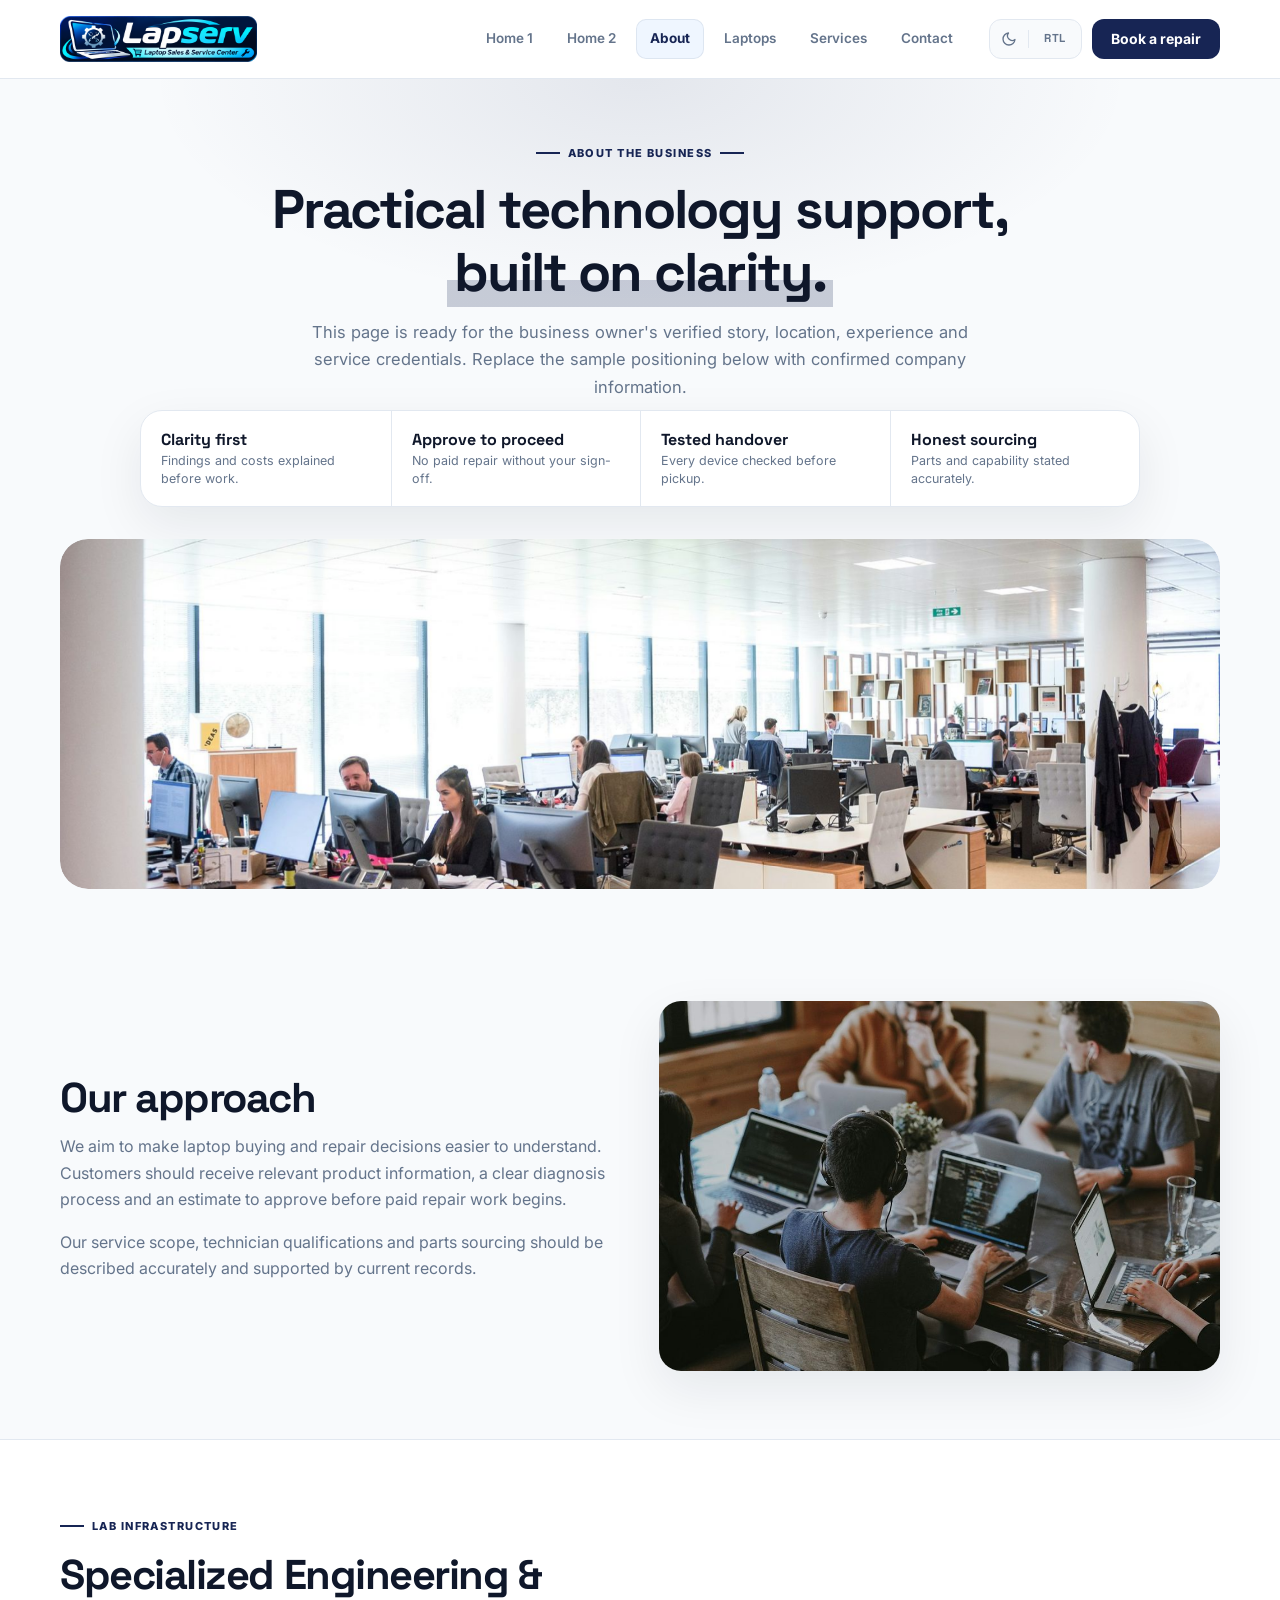
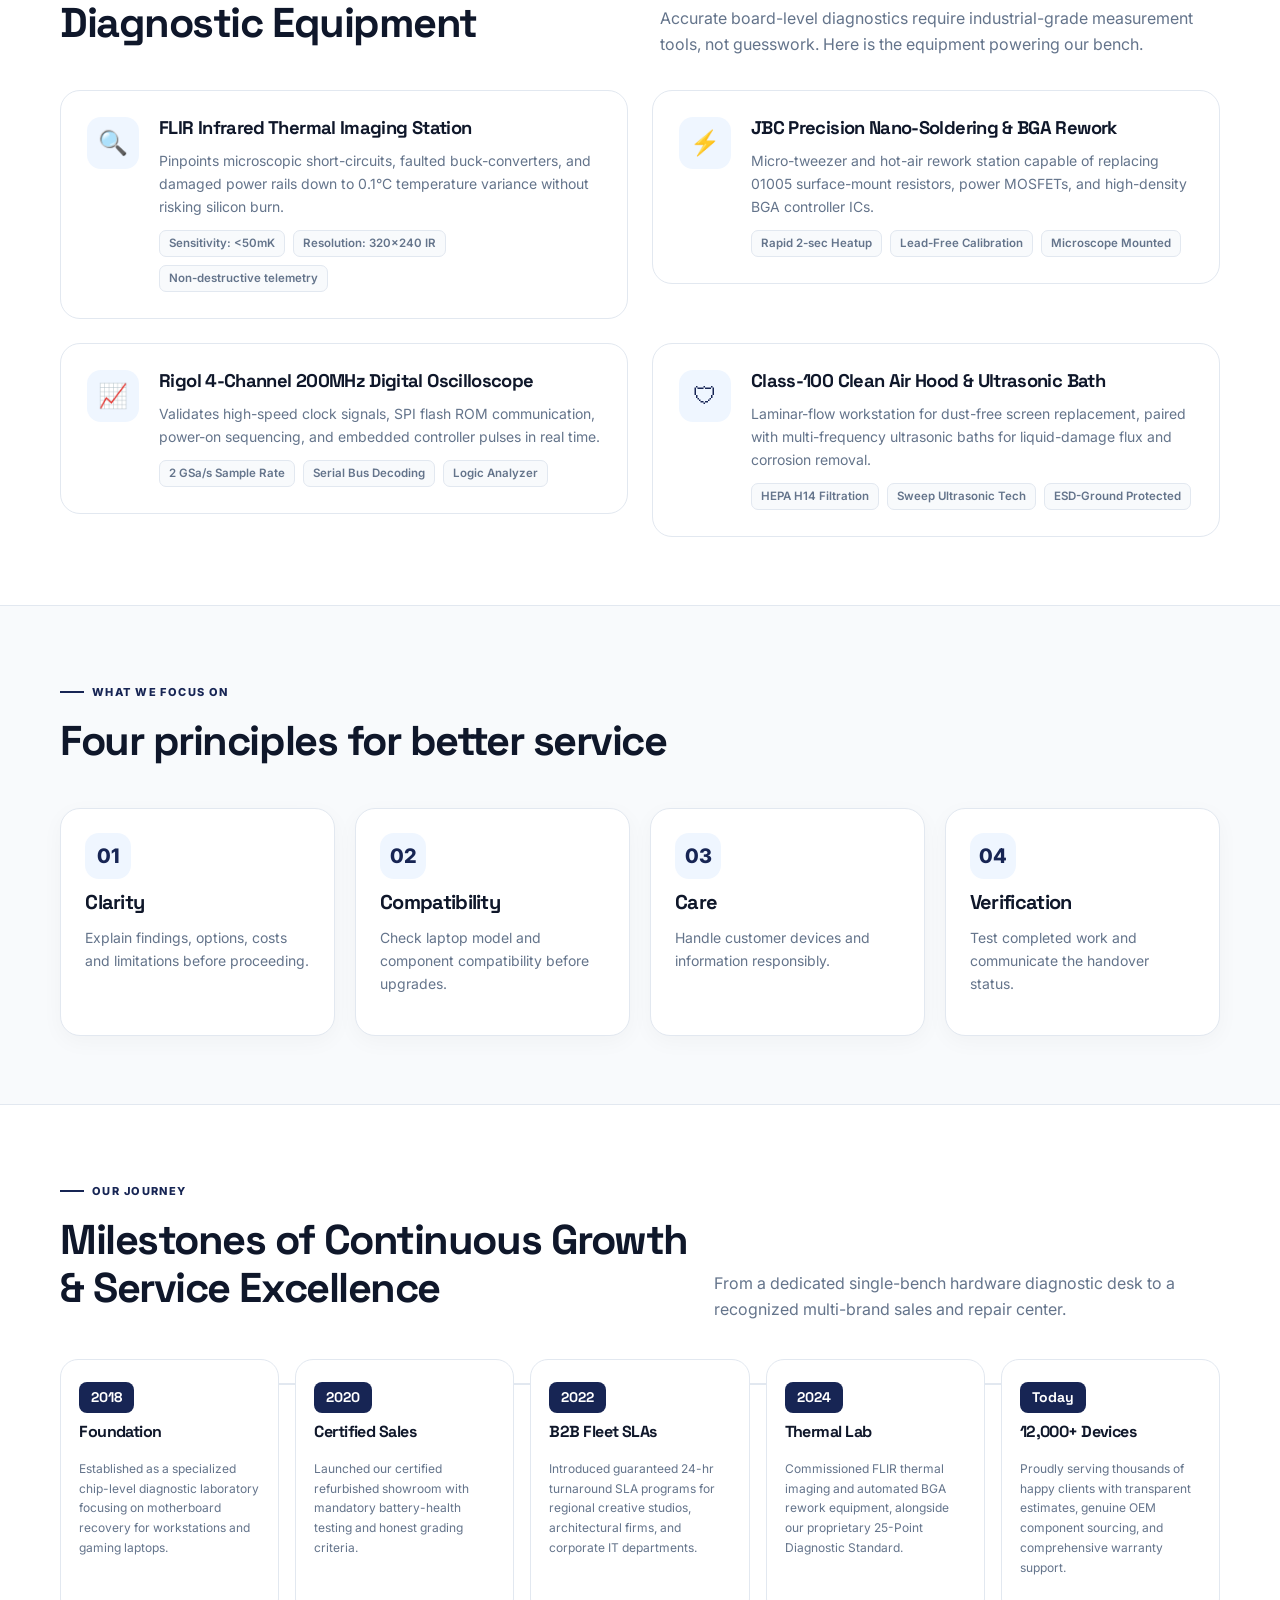
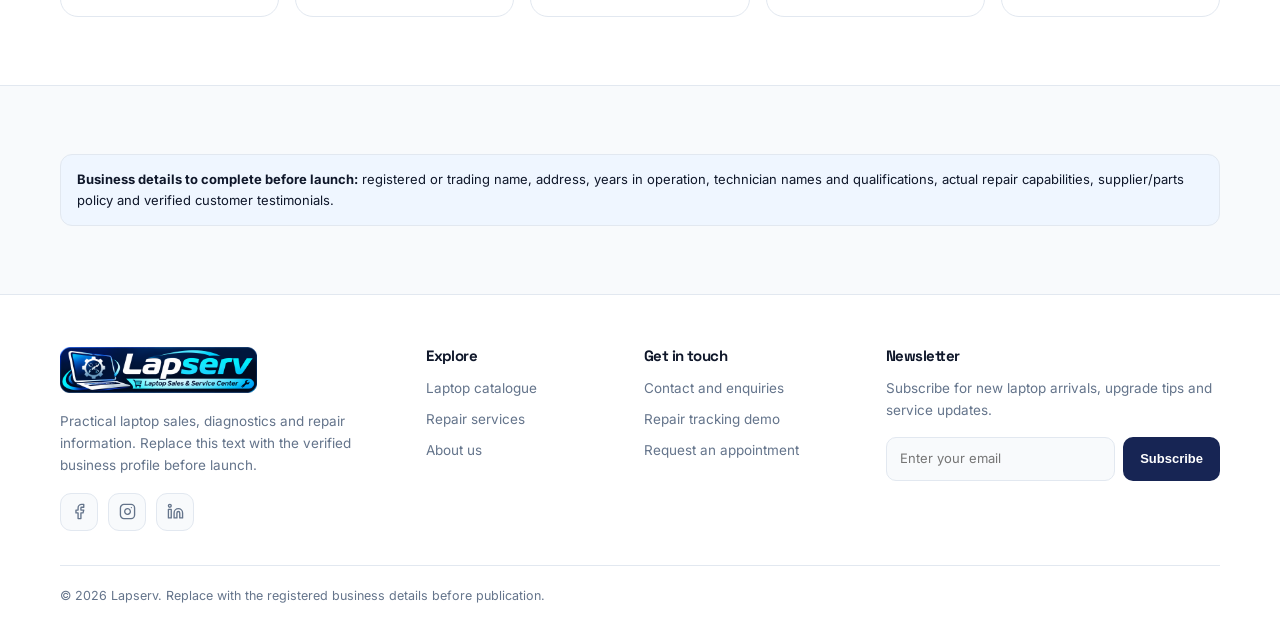
==== commit c9777a48: "chnahges" ====
--- a/about.html
+++ b/about.html
@@ -1,111 +1,274 @@
 <!doctype html>
-<html lang="en" dir="ltr" data-theme="light"><head><meta charset="utf-8"><meta name="viewport" content="width=device-width,initial-scale=1">
-<title>About Us | Lapserv</title><meta name="description" content="Learn about Lapserv, its laptop sales and repair expertise, and service approach.">
-<link rel="icon" href="assets/images/favicon.png" type="image/png"><link rel="shortcut icon" href="favicon.ico" type="image/x-icon"><link rel="apple-touch-icon" href="assets/images/favicon.png"><link rel="stylesheet" href="assets/css/style.css"></head><body>
-
-<header class="site-header"><div class="container nav">
-<a class="brand" href="index.html" aria-label="Lapserv Home"><img src="assets/images/logo.png" alt="Lapserv"></a>
-<button class="menu-btn" aria-label="Toggle navigation" aria-expanded="false">☰</button>
-<nav class="nav-links" aria-label="Main navigation">
-<a href="index.html">Home 1</a><a href="home-2.html">Home 2</a><a class="active" aria-current="page" href="about.html">About</a><a href="laptops.html">Laptops</a><a href="services.html">Services</a><a href="contact.html">Contact</a>
-<div class="nav-drawer-actions">
-<a class="btn btn-primary" href="contact.html">Book a repair</a>
-<div class="nav-toggles" role="group" aria-label="Display preferences"><button class="icon-btn" type="button" data-theme-toggle aria-label="Toggle light and dark mode"><svg viewBox="0 0 24 24" aria-hidden="true"><path d="M21 12.79A9 9 0 1 1 11.21 3 7 7 0 0 0 21 12.79z"/></svg></button><span class="toggle-divider" aria-hidden="true"></span><button class="icon-btn" type="button" data-dir-toggle aria-label="Toggle text direction"><span data-dir-label>RTL</span></button></div>
-</div>
-</nav>
-<div class="nav-actions"><div class="nav-toggles" role="group" aria-label="Display preferences"><button class="icon-btn" type="button" data-theme-toggle aria-label="Toggle light and dark mode"><svg viewBox="0 0 24 24" aria-hidden="true"><path d="M21 12.79A9 9 0 1 1 11.21 3 7 7 0 0 0 21 12.79z"/></svg></button><span class="toggle-divider" aria-hidden="true"></span><button class="icon-btn" type="button" data-dir-toggle aria-label="Toggle text direction"><span data-dir-label>RTL</span></button></div><a class="btn btn-primary" href="contact.html">Book a repair</a></div>
-</div></header>
-
-<main>
-<section class="hero-editorial"><div class="container"><div class="he-head"><span class="eyebrow">About the business</span><h1>Practical technology support, <span class="he-mark">built on clarity.</span></h1><p>This page is ready for the business owner's verified story, location, experience and service credentials. Replace the sample positioning below with confirmed company information.</p></div><figure class="he-banner"><img src="assets/images/about-banner.jpg" alt="Bright open-plan office with teams working at their desks" width="1800" height="771" fetchpriority="high"></figure><div class="he-stats"><div><strong>Clarity first</strong><span>Findings and costs explained before work.</span></div><div><strong>Approve to proceed</strong><span>No paid repair without your sign-off.</span></div><div><strong>Tested handover</strong><span>Every device checked before pickup.</span></div><div><strong>Honest sourcing</strong><span>Parts and capability stated accurately.</span></div></div></div></section>
-<section class="section"><div class="container split"><div><h2>Our approach</h2><p>We aim to make laptop buying and repair decisions easier to understand. Customers should receive relevant product information, a clear diagnosis process and an estimate to approve before paid repair work begins.</p><p>Our service scope, technician qualifications and parts sourcing should be described accurately and supported by current records.</p></div><img src="assets/images/split-team.jpg" alt="Team collaborating around a table with laptops" loading="lazy" width="1000" height="750"></div></section>
-
-<!-- NEW SECTION 1: Inside Our Engineering Lab & Diagnostic Equipment -->
-<section class="section alt" id="lab-equipment"><div class="container">
-<div class="section-head"><div><span class="eyebrow">Lab infrastructure</span><h2>Specialized Engineering & Diagnostic Equipment</h2></div><p>Accurate board-level diagnostics require industrial-grade measurement tools, not guesswork. Here is the equipment powering our bench.</p></div>
-<div class="lab-gear-grid">
-<div class="lab-gear-card">
-<div class="lab-gear-icon">🔍</div>
-<div>
-<h3>FLIR Infrared Thermal Imaging Station</h3>
-<p>Pinpoints microscopic short-circuits, faulted buck-converters, and damaged power rails down to 0.1°C temperature variance without risking silicon burn.</p>
-<div class="lab-gear-specs"><span>Sensitivity: &lt;50mK</span><span>Resolution: 320x240 IR</span><span>Non-destructive telemetry</span></div>
-</div>
-</div>
-
-<div class="lab-gear-card">
-<div class="lab-gear-icon">⚡</div>
-<div>
-<h3>JBC Precision Nano-Soldering & BGA Rework</h3>
-<p>Micro-tweezer and hot-air rework station capable of replacing 01005 surface-mount resistors, power MOSFETs, and high-density BGA controller ICs.</p>
-<div class="lab-gear-specs"><span>Rapid 2-sec Heatup</span><span>Lead-Free Calibration</span><span>Microscope Mounted</span></div>
-</div>
-</div>
-
-<div class="lab-gear-card">
-<div class="lab-gear-icon">📈</div>
-<div>
-<h3>Rigol 4-Channel 200MHz Digital Oscilloscope</h3>
-<p>Validates high-speed clock signals, SPI flash ROM communication, power-on sequencing, and embedded controller pulses in real time.</p>
-<div class="lab-gear-specs"><span>2 GSa/s Sample Rate</span><span>Serial Bus Decoding</span><span>Logic Analyzer</span></div>
-</div>
-</div>
-
-<div class="lab-gear-card">
-<div class="lab-gear-icon">🛡</div>
-<div>
-<h3>Class-100 Clean Air Hood & Ultrasonic Bath</h3>
-<p>Laminar-flow workstation for dust-free screen replacement, paired with multi-frequency ultrasonic baths for liquid-damage flux and corrosion removal.</p>
-<div class="lab-gear-specs"><span>HEPA H14 Filtration</span><span>Sweep Ultrasonic Tech</span><span>ESD-Ground Protected</span></div>
-</div>
-</div>
-</div>
-</div></section>
-
-<section class="section"><div class="container"><div class="section-head"><div><span class="eyebrow">What we focus on</span><h2>Four principles for better service</h2></div></div><div class="grid grid-4"><div class="card"><div class="card-icon">01</div><h3>Clarity</h3><p>Explain findings, options, costs and limitations before proceeding.</p></div><div class="card"><div class="card-icon">02</div><h3>Compatibility</h3><p>Check laptop model and component compatibility before upgrades.</p></div><div class="card"><div class="card-icon">03</div><h3>Care</h3><p>Handle customer devices and information responsibly.</p></div><div class="card"><div class="card-icon">04</div><h3>Verification</h3><p>Test completed work and communicate the handover status.</p></div></div></div></section>
-
-<!-- NEW SECTION 2: Milestones & Evolution Timeline -->
-<section class="section alt" id="company-timeline"><div class="container">
-<div class="section-head"><div><span class="eyebrow">Our journey</span><h2>Milestones of Continuous Growth & Service Excellence</h2></div><p>From a dedicated single-bench hardware diagnostic desk to a recognized multi-brand sales and repair center.</p></div>
-<div class="timeline-track">
-<div class="timeline-node">
-<div class="timeline-node-header"><span class="timeline-year">2018</span></div>
-<h4>Foundation</h4>
-<p class="muted-small">Established as a specialized chip-level diagnostic laboratory focusing on motherboard recovery for workstations and gaming laptops.</p>
-</div>
-<div class="timeline-node">
-<div class="timeline-node-header"><span class="timeline-year">2020</span></div>
-<h4>Certified Sales</h4>
-<p class="muted-small">Launched our certified refurbished showroom with mandatory battery-health testing and honest grading criteria.</p>
-</div>
-<div class="timeline-node">
-<div class="timeline-node-header"><span class="timeline-year">2022</span></div>
-<h4>B2B Fleet SLAs</h4>
-<p class="muted-small">Introduced guaranteed 24-hr turnaround SLA programs for regional creative studios, architectural firms, and corporate IT departments.</p>
-</div>
-<div class="timeline-node">
-<div class="timeline-node-header"><span class="timeline-year">2024</span></div>
-<h4>Thermal Lab</h4>
-<p class="muted-small">Commissioned FLIR thermal imaging and automated BGA rework equipment, alongside our proprietary 25-Point Diagnostic Standard.</p>
-</div>
-<div class="timeline-node">
-<div class="timeline-node-header"><span class="timeline-year">Today</span></div>
-<h4>12,000+ Devices</h4>
-<p class="muted-small">Proudly serving thousands of happy clients with transparent estimates, genuine OEM component sourcing, and comprehensive warranty support.</p>
-</div>
-</div>
-</div></section>
-<section class="section"><div class="container"><div class="notice"><strong>Business details to complete before launch:</strong> registered or trading name, address, years in operation, technician names and qualifications, actual repair capabilities, supplier/parts policy and verified customer testimonials.</div></div></section>
-</main>
-
-<footer class="footer"><div class="container">
-<div class="footer-grid">
-<div><a class="brand" href="index.html" aria-label="Lapserv Home"><img src="assets/images/logo.png" alt="Lapserv"></a><p>Practical laptop sales, diagnostics and repair information. Replace this text with the verified business profile before launch.</p><div class="social-links" aria-label="Social media"><a class="social-btn" href="#facebook" aria-label="Lapserv on Facebook"><svg viewBox="0 0 24 24" aria-hidden="true"><path d="M18 2h-3a5 5 0 0 0-5 5v3H7v4h3v8h4v-8h3l1-4h-4V7a1 1 0 0 1 1-1h3z"/></svg></a><a class="social-btn" href="#instagram" aria-label="Lapserv on Instagram"><svg viewBox="0 0 24 24" aria-hidden="true"><rect x="2" y="2" width="20" height="20" rx="5" ry="5"/><path d="M16 11.37A4 4 0 1 1 12.63 8 4 4 0 0 1 16 11.37z"/><line x1="17.5" y1="6.5" x2="17.51" y2="6.5"/></svg></a><a class="social-btn" href="#linkedin" aria-label="Lapserv on LinkedIn"><svg viewBox="0 0 24 24" aria-hidden="true"><path d="M16 8a6 6 0 0 1 6 6v7h-4v-7a2 2 0 0 0-2-2 2 2 0 0 0-2 2v7h-4v-7a6 6 0 0 1 6-6z"/><rect x="2" y="9" width="4" height="12"/><circle cx="4" cy="4" r="2"/></svg></a></div></div>
-<div><h3>Explore</h3><div class="footer-links"><a href="laptops.html">Laptop catalogue</a><a href="services.html">Repair services</a><a href="about.html">About us</a></div></div>
-<div><h3>Get in touch</h3><div class="footer-links"><a href="contact.html">Contact and enquiries</a><a href="services.html#tracking">Repair tracking demo</a><a href="contact.html#booking">Request an appointment</a></div></div>
-<div><h3>Newsletter</h3><p>Subscribe for new laptop arrivals, upgrade tips and service updates.</p><form class="newsletter-form" data-newsletter-form><input class="field" type="email" name="email" required placeholder="Enter your email" aria-label="Email address"><button class="btn btn-primary" type="submit">Subscribe</button></form><div class="newsletter-msg hidden" aria-live="polite"></div></div>
-</div><div class="copyright">© <span data-year></span> Lapserv. Replace with the registered business details before publication.</div>
-</div></footer>
-<script src="assets/js/main.js"></script>
-
-</body></html>
+<html lang="en" dir="ltr" data-theme="light">
+
+<head>
+    <meta charset="utf-8">
+    <meta name="viewport" content="width=device-width,initial-scale=1">
+    <title>About Us | Lapserv</title>
+    <meta name="description"
+        content="Learn about Lapserv, its laptop sales and repair expertise, and service approach.">
+    <link rel="icon" href="assets/images/favicon.png" type="image/png">
+    <link rel="shortcut icon" href="favicon.ico" type="image/x-icon">
+    <link rel="apple-touch-icon" href="assets/images/favicon.png">
+    <link rel="stylesheet" href="assets/css/style.css">
+</head>
+
+<body>
+
+    <header class="site-header">
+        <div class="container nav">
+            <a class="brand" href="index.html" aria-label="Lapserv Home"><img src="assets/images/logo.png"
+                    alt="Lapserv"></a>
+            <button class="menu-btn" aria-label="Toggle navigation" aria-expanded="false">☰</button>
+            <nav class="nav-links" aria-label="Main navigation">
+                <a href="index.html">Home 1</a><a href="home-2.html">Home 2</a><a class="active" aria-current="page"
+                    href="about.html">About</a><a href="laptops.html">Laptops</a><a href="services.html">Services</a><a
+                    href="contact.html">Contact</a>
+                <div class="nav-drawer-actions">
+                    <a class="btn btn-primary" href="contact.html">Book a repair</a>
+                    <div class="nav-toggles" role="group" aria-label="Display preferences"><button class="icon-btn" type="button"
+                            data-theme-toggle aria-label="Toggle light and dark mode"><svg viewBox="0 0 24 24" aria-hidden="true">
+                                <path d="M21 12.79A9 9 0 1 1 11.21 3 7 7 0 0 0 21 12.79z" />
+                            </svg></button><span class="toggle-divider" aria-hidden="true"></span><button class="icon-btn" type="button"
+                            data-dir-toggle aria-label="Toggle text direction"><span data-dir-label>RTL</span></button></div>
+                    </div>
+                    </nav>
+            <div class="nav-actions">
+                <div class="nav-toggles" role="group" aria-label="Display preferences"><button class="icon-btn" type="button"
+                        data-theme-toggle aria-label="Toggle light and dark mode"><svg viewBox="0 0 24 24" aria-hidden="true">
+                            <path d="M21 12.79A9 9 0 1 1 11.21 3 7 7 0 0 0 21 12.79z" />
+                        </svg></button><span class="toggle-divider" aria-hidden="true"></span><button class="icon-btn" type="button"
+                        data-dir-toggle aria-label="Toggle text direction"><span data-dir-label>RTL</span></button></div><a
+                    class="btn btn-primary" href="contact.html">Book
+                    a repair</a>
+            </div>
+            </div>
+            </header>
+
+    <main>
+        <section class="hero-editorial">
+            <div class="container">
+                <div class="he-head"><span class="eyebrow">About the business</span>
+                    <h1>Practical technology support, <span class="he-mark">built on clarity.</span></h1>
+                    <p>This page is ready for the business owner's verified story, location, experience and service
+                        credentials. Replace the sample positioning below with confirmed company information.</p>
+                </div>
+                </br></br>
+                <div class="he-stats">
+                    <div><strong>Clarity first</strong><span>Findings and costs explained before work.</span></div>
+                    <div><strong>Approve to proceed</strong><span>No paid repair without your sign-off.</span></div>
+                    <div><strong>Tested handover</strong><span>Every device checked before pickup.</span></div>
+                    <div><strong>Honest sourcing</strong><span>Parts and capability stated accurately.</span></div>
+                </div>
+                <figure class="he-banner"><img src="assets/images/about-banner.jpg"
+                        alt="Bright open-plan office with teams working at their desks" width="1800" height="771"
+                        fetchpriority="high"></figure>
+            </div>
+        </section>
+        <section class="section">
+            <div class="container split">
+                <div>
+                    <h2>Our approach</h2>
+                    <p>We aim to make laptop buying and repair decisions easier to understand. Customers should receive
+                        relevant product information, a clear diagnosis process and an estimate to approve before paid
+                        repair work begins.</p>
+                    <p>Our service scope, technician qualifications and parts sourcing should be described accurately
+                        and supported by current records.</p>
+                </div><img src="assets/images/split-team.jpg" alt="Team collaborating around a table with laptops"
+                    loading="lazy" width="1000" height="750">
+            </div>
+        </section>
+
+        <!-- NEW SECTION 1: Inside Our Engineering Lab & Diagnostic Equipment -->
+        <section class="section alt" id="lab-equipment">
+            <div class="container">
+                <div class="section-head">
+                    <div><span class="eyebrow">Lab infrastructure</span>
+                        <h2>Specialized Engineering & Diagnostic Equipment</h2>
+                    </div>
+                    <p>Accurate board-level diagnostics require industrial-grade measurement tools, not guesswork. Here
+                        is the equipment powering our bench.</p>
+                </div>
+                <div class="lab-gear-grid">
+                    <div class="lab-gear-card">
+                        <div class="lab-gear-icon">🔍</div>
+                        <div>
+                            <h3>FLIR Infrared Thermal Imaging Station</h3>
+                            <p>Pinpoints microscopic short-circuits, faulted buck-converters, and damaged power rails
+                                down to 0.1°C temperature variance without risking silicon burn.</p>
+                            <div class="lab-gear-specs"><span>Sensitivity: &lt;50mK</span><span>Resolution: 320x240
+                                    IR</span><span>Non-destructive telemetry</span></div>
+                            </div>
+                            </div>
+
+                    <div class="lab-gear-card">
+                        <div class="lab-gear-icon">⚡</div>
+                        <div>
+                            <h3>JBC Precision Nano-Soldering & BGA Rework</h3>
+                            <p>Micro-tweezer and hot-air rework station capable of replacing 01005 surface-mount
+                                resistors, power MOSFETs, and high-density BGA controller ICs.</p>
+                            <div class="lab-gear-specs"><span>Rapid 2-sec Heatup</span><span>Lead-Free
+                                    Calibration</span><span>Microscope Mounted</span></div>
+                            </div>
+                            </div>
+
+                    <div class="lab-gear-card">
+                        <div class="lab-gear-icon">📈</div>
+                        <div>
+                            <h3>Rigol 4-Channel 200MHz Digital Oscilloscope</h3>
+                            <p>Validates high-speed clock signals, SPI flash ROM communication, power-on sequencing, and
+                                embedded controller pulses in real time.</p>
+                            <div class="lab-gear-specs"><span>2 GSa/s Sample Rate</span><span>Serial Bus
+                                    Decoding</span><span>Logic Analyzer</span></div>
+                            </div>
+                            </div>
+
+                    <div class="lab-gear-card">
+                        <div class="lab-gear-icon">🛡</div>
+                        <div>
+                            <h3>Class-100 Clean Air Hood & Ultrasonic Bath</h3>
+                            <p>Laminar-flow workstation for dust-free screen replacement, paired with multi-frequency
+                                ultrasonic baths for liquid-damage flux and corrosion removal.</p>
+                            <div class="lab-gear-specs"><span>HEPA H14 Filtration</span><span>Sweep Ultrasonic
+                                    Tech</span><span>ESD-Ground Protected</span></div>
+                            </div>
+                            </div>
+                            </div>
+            </div>
+            </section>
+
+        <section class="section">
+            <div class="container">
+                <div class="section-head">
+                    <div><span class="eyebrow">What we focus on</span>
+                        <h2>Four principles for better service</h2>
+                    </div>
+                </div>
+                <div class="grid grid-4">
+                    <div class="card">
+                        <div class="card-icon">01</div>
+                        <h3>Clarity</h3>
+                        <p>Explain findings, options, costs and limitations before proceeding.</p>
+                    </div>
+                    <div class="card">
+                        <div class="card-icon">02</div>
+                        <h3>Compatibility</h3>
+                        <p>Check laptop model and component compatibility before upgrades.</p>
+                    </div>
+                    <div class="card">
+                        <div class="card-icon">03</div>
+                        <h3>Care</h3>
+                        <p>Handle customer devices and information responsibly.</p>
+                    </div>
+                    <div class="card">
+                        <div class="card-icon">04</div>
+                        <h3>Verification</h3>
+                        <p>Test completed work and communicate the handover status.</p>
+                    </div>
+                </div>
+            </div>
+        </section>
+
+        <!-- NEW SECTION 2: Milestones & Evolution Timeline -->
+        <section class="section alt" id="company-timeline">
+            <div class="container">
+                <div class="section-head">
+                    <div><span class="eyebrow">Our journey</span>
+                        <h2>Milestones of Continuous Growth & Service Excellence</h2>
+                    </div>
+                    <p>From a dedicated single-bench hardware diagnostic desk to a recognized multi-brand sales and
+                        repair center.</p>
+                </div>
+                <div class="timeline-track">
+                    <div class="timeline-node">
+                        <div class="timeline-node-header"><span class="timeline-year">2018</span></div>
+                        <h4>Foundation</h4>
+                        <p class="muted-small">Established as a specialized chip-level diagnostic laboratory focusing on
+                            motherboard recovery for workstations and gaming laptops.</p>
+                        </div>
+                        <div class="timeline-node">
+                            <div class="timeline-node-header"><span class="timeline-year">2020</span></div>
+                            <h4>Certified Sales</h4>
+                        <p class="muted-small">Launched our certified refurbished showroom with mandatory battery-health
+                            testing and honest grading criteria.</p>
+                        </div>
+                        <div class="timeline-node">
+                            <div class="timeline-node-header"><span class="timeline-year">2022</span></div>
+                            <h4>B2B Fleet SLAs</h4>
+                        <p class="muted-small">Introduced guaranteed 24-hr turnaround SLA programs for regional creative
+                            studios, architectural firms, and corporate IT departments.</p>
+                        </div>
+                        <div class="timeline-node">
+                            <div class="timeline-node-header"><span class="timeline-year">2024</span></div>
+                            <h4>Thermal Lab</h4>
+                        <p class="muted-small">Commissioned FLIR thermal imaging and automated BGA rework equipment,
+                            alongside our proprietary 25-Point Diagnostic Standard.</p>
+                        </div>
+                        <div class="timeline-node">
+                            <div class="timeline-node-header"><span class="timeline-year">Today</span></div>
+                            <h4>12,000+ Devices</h4>
+                        <p class="muted-small">Proudly serving thousands of happy clients with transparent estimates,
+                            genuine OEM component sourcing, and comprehensive warranty support.</p>
+                        </div>
+                </div>
+            </div>
+            </section>
+            <section class="section">
+                <div class="container">
+                    <div class="notice"><strong>Business details to complete before launch:</strong> registered or trading
+                        name, address, years in operation, technician names and qualifications, actual repair capabilities,
+                        supplier/parts policy and verified customer testimonials.</div>
+                </div>
+            </section>
+            </main>
+
+    <footer class="footer">
+        <div class="container">
+            <div class="footer-grid">
+                <div><a class="brand" href="index.html" aria-label="Lapserv Home"><img src="assets/images/logo.png" alt="Lapserv"></a>
+                    <p>Practical laptop sales, diagnostics and repair information. Replace this text with the verified
+                        business profile before launch.</p>
+                    <div class="social-links" aria-label="Social media"><a class="social-btn" href="#facebook"
+                            aria-label="Lapserv on Facebook"><svg viewBox="0 0 24 24" aria-hidden="true">
+                                <path d="M18 2h-3a5 5 0 0 0-5 5v3H7v4h3v8h4v-8h3l1-4h-4V7a1 1 0 0 1 1-1h3z" />
+                            </svg></a><a class="social-btn" href="#instagram" aria-label="Lapserv on Instagram"><svg viewBox="0 0 24 24"
+                                aria-hidden="true">
+                                <rect x="2" y="2" width="20" height="20" rx="5" ry="5" />
+                                <path d="M16 11.37A4 4 0 1 1 12.63 8 4 4 0 0 1 16 11.37z" />
+                                <line x1="17.5" y1="6.5" x2="17.51" y2="6.5" />
+                            </svg></a><a class="social-btn" href="#linkedin" aria-label="Lapserv on LinkedIn"><svg viewBox="0 0 24 24"
+                                aria-hidden="true">
+                                <path d="M16 8a6 6 0 0 1 6 6v7h-4v-7a2 2 0 0 0-2-2 2 2 0 0 0-2 2v7h-4v-7a6 6 0 0 1 6-6z" />
+                                <rect x="2" y="9" width="4" height="12" />
+                                <circle cx="4" cy="4" r="2" />
+                            </svg></a></div>
+                </div>
+                <div>
+                    <h3>Explore</h3>
+                    <div class="footer-links"><a href="laptops.html">Laptop catalogue</a><a href="services.html">Repair
+                            services</a><a href="about.html">About us</a></div>
+                </div>
+                <div>
+                    <h3>Get in touch</h3>
+                    <div class="footer-links"><a href="contact.html">Contact and enquiries</a><a href="services.html#tracking">Repair
+                            tracking demo</a><a href="contact.html#booking">Request
+                            an appointment</a></div>
+                </div>
+                <div>
+                    <h3>Newsletter</h3>
+                    <p>Subscribe for new laptop arrivals, upgrade tips and service updates.</p>
+                    <form class="newsletter-form" data-newsletter-form><input class="field" type="email" name="email" required
+                            placeholder="Enter your email" aria-label="Email address"><button class="btn btn-primary"
+                            type="submit">Subscribe</button></form>
+                    <div class="newsletter-msg hidden" aria-live="polite"></div>
+                </div>
+                </div>
+                <div class="copyright">© <span data-year></span> Lapserv. Replace with the registered business details
+                    before publication.</div>
+                </div>
+                </footer>
+                <script src="assets/js/main.js"></script>
+
+</body>
+
+</html>
--- a/assets/css/style.css
+++ b/assets/css/style.css
@@ -1,6 +1,6 @@
 @import url('https://fonts.googleapis.com/css2?family=Inter:wght@400;500;600;700&family=Space+Grotesk:wght@500;600;700&display=swap');
-:root{--primary:#172554;--primary-hover:#1e40af;--secondary:#64748b;--bg:#f8fafc;--surface:#ffffff;--text:#0f172a;--muted:#64748b;--border:#e2e8f0;--soft:#eff6ff;--shadow:0 18px 50px rgba(15,23,42,.08);--radius:20px}
-[data-theme="dark"]{--primary:#2563eb;--primary-hover:#3b82f6;--bg:#0b0f17;--surface:#111827;--text:#f1f5f9;--muted:#94a3b8;--border:#1f2937;--soft:#1e293b;--shadow:0 18px 50px rgba(0,0,0,.35)}
+:root{color-scheme:light;--primary:#172554;--primary-hover:#1e40af;--secondary:#64748b;--bg:#f8fafc;--surface:#ffffff;--text:#0f172a;--muted:#64748b;--border:#e2e8f0;--soft:#eff6ff;--shadow:0 18px 50px rgba(15,23,42,.08);--radius:20px}
+[data-theme="dark"]{color-scheme:dark;--primary:#2563eb;--primary-hover:#3b82f6;--bg:#0b0f17;--surface:#111827;--text:#f1f5f9;--muted:#94a3b8;--border:#1f2937;--soft:#1e293b;--shadow:0 18px 50px rgba(0,0,0,.35)}
 *{box-sizing:border-box}
 html{scroll-behavior:smooth;-webkit-text-size-adjust:100%;overflow-x:clip}
 [id]{scroll-margin-top:92px}
@@ -85,7 +85,7 @@
 .sla-matrix-grid{--gap:24px}
 .oem-shield-grid{--gap:22px}
 .tradein-steps-grid{--gap:24px}
-.grid-3>*,.grid-4>*,.audit-grid>*,.oem-shield-grid>*,.sla-matrix-grid>*,.tradein-steps-grid>*,.social-hub-grid>*,.timeline-track>*,.lab-gear-grid>*{flex:0 0 calc((100% - (var(--cols) - 1) * var(--gap)) / var(--cols) - .1px);max-width:calc((100% - (var(--cols) - 1) * var(--gap)) / var(--cols) - .1px);min-width:0}
+.grid-3>*,.grid-4>*,.audit-grid>*,.oem-shield-grid>*,.sla-matrix-grid>*,.tradein-steps-grid>*,.social-hub-grid>*,.timeline-track>*,.lab-gear-grid>*{flex:0 0 calc((100% - (var(--cols) - 1) * var(--gap)) / var(--cols) - .1px);max-width:calc((100% - (var(--cols) - 1) * var(--gap)) / var(--cols) - .1px);min-width:0;align-self:stretch}
 
 .card{background:var(--surface);border:1px solid var(--border);border-radius:var(--radius);padding:24px;box-shadow:0 6px 22px rgba(15,23,42,.035)}
 .card h3{margin-top:12px}
@@ -94,7 +94,7 @@
 [data-theme="dark"] .card-icon{color:#93c5fd}
 
 /* Image card: image / eyebrow / heading / subheading / links */
-.media-card{padding:0;overflow:hidden;display:flex;flex-direction:column;transition:transform .25s ease,box-shadow .25s ease;height:100%}
+.media-card{padding:0;overflow:hidden;display:flex;flex-direction:column;transition:transform .25s ease,box-shadow .25s ease;height:auto;align-self:stretch}
 .media-card:hover{transform:translateY(-3px);box-shadow:0 16px 36px rgba(15,23,42,.1)}
 .media-card .media{height:210px;overflow:hidden;background:#e2e8f0;flex-shrink:0}
 .media-card .media img{width:100%;height:100%;object-fit:cover;object-position:center;transition:transform .5s ease}
@@ -103,7 +103,7 @@
 .card-eyebrow{display:block;font-size:11px;font-weight:800;text-transform:uppercase;letter-spacing:.12em;color:var(--primary);margin-bottom:8px;min-height:16px;line-height:1.2}
 [data-theme="dark"] .card-eyebrow{color:#93c5fd}
 .media-card h3{margin:0 0 .5rem;font-size:1.2rem;min-height:2.6rem;display:flex;align-items:flex-start;line-height:1.3}
-.media-card .card-sub{font-size:14px;margin:0 0 14px;min-height:38px;line-height:1.4;display:flex;align-items:flex-start}
+.media-card .card-sub{font-size:14px;margin:0 0 14px;min-height:60px;line-height:1.4;display:flex;align-items:flex-start}
 .media-card .specs{margin:0 0 14px;min-height:28px;align-items:center}
 .card-links{margin-top:auto;padding-top:14px;border-top:1px solid var(--border);display:flex;align-items:center;justify-content:space-between;gap:8px 14px;flex-wrap:wrap;min-height:46px}
 .card-links .card-meta{font-size:12px;color:var(--muted);margin:0}
@@ -120,7 +120,14 @@
 .specs span{font-size:11px;color:var(--muted);border:1px solid var(--border);border-radius:7px;padding:4px 7px}
 .filters{display:flex;gap:10px;flex-wrap:wrap;margin:22px 0}
 .field,select,textarea{width:100%;padding:13px 14px;border:1px solid var(--border);border-radius:11px;background:var(--surface);color:var(--text);font:inherit;outline:none}
+[data-theme="dark"] .field,[data-theme="dark"] select,[data-theme="dark"] textarea{color-scheme:dark}
 .field:focus,select:focus,textarea:focus{border-color:#64748b;box-shadow:0 0 0 3px rgba(100,116,139,.15)}
+input[type="date"]{color-scheme:light}
+[data-theme="dark"] input[type="date"]{color-scheme:dark}
+input[type="date"]::-webkit-calendar-picker-indicator{cursor:pointer;opacity:.75;transition:opacity .15s ease,transform .15s ease}
+input[type="date"]::-webkit-calendar-picker-indicator:hover{opacity:1;transform:scale(1.08)}
+[data-theme="dark"] input[type="date"]::-webkit-calendar-picker-indicator{opacity:.9}
+[data-theme="dark"] input[type="date"]::-webkit-calendar-picker-indicator:hover{opacity:1}
 .filters .field,.filters select{width:auto;min-width:190px;flex:1 1 190px}
 .form-grid{display:grid;grid-template-columns:repeat(2,1fr);gap:16px}
 .form-field{display:grid;gap:7px;min-width:0}
@@ -194,7 +201,7 @@
 .estimate-features-list li:before{content:"✓";color:#16a34a;font-weight:800}
 
 /* 25-Point Diagnostic Standard */
-.audit-card-v2{background:var(--surface);border:1px solid var(--border);border-radius:18px;padding:22px;position:relative;display:flex;flex-direction:column;justify-content:space-between;height:100%}
+.audit-card-v2{background:var(--surface);border:1px solid var(--border);border-radius:18px;padding:22px;position:relative;display:flex;flex-direction:column;justify-content:space-between;height:auto;align-self:stretch}
 .audit-header{display:flex;align-items:center;justify-content:space-between;gap:8px;margin-bottom:14px;min-height:26px}
 .audit-badge{font-size:11px;font-weight:800;text-transform:uppercase;padding:4px 8px;border-radius:6px;background:var(--soft);color:var(--primary)}
 [data-theme="dark"] .audit-badge{color:#93c5fd}
@@ -209,14 +216,14 @@
 .oem-brand-scroller{display:flex;flex-wrap:wrap;gap:12px;margin:24px 0 32px}
 .oem-brand-pill{background:var(--surface);border:1px solid var(--border);border-radius:12px;padding:10px 18px;display:inline-flex;align-items:center;gap:10px;font-weight:700;font-size:13px;color:var(--text);box-shadow:0 2px 6px rgba(15,23,42,.03)}
 .oem-brand-pill .dot{width:8px;height:8px;border-radius:50%;background:#16a34a;flex-shrink:0}
-.oem-shield-card{background:var(--surface);border:1px solid var(--border);border-radius:18px;padding:24px;border-top:4px solid var(--primary);display:flex;flex-direction:column;height:100%}
+.oem-shield-card{background:var(--surface);border:1px solid var(--border);border-radius:18px;padding:24px;border-top:4px solid var(--primary);display:flex;flex-direction:column;height:auto;align-self:stretch}
 .oem-shield-card h3{font-size:1.15rem;margin:0 0 10px;min-height:2.4rem;display:flex;align-items:flex-start;line-height:1.25}
 .oem-shield-card p{font-size:13.5px;min-height:48px;margin:0 0 14px;line-height:1.45;color:var(--muted)}
 [data-theme="dark"] .oem-shield-card{border-top-color:#3b82f6}
 
 /* --- HOME 2 SECTIONS --- */
 /* Enterprise SLA Matrix */
-.sla-card{background:var(--surface);border:1px solid var(--border);border-radius:22px;padding:32px 28px 28px;display:flex;flex-direction:column;position:relative;box-shadow:var(--shadow);height:100%;box-sizing:border-box}
+.sla-card{background:var(--surface);border:1px solid var(--border);border-radius:22px;padding:32px 28px 28px;display:flex;flex-direction:column;position:relative;box-shadow:var(--shadow);height:auto;align-self:stretch;box-sizing:border-box}
 .sla-card.popular{border:2px solid var(--primary);box-shadow:0 12px 34px rgba(37,99,235,.15);transform:none}
 [data-theme="dark"] .sla-card.popular{border-color:#3b82f6;box-shadow:0 12px 34px rgba(59,130,246,.2)}
 
@@ -286,7 +293,7 @@
 [data-theme="dark"] .tradein-step-num{background:#2563eb}
 
 /* --- CONTACT PAGE: SOCIAL HUB & MAP --- */
-.social-hub-card{background:var(--surface);border:1px solid var(--border);border-radius:18px;padding:22px;display:flex;flex-direction:column;justify-content:space-between;transition:transform .2s ease,box-shadow .2s ease,border-color .2s ease;color:inherit;height:100%}
+.social-hub-card{background:var(--surface);border:1px solid var(--border);border-radius:18px;padding:22px;display:flex;flex-direction:column;justify-content:space-between;transition:transform .2s ease,box-shadow .2s ease,border-color .2s ease;color:inherit;height:auto;align-self:stretch}
 .social-hub-card:hover{transform:translateY(-3px);box-shadow:0 12px 28px rgba(15,23,42,.08);border-color:var(--primary)}
 .social-hub-top{display:flex;align-items:center;justify-content:space-between;gap:8px;margin-bottom:12px}
 .social-hub-icon{width:44px;height:44px;border-radius:12px;display:grid;place-items:center;flex-shrink:0}
@@ -760,3 +767,85 @@
   .hct-action{padding:10px 12px;gap:10px}
   .hct-ico{width:36px;height:36px;font-size:17px}
 }
+
+/* ===== Service Cards "Know more" Button & Service Details Modal ===== */
+.btn-know-more{display:inline-flex;align-items:center;justify-content:space-between;width:100%;padding:10px 16px;border-radius:12px;border:1px solid color-mix(in srgb,var(--primary) 28%,var(--border));background:color-mix(in srgb,var(--primary) 6%,var(--surface));color:var(--primary);font-family:inherit;font-size:13.5px;font-weight:700;line-height:1.2;cursor:pointer;transition:all .2s cubic-bezier(.2,.8,.2,1);box-shadow:0 1px 2px rgba(0,0,0,0.04)}
+[data-theme="dark"] .btn-know-more{background:color-mix(in srgb,var(--primary) 14%,var(--surface));border-color:color-mix(in srgb,var(--primary) 35%,var(--border));color:#93c5fd}
+.btn-know-more:hover{background:var(--primary);color:#fff;border-color:var(--primary);transform:translateY(-1px);box-shadow:0 4px 14px color-mix(in srgb,var(--primary) 32%,transparent)}
+[data-theme="dark"] .btn-know-more:hover{background:var(--primary);color:#fff}
+.btn-know-more:active{transform:translateY(0)}
+.btn-know-more svg{width:16px;height:16px;flex-shrink:0;transition:transform .2s ease}
+.btn-know-more:hover svg{transform:translateX(4px)}
+[dir="rtl"] .btn-know-more svg{transform:scaleX(-1)}
+[dir="rtl"] .btn-know-more:hover svg{transform:scaleX(-1) translateX(4px)}
+
+body.modal-open{overflow:hidden!important;touch-action:none}
+
+.modal-backdrop{position:fixed;inset:0;z-index:10000;display:flex;align-items:center;justify-content:center;padding:clamp(14px,3.5vw,28px);opacity:0;visibility:hidden;pointer-events:none;transition:opacity .25s ease,visibility .25s ease}
+.modal-backdrop.is-active{opacity:1;visibility:visible;pointer-events:auto}
+
+.modal-overlay{position:absolute;inset:0;background:rgba(15,23,42,0.72);backdrop-filter:blur(8px);-webkit-backdrop-filter:blur(8px);cursor:pointer}
+[data-theme="dark"] .modal-overlay{background:rgba(3,7,18,0.82)}
+
+.modal-card{position:relative;z-index:2;width:100%;max-width:680px;max-height:calc(100dvh - 36px);background:var(--surface);border:1px solid var(--border);border-radius:22px;box-shadow:0 25px 60px -12px rgba(0,0,0,0.38),0 0 0 1px color-mix(in srgb,var(--border) 40%,transparent);display:flex;flex-direction:column;overflow:hidden;transform:translateY(22px) scale(.96);transition:transform .28s cubic-bezier(.16,1,.3,1),opacity .25s ease;opacity:0}
+.modal-backdrop.is-active .modal-card{transform:translateY(0) scale(1);opacity:1}
+
+.modal-close-btn{position:absolute;top:14px;inset-inline-end:14px;z-index:6;width:38px;height:38px;border-radius:50%;border:1px solid var(--border);background:color-mix(in srgb,var(--surface) 92%,transparent);backdrop-filter:blur(6px);-webkit-backdrop-filter:blur(6px);color:var(--text);display:grid;place-items:center;cursor:pointer;box-shadow:0 4px 14px rgba(0,0,0,0.2);transition:all .2s ease}
+.modal-close-btn:hover{background:var(--surface);color:var(--primary);transform:scale(1.08);border-color:var(--primary)}
+
+.modal-scroll-area{flex:1 1 auto;min-height:0;overflow-y:auto;overscroll-behavior:contain;-webkit-overflow-scrolling:touch}
+.modal-scroll-area::-webkit-scrollbar{width:8px}
+.modal-scroll-area::-webkit-scrollbar-track{background:var(--surface)}
+.modal-scroll-area::-webkit-scrollbar-thumb{background:var(--border);border-radius:999px;border:2px solid var(--surface)}
+.modal-scroll-area::-webkit-scrollbar-thumb:hover{background:var(--muted)}
+
+.modal-media{position:relative;width:100%;height:clamp(190px,32vw,240px);background:var(--soft);overflow:hidden;flex-shrink:0}
+.modal-media img{width:100%;height:100%;object-fit:cover;object-position:center;display:block}
+.modal-media:after{content:"";position:absolute;inset:auto 0 0 0;height:48px;background:linear-gradient(to top,var(--surface),transparent);pointer-events:none}
+
+.modal-body{padding:24px 28px;display:flex;flex-direction:column;gap:20px}
+.modal-header-meta{display:flex;flex-direction:column;gap:8px}
+.modal-eyebrow-badge{align-self:flex-start;display:inline-flex;align-items:center;padding:5px 12px;border-radius:999px;background:color-mix(in srgb,var(--primary) 12%,transparent);color:var(--primary);font-size:11.5px;font-weight:800;letter-spacing:.06em;text-transform:uppercase}
+[data-theme="dark"] .modal-eyebrow-badge{background:color-mix(in srgb,var(--primary) 20%,transparent);color:#93c5fd}
+.modal-title{font-size:clamp(21px,3vw,26px);font-weight:800;line-height:1.25;color:var(--text);margin:0}
+.modal-tagline{font-size:15px;color:var(--muted);line-height:1.5;margin:0}
+
+.modal-chips-row{display:grid;grid-template-columns:repeat(auto-fit,minmax(170px,1fr));gap:10px}
+.modal-chip{display:flex;align-items:center;gap:12px;padding:12px 14px;background:var(--soft);border:1px solid var(--border);border-radius:14px}
+.modal-chip svg{color:var(--primary);flex-shrink:0}
+[data-theme="dark"] .modal-chip svg{color:#93c5fd}
+.modal-chip-label{display:block;font-size:11px;color:var(--muted);text-transform:uppercase;letter-spacing:.04em;line-height:1.2}
+.modal-chip strong{display:block;font-size:13.5px;font-weight:700;color:var(--text);line-height:1.3;margin-top:2px}
+
+.modal-section{display:flex;flex-direction:column;gap:8px}
+.modal-section h4{font-size:13.5px;font-weight:800;color:var(--text);text-transform:uppercase;letter-spacing:.05em;margin:0}
+.modal-section p{font-size:14.5px;color:var(--muted);line-height:1.6;margin:0}
+
+.modal-highlights-list{list-style:none;padding:0;margin:0;display:flex;flex-direction:column;gap:9px}
+.modal-highlights-list li{display:flex;align-items:flex-start;gap:10px;font-size:14px;color:var(--text);line-height:1.45}
+.modal-highlights-list li:before{content:"✓";display:inline-grid;place-items:center;width:20px;height:20px;border-radius:50%;background:color-mix(in srgb,var(--primary) 15%,transparent);color:var(--primary);font-size:12px;font-weight:800;flex-shrink:0;margin-top:1px}
+[data-theme="dark"] .modal-highlights-list li:before{background:color-mix(in srgb,var(--primary) 25%,transparent);color:#93c5fd}
+
+.modal-note-box{display:flex;align-items:flex-start;gap:12px;padding:14px 16px;border-radius:14px;background:color-mix(in srgb,var(--primary) 8%,transparent);border:1px solid color-mix(in srgb,var(--primary) 22%,transparent)}
+[data-theme="dark"] .modal-note-box{background:color-mix(in srgb,var(--primary) 12%,transparent);border-color:color-mix(in srgb,var(--primary) 28%,transparent)}
+.modal-note-box svg{color:var(--primary);flex-shrink:0;margin-top:2px}
+[data-theme="dark"] .modal-note-box svg{color:#93c5fd}
+.modal-note-box strong{display:block;font-size:13px;font-weight:800;color:var(--primary);margin-bottom:2px}
+[data-theme="dark"] .modal-note-box strong{color:#93c5fd}
+.modal-note-box p{font-size:13.5px;color:var(--text);line-height:1.5;margin:0;opacity:.92}
+
+.modal-footer{padding:16px 28px;border-top:1px solid var(--border);background:var(--surface);display:flex;align-items:center;justify-content:flex-end;gap:12px;flex-shrink:0}
+.modal-footer .btn{padding:10px 20px}
+[dir="rtl"] .modal-footer #modal-service-book svg{transform:scaleX(-1)}
+
+@media(max-width:560px){
+  .modal-backdrop{padding:10px}
+  .modal-card{max-height:calc(100dvh - 20px);border-radius:18px}
+  .modal-media{height:170px}
+  .modal-body{padding:16px 18px;gap:16px}
+  .modal-chips-row{grid-template-columns:1fr;gap:8px}
+  .modal-chip{padding:10px 12px}
+  .modal-footer{padding:12px 18px;flex-direction:column-reverse;gap:8px}
+  .modal-footer .btn{width:100%}
+}
+
